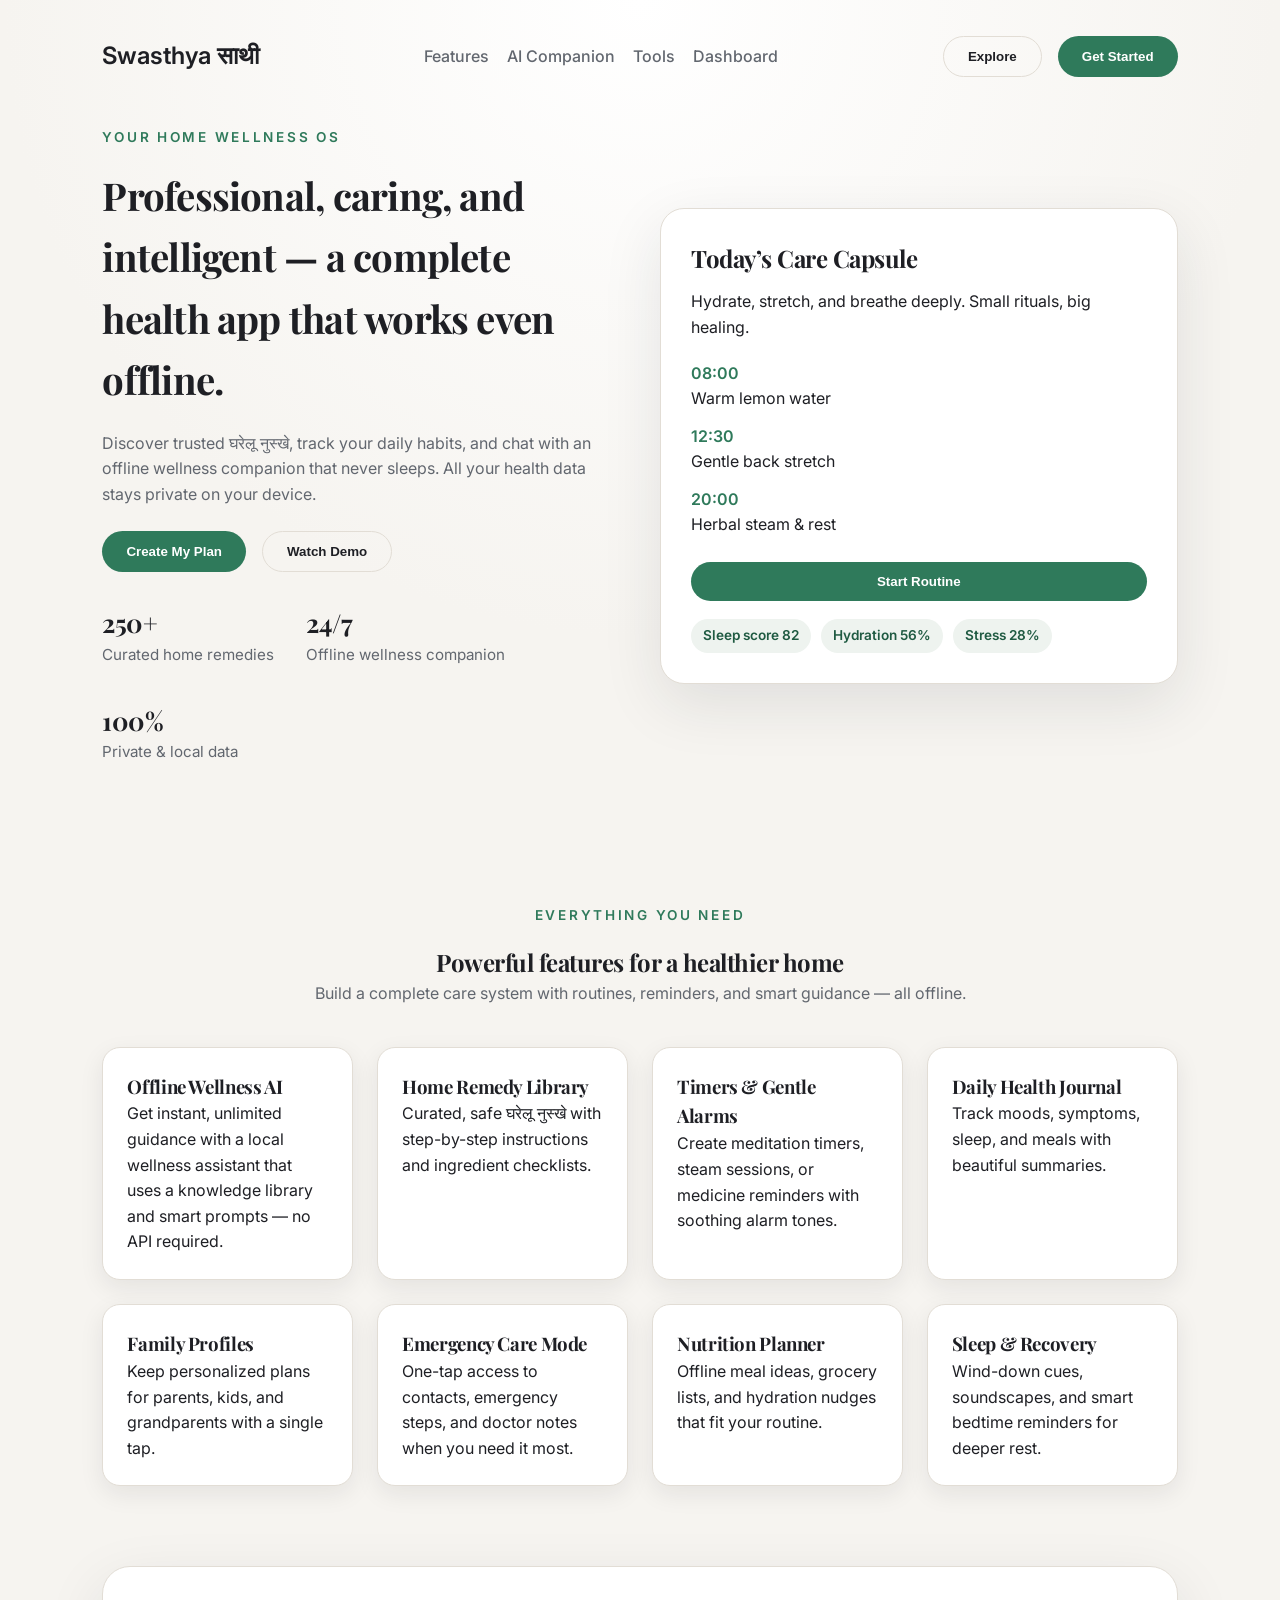
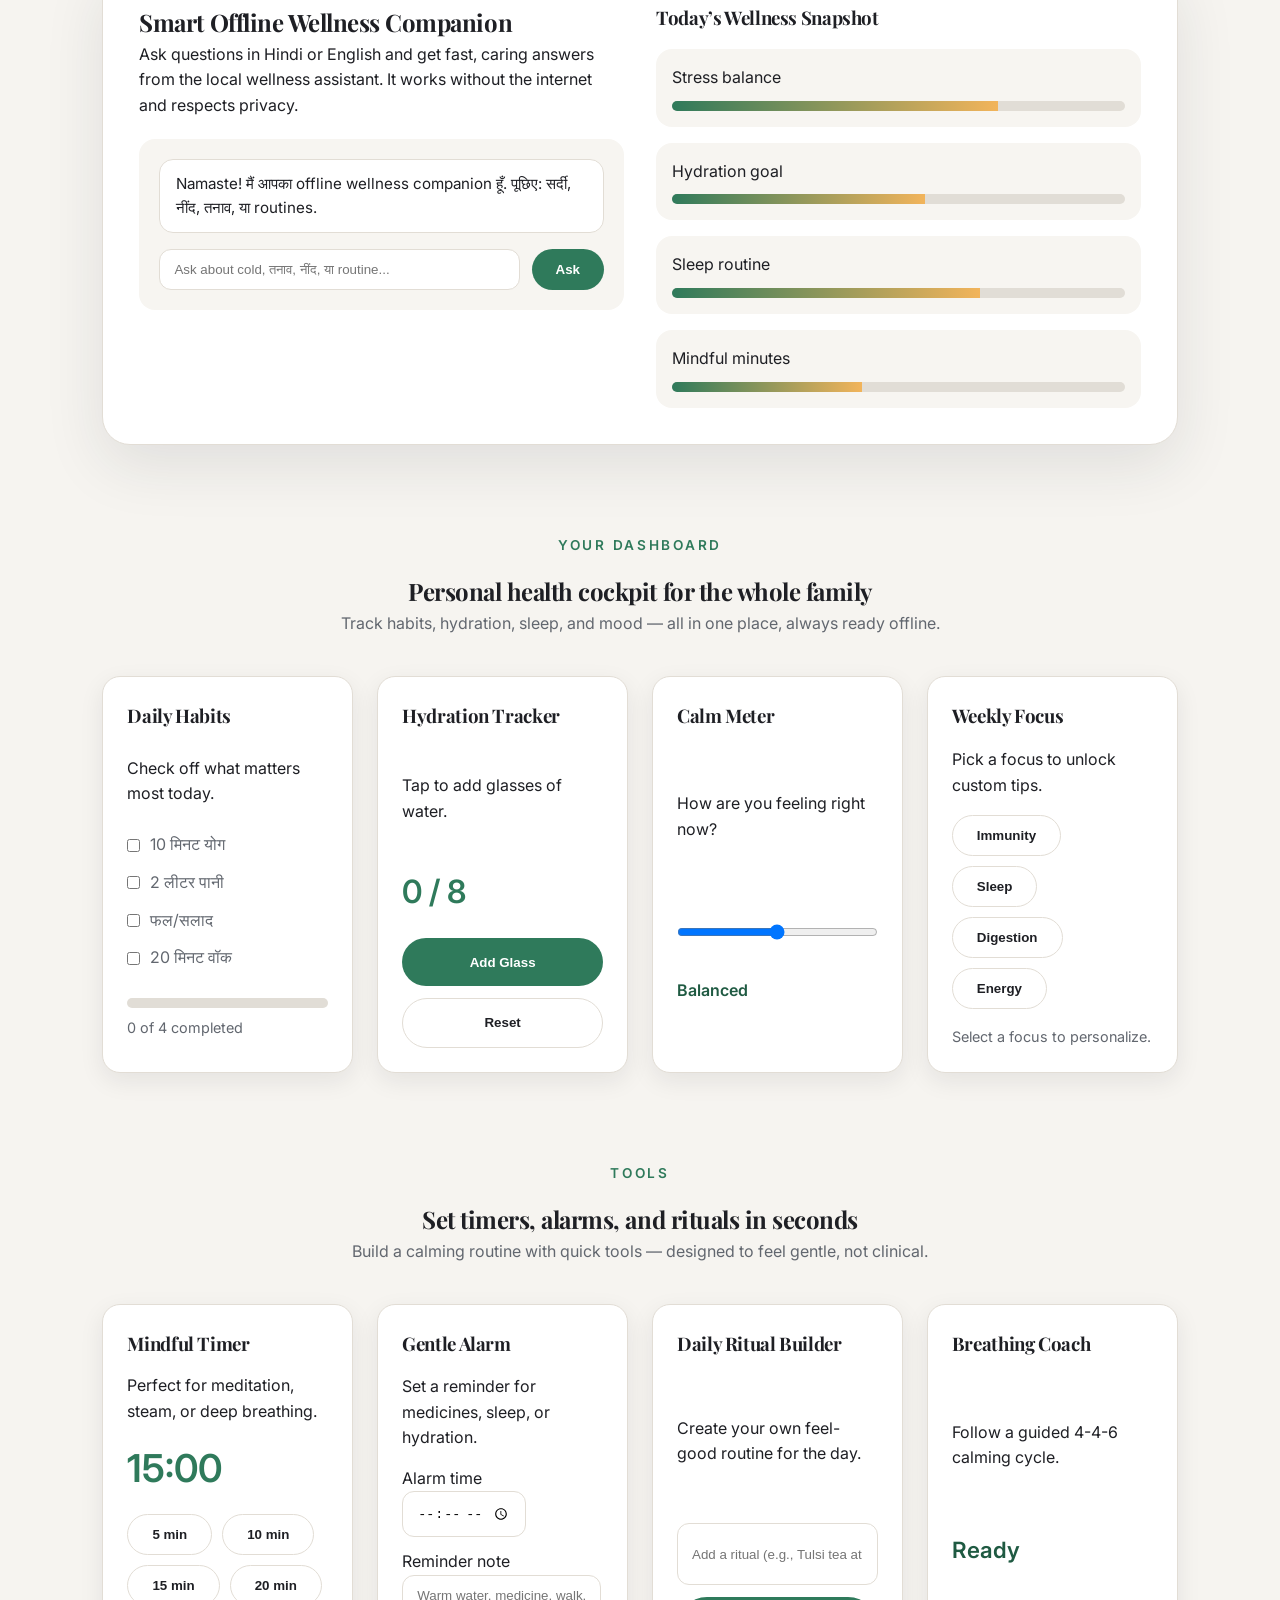
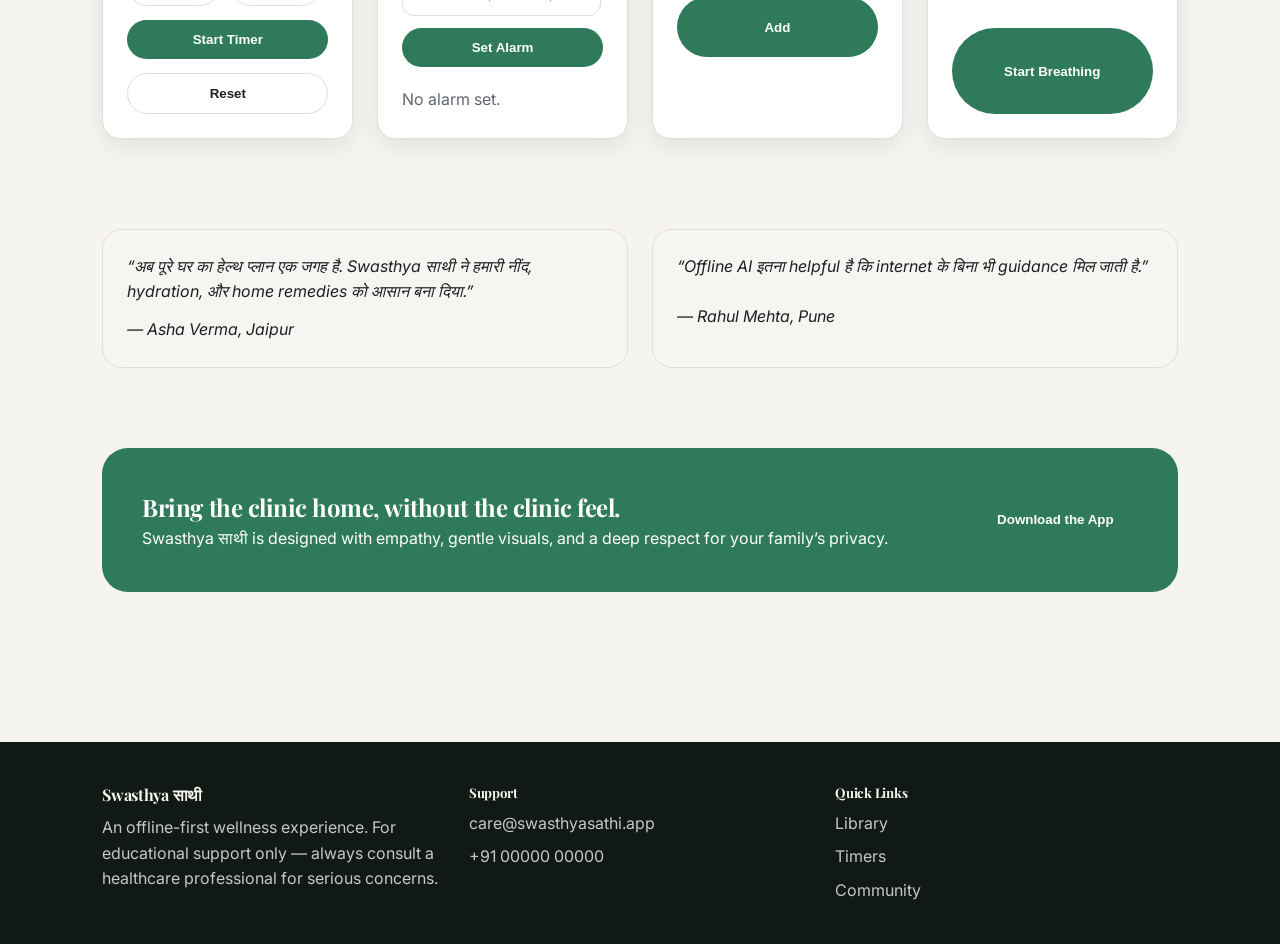
==== public/index.html @ 0e631159 "Add public static bundle for preview" ====
<!DOCTYPE html>
<html lang="en">
  <head>
    <meta charset="UTF-8" />
    <meta name="viewport" content="width=device-width, initial-scale=1.0" />
    <title>Swasthya साथी • Home Wellness OS</title>
    <link rel="stylesheet" href="styles.css" />
    <link rel="preconnect" href="https://fonts.googleapis.com" />
    <link rel="preconnect" href="https://fonts.gstatic.com" crossorigin />
    <link
      href="https://fonts.googleapis.com/css2?family=Inter:wght@300;400;500;600;700&family=Playfair+Display:wght@500;600&display=swap"
      rel="stylesheet"
    />
  </head>
  <body>
    <header class="hero">
      <nav class="nav">
        <div class="logo">Swasthya साथी</div>
        <div class="nav-links">
          <a href="#features">Features</a>
          <a href="#assistant">AI Companion</a>
          <a href="#tools">Tools</a>
          <a href="#dashboard">Dashboard</a>
        </div>
        <div class="nav-actions">
          <button class="ghost" type="button">Explore</button>
          <button class="primary" type="button">Get Started</button>
        </div>
      </nav>
      <div class="hero-grid">
        <div class="hero-copy">
          <p class="eyebrow">Your home wellness OS</p>
          <h1>
            Professional, caring, and intelligent — a complete health app that works
            even offline.
          </h1>
          <p class="subhead">
            Discover trusted घरेलू नुस्खे, track your daily habits, and chat with an
            offline wellness companion that never sleeps. All your health data stays
            private on your device.
          </p>
          <div class="hero-actions">
            <button class="primary" type="button">Create My Plan</button>
            <button class="ghost" type="button">Watch Demo</button>
          </div>
          <div class="hero-stats">
            <div>
              <h3>250+ </h3>
              <p>Curated home remedies</p>
            </div>
            <div>
              <h3>24/7</h3>
              <p>Offline wellness companion</p>
            </div>
            <div>
              <h3>100%</h3>
              <p>Private &amp; local data</p>
            </div>
          </div>
        </div>
        <div class="hero-card">
          <h2>Today’s Care Capsule</h2>
          <p>Hydrate, stretch, and breathe deeply. Small rituals, big healing.</p>
          <div class="capsule-grid">
            <div>
              <span>08:00</span>
              <p>Warm lemon water</p>
            </div>
            <div>
              <span>12:30</span>
              <p>Gentle back stretch</p>
            </div>
            <div>
              <span>20:00</span>
              <p>Herbal steam &amp; rest</p>
            </div>
          </div>
          <button class="primary full" type="button">Start Routine</button>
          <div class="pill-row">
            <span>Sleep score 82</span>
            <span>Hydration 56%</span>
            <span>Stress 28%</span>
          </div>
        </div>
      </div>
    </header>

    <main>
      <section class="features" id="features">
        <div class="section-heading">
          <p class="eyebrow">Everything you need</p>
          <h2>Powerful features for a healthier home</h2>
          <p>
            Build a complete care system with routines, reminders, and smart guidance —
            all offline.
          </p>
        </div>
        <div class="feature-grid">
          <article>
            <h3>Offline Wellness AI</h3>
            <p>
              Get instant, unlimited guidance with a local wellness assistant that uses
              a knowledge library and smart prompts — no API required.
            </p>
          </article>
          <article>
            <h3>Home Remedy Library</h3>
            <p>
              Curated, safe घरेलू नुस्खे with step-by-step instructions and ingredient
              checklists.
            </p>
          </article>
          <article>
            <h3>Timers &amp; Gentle Alarms</h3>
            <p>
              Create meditation timers, steam sessions, or medicine reminders with
              soothing alarm tones.
            </p>
          </article>
          <article>
            <h3>Daily Health Journal</h3>
            <p>
              Track moods, symptoms, sleep, and meals with beautiful summaries.
            </p>
          </article>
          <article>
            <h3>Family Profiles</h3>
            <p>
              Keep personalized plans for parents, kids, and grandparents with a single
              tap.
            </p>
          </article>
          <article>
            <h3>Emergency Care Mode</h3>
            <p>
              One-tap access to contacts, emergency steps, and doctor notes when you
              need it most.
            </p>
          </article>
          <article>
            <h3>Nutrition Planner</h3>
            <p>
              Offline meal ideas, grocery lists, and hydration nudges that fit your
              routine.
            </p>
          </article>
          <article>
            <h3>Sleep &amp; Recovery</h3>
            <p>
              Wind-down cues, soundscapes, and smart bedtime reminders for deeper rest.
            </p>
          </article>
        </div>
      </section>

      <section class="experience" id="assistant">
        <div class="experience-panel">
          <div>
            <h2>Smart Offline Wellness Companion</h2>
            <p>
              Ask questions in Hindi or English and get fast, caring answers from the
              local wellness assistant. It works without the internet and respects
              privacy.
            </p>
            <div class="assistant">
              <div class="assistant-log" id="assistantLog"></div>
              <form class="assistant-form" id="assistantForm">
                <input
                  type="text"
                  id="assistantInput"
                  placeholder="Ask about cold, तनाव, नींद, या routine..."
                  aria-label="Ask the wellness assistant"
                />
                <button class="primary" type="submit">Ask</button>
              </form>
            </div>
          </div>
          <div class="insights">
            <h3>Today’s Wellness Snapshot</h3>
            <div class="insight-card">
              <p>Stress balance</p>
              <div class="progress">
                <span style="width: 72%"></span>
              </div>
            </div>
            <div class="insight-card">
              <p>Hydration goal</p>
              <div class="progress">
                <span style="width: 56%"></span>
              </div>
            </div>
            <div class="insight-card">
              <p>Sleep routine</p>
              <div class="progress">
                <span style="width: 68%"></span>
              </div>
            </div>
            <div class="insight-card">
              <p>Mindful minutes</p>
              <div class="progress">
                <span style="width: 42%"></span>
              </div>
            </div>
          </div>
        </div>
      </section>

      <section class="dashboard" id="dashboard">
        <div class="section-heading">
          <p class="eyebrow">Your Dashboard</p>
          <h2>Personal health cockpit for the whole family</h2>
          <p>
            Track habits, hydration, sleep, and mood — all in one place, always ready
            offline.
          </p>
        </div>
        <div class="dashboard-grid">
          <div class="dashboard-card">
            <h3>Daily Habits</h3>
            <p>Check off what matters most today.</p>
            <div class="habit-list" id="habitList">
              <label><input type="checkbox" /> 10 मिनट योग</label>
              <label><input type="checkbox" /> 2 लीटर पानी</label>
              <label><input type="checkbox" /> फल/सलाद</label>
              <label><input type="checkbox" /> 20 मिनट वॉक</label>
            </div>
            <div class="habit-progress">
              <div class="progress">
                <span id="habitProgress" style="width: 0%"></span>
              </div>
              <p id="habitLabel">0 of 4 completed</p>
            </div>
          </div>
          <div class="dashboard-card">
            <h3>Hydration Tracker</h3>
            <p>Tap to add glasses of water.</p>
            <div class="hydration">
              <div class="hydration-count" id="hydrationCount">0 / 8</div>
              <button class="primary" id="addWater" type="button">Add Glass</button>
              <button class="ghost" id="resetWater" type="button">Reset</button>
            </div>
          </div>
          <div class="dashboard-card">
            <h3>Calm Meter</h3>
            <p>How are you feeling right now?</p>
            <input
              type="range"
              min="1"
              max="5"
              value="3"
              id="moodRange"
            />
            <div class="mood-label" id="moodLabel">Balanced</div>
          </div>
          <div class="dashboard-card">
            <h3>Weekly Focus</h3>
            <p>Pick a focus to unlock custom tips.</p>
            <div class="focus-tags" id="focusTags">
              <button type="button" class="ghost">Immunity</button>
              <button type="button" class="ghost">Sleep</button>
              <button type="button" class="ghost">Digestion</button>
              <button type="button" class="ghost">Energy</button>
            </div>
            <p class="focus-note" id="focusNote">Select a focus to personalize.</p>
          </div>
        </div>
      </section>

      <section class="tools" id="tools">
        <div class="section-heading">
          <p class="eyebrow">Tools</p>
          <h2>Set timers, alarms, and rituals in seconds</h2>
          <p>
            Build a calming routine with quick tools — designed to feel gentle, not
            clinical.
          </p>
        </div>
        <div class="tools-grid">
          <div class="tool-card">
            <h3>Mindful Timer</h3>
            <p>Perfect for meditation, steam, or deep breathing.</p>
            <div class="timer-display" id="timerDisplay">15:00</div>
            <div class="timer-controls">
              <button class="ghost" type="button" data-time="5">5 min</button>
              <button class="ghost" type="button" data-time="10">10 min</button>
              <button class="ghost" type="button" data-time="15">15 min</button>
              <button class="ghost" type="button" data-time="20">20 min</button>
            </div>
            <button class="primary full" id="startTimer" type="button">
              Start Timer
            </button>
            <button class="ghost full" id="resetTimer" type="button">
              Reset
            </button>
          </div>
          <div class="tool-card">
            <h3>Gentle Alarm</h3>
            <p>Set a reminder for medicines, sleep, or hydration.</p>
            <form class="alarm-form" id="alarmForm">
              <label>
                Alarm time
                <input type="time" id="alarmTime" required />
              </label>
              <label>
                Reminder note
                <input
                  type="text"
                  id="alarmLabel"
                  placeholder="Warm water, medicine, walk..."
                />
              </label>
              <button class="primary full" type="submit">Set Alarm</button>
            </form>
            <div class="alarm-status" id="alarmStatus">No alarm set.</div>
          </div>
          <div class="tool-card">
            <h3>Daily Ritual Builder</h3>
            <p>Create your own feel-good routine for the day.</p>
            <form class="ritual-form" id="ritualForm">
              <input
                type="text"
                id="ritualInput"
                placeholder="Add a ritual (e.g., Tulsi tea at 7am)"
              />
              <button class="primary" type="submit">Add</button>
            </form>
            <ul class="ritual-list" id="ritualList"></ul>
          </div>
          <div class="tool-card">
            <h3>Breathing Coach</h3>
            <p>Follow a guided 4-4-6 calming cycle.</p>
            <div class="breath-timer" id="breathTimer">Ready</div>
            <button class="primary full" id="startBreath" type="button">
              Start Breathing
            </button>
          </div>
        </div>
      </section>

      <section class="testimonial">
        <div class="testimonial-card">
          <p>
            “अब पूरे घर का हेल्थ प्लान एक जगह है. Swasthya साथी ने हमारी नींद,
            hydration, और home remedies को आसान बना दिया.”
          </p>
          <span>— Asha Verma, Jaipur</span>
        </div>
        <div class="testimonial-card">
          <p>
            “Offline AI इतना helpful है कि internet के बिना भी guidance मिल जाती है.”
          </p>
          <span>— Rahul Mehta, Pune</span>
        </div>
      </section>

      <section class="footer-cta">
        <div>
          <h2>Bring the clinic home, without the clinic feel.</h2>
          <p>
            Swasthya साथी is designed with empathy, gentle visuals, and a deep respect
            for your family’s privacy.
          </p>
        </div>
        <button class="primary" type="button">Download the App</button>
      </section>
    </main>

    <footer class="footer">
      <div>
        <h4>Swasthya साथी</h4>
        <p>
          An offline-first wellness experience. For educational support only — always
          consult a healthcare professional for serious concerns.
        </p>
      </div>
      <div>
        <h5>Support</h5>
        <p>care@swasthyasathi.app</p>
        <p>+91 00000 00000</p>
      </div>
      <div>
        <h5>Quick Links</h5>
        <p>Library</p>
        <p>Timers</p>
        <p>Community</p>
      </div>
    </footer>

    <script src="app.js"></script>
  </body>
</html>
---- public/styles.css ----
:root {
  color-scheme: light;
  --bg: #f6f4f0;
  --surface: #ffffff;
  --primary: #2f7a5b;
  --primary-dark: #1f5a42;
  --accent: #f2b45b;
  --text: #1e1f24;
  --muted: #62676f;
  --border: #e2ddd5;
  --shadow: 0 20px 60px rgba(31, 35, 45, 0.1);
}

* {
  box-sizing: border-box;
  margin: 0;
  padding: 0;
}

body {
  font-family: "Inter", sans-serif;
  background: var(--bg);
  color: var(--text);
  line-height: 1.6;
}

h1,
h2,
h3,
h4,
h5 {
  font-family: "Playfair Display", serif;
  letter-spacing: -0.02em;
}

a {
  color: inherit;
  text-decoration: none;
  font-weight: 500;
}

a:hover {
  color: var(--primary);
}

.hero {
  background: radial-gradient(circle at top, #ffffff 0%, var(--bg) 60%);
  padding: 36px 8vw 80px;
}

.nav {
  display: grid;
  grid-template-columns: auto 1fr auto;
  align-items: center;
  gap: 20px;
  margin-bottom: 50px;
}

.logo {
  font-size: 1.5rem;
  font-weight: 600;
}

.nav-links {
  display: flex;
  gap: 18px;
  justify-content: center;
  color: var(--muted);
}

.nav-actions {
  display: flex;
  gap: 16px;
}

button {
  border: none;
  border-radius: 999px;
  padding: 12px 24px;
  font-weight: 600;
  cursor: pointer;
  transition: transform 0.2s ease, box-shadow 0.2s ease;
}

button:focus {
  outline: 2px solid rgba(47, 122, 91, 0.4);
  outline-offset: 2px;
}

button:hover {
  transform: translateY(-1px);
  box-shadow: 0 12px 24px rgba(31, 35, 45, 0.12);
}

.primary {
  background: var(--primary);
  color: white;
}

.ghost {
  background: transparent;
  border: 1px solid var(--border);
  color: var(--text);
}

.full {
  width: 100%;
}

.hero-grid {
  display: grid;
  grid-template-columns: repeat(auto-fit, minmax(280px, 1fr));
  gap: 40px;
  align-items: center;
}

.eyebrow {
  text-transform: uppercase;
  font-size: 0.85rem;
  letter-spacing: 0.2em;
  color: var(--primary);
  margin-bottom: 16px;
  font-weight: 600;
}

.hero-copy h1 {
  font-size: clamp(2.4rem, 3vw, 3.6rem);
  margin-bottom: 20px;
}

.subhead {
  color: var(--muted);
  max-width: 540px;
  margin-bottom: 24px;
}

.hero-actions {
  display: flex;
  gap: 16px;
  margin-bottom: 30px;
}

.hero-stats {
  display: flex;
  gap: 32px;
  flex-wrap: wrap;
}

.hero-stats h3 {
  font-size: 1.6rem;
}

.hero-stats p {
  color: var(--muted);
  font-size: 0.95rem;
}

.hero-card {
  background: var(--surface);
  padding: 30px;
  border-radius: 24px;
  box-shadow: var(--shadow);
  border: 1px solid var(--border);
}

.hero-card h2 {
  margin-bottom: 12px;
}

.capsule-grid {
  display: grid;
  gap: 12px;
  margin: 20px 0 24px;
}

.capsule-grid span {
  font-weight: 600;
  color: var(--primary);
}

.pill-row {
  margin-top: 18px;
  display: flex;
  gap: 10px;
  flex-wrap: wrap;
}

.pill-row span {
  background: #eef3ef;
  color: var(--primary-dark);
  padding: 6px 12px;
  border-radius: 999px;
  font-size: 0.85rem;
  font-weight: 600;
}

main {
  padding: 0 8vw 80px;
}

.section-heading {
  text-align: center;
  max-width: 760px;
  margin: 0 auto 40px;
}

.section-heading p:last-child {
  color: var(--muted);
}

.features {
  margin-top: 60px;
}

.feature-grid {
  display: grid;
  grid-template-columns: repeat(auto-fit, minmax(220px, 1fr));
  gap: 24px;
}

.feature-grid article {
  background: var(--surface);
  padding: 24px;
  border-radius: 18px;
  border: 1px solid var(--border);
  box-shadow: 0 8px 24px rgba(30, 31, 36, 0.08);
}

.experience {
  margin-top: 80px;
}

.experience-panel {
  display: grid;
  grid-template-columns: repeat(auto-fit, minmax(280px, 1fr));
  gap: 32px;
  background: var(--surface);
  border-radius: 28px;
  padding: 36px;
  border: 1px solid var(--border);
  box-shadow: var(--shadow);
}

.assistant {
  margin-top: 20px;
  background: #f7f5f1;
  padding: 20px;
  border-radius: 16px;
}

.assistant-log {
  max-height: 220px;
  overflow-y: auto;
  display: flex;
  flex-direction: column;
  gap: 12px;
  margin-bottom: 16px;
}

.assistant-entry {
  padding: 12px 16px;
  border-radius: 14px;
  font-size: 0.95rem;
}

.assistant-entry.user {
  background: #e3f0ea;
  align-self: flex-end;
}

.assistant-entry.bot {
  background: #fff;
  border: 1px solid var(--border);
}

.assistant-form {
  display: flex;
  gap: 12px;
}

.assistant-form input {
  flex: 1;
  padding: 12px 14px;
  border-radius: 12px;
  border: 1px solid var(--border);
  background: #fff;
}

.insights {
  display: grid;
  gap: 16px;
}

.insight-card {
  background: #f7f5f1;
  border-radius: 16px;
  padding: 16px;
}

.progress {
  height: 10px;
  background: #e1ddd6;
  border-radius: 999px;
  overflow: hidden;
  margin-top: 10px;
}

.progress span {
  display: block;
  height: 100%;
  background: linear-gradient(90deg, var(--primary), var(--accent));
}

.dashboard {
  margin-top: 90px;
}

.dashboard-grid {
  display: grid;
  grid-template-columns: repeat(auto-fit, minmax(240px, 1fr));
  gap: 24px;
}

.dashboard-card {
  background: var(--surface);
  padding: 24px;
  border-radius: 18px;
  border: 1px solid var(--border);
  box-shadow: 0 8px 24px rgba(30, 31, 36, 0.08);
  display: grid;
  gap: 16px;
}

.habit-list {
  display: grid;
  gap: 10px;
  color: var(--muted);
}

.habit-list label {
  display: flex;
  gap: 10px;
  align-items: center;
}

.habit-progress p {
  margin-top: 8px;
  color: var(--muted);
  font-size: 0.9rem;
}

.hydration {
  display: grid;
  gap: 12px;
}

.hydration-count {
  font-size: 2rem;
  font-weight: 600;
  color: var(--primary);
}

.mood-label {
  font-weight: 600;
  color: var(--primary-dark);
}

.focus-tags {
  display: flex;
  flex-wrap: wrap;
  gap: 10px;
}

.focus-tags button.active {
  background: var(--primary);
  color: white;
  border-color: transparent;
}

.focus-note {
  color: var(--muted);
  font-size: 0.9rem;
}

.tools {
  margin-top: 90px;
}

.tools-grid {
  display: grid;
  grid-template-columns: repeat(auto-fit, minmax(240px, 1fr));
  gap: 24px;
}

.tool-card {
  background: var(--surface);
  padding: 24px;
  border-radius: 18px;
  border: 1px solid var(--border);
  box-shadow: 0 8px 24px rgba(30, 31, 36, 0.08);
  display: grid;
  gap: 14px;
}

.timer-display {
  font-size: 2.4rem;
  font-weight: 600;
  color: var(--primary);
}

.timer-controls {
  display: flex;
  gap: 10px;
  flex-wrap: wrap;
}

.alarm-form,
.ritual-form {
  display: grid;
  gap: 12px;
}

.alarm-form input,
.ritual-form input {
  padding: 12px 14px;
  border-radius: 12px;
  border: 1px solid var(--border);
}

.alarm-status {
  margin-top: 6px;
  color: var(--muted);
}

.ritual-list {
  list-style: none;
  display: grid;
  gap: 10px;
}

.ritual-list li {
  background: #f7f5f1;
  padding: 10px 14px;
  border-radius: 12px;
  display: flex;
  justify-content: space-between;
  align-items: center;
}

.ritual-list button {
  padding: 6px 12px;
  font-size: 0.85rem;
}

.breath-timer {
  font-size: 1.4rem;
  font-weight: 600;
  color: var(--primary-dark);
}

.testimonial {
  margin-top: 90px;
  display: grid;
  grid-template-columns: repeat(auto-fit, minmax(280px, 1fr));
  gap: 24px;
}

.testimonial-card {
  background: #f7f5f1;
  padding: 24px;
  border-radius: 20px;
  border: 1px solid var(--border);
  font-style: italic;
  display: grid;
  gap: 12px;
}

.footer-cta {
  margin-top: 80px;
  background: var(--primary);
  color: white;
  padding: 40px;
  border-radius: 26px;
  display: flex;
  align-items: center;
  justify-content: space-between;
  gap: 20px;
}

.footer {
  margin-top: 70px;
  padding: 40px 8vw;
  background: #111915;
  color: #f6f4f0;
  display: grid;
  grid-template-columns: repeat(auto-fit, minmax(200px, 1fr));
  gap: 24px;
}

.footer p {
  color: #c7c7c7;
  margin-top: 8px;
}

@media (max-width: 900px) {
  .nav {
    grid-template-columns: 1fr;
    justify-items: start;
  }

  .nav-links {
    flex-wrap: wrap;
    justify-content: flex-start;
  }
}

@media (max-width: 768px) {
  .hero-actions,
  .nav-actions {
    flex-direction: column;
    align-items: flex-start;
  }

  .footer-cta {
    flex-direction: column;
    align-items: flex-start;
  }

  .assistant-form {
    flex-direction: column;
  }
}
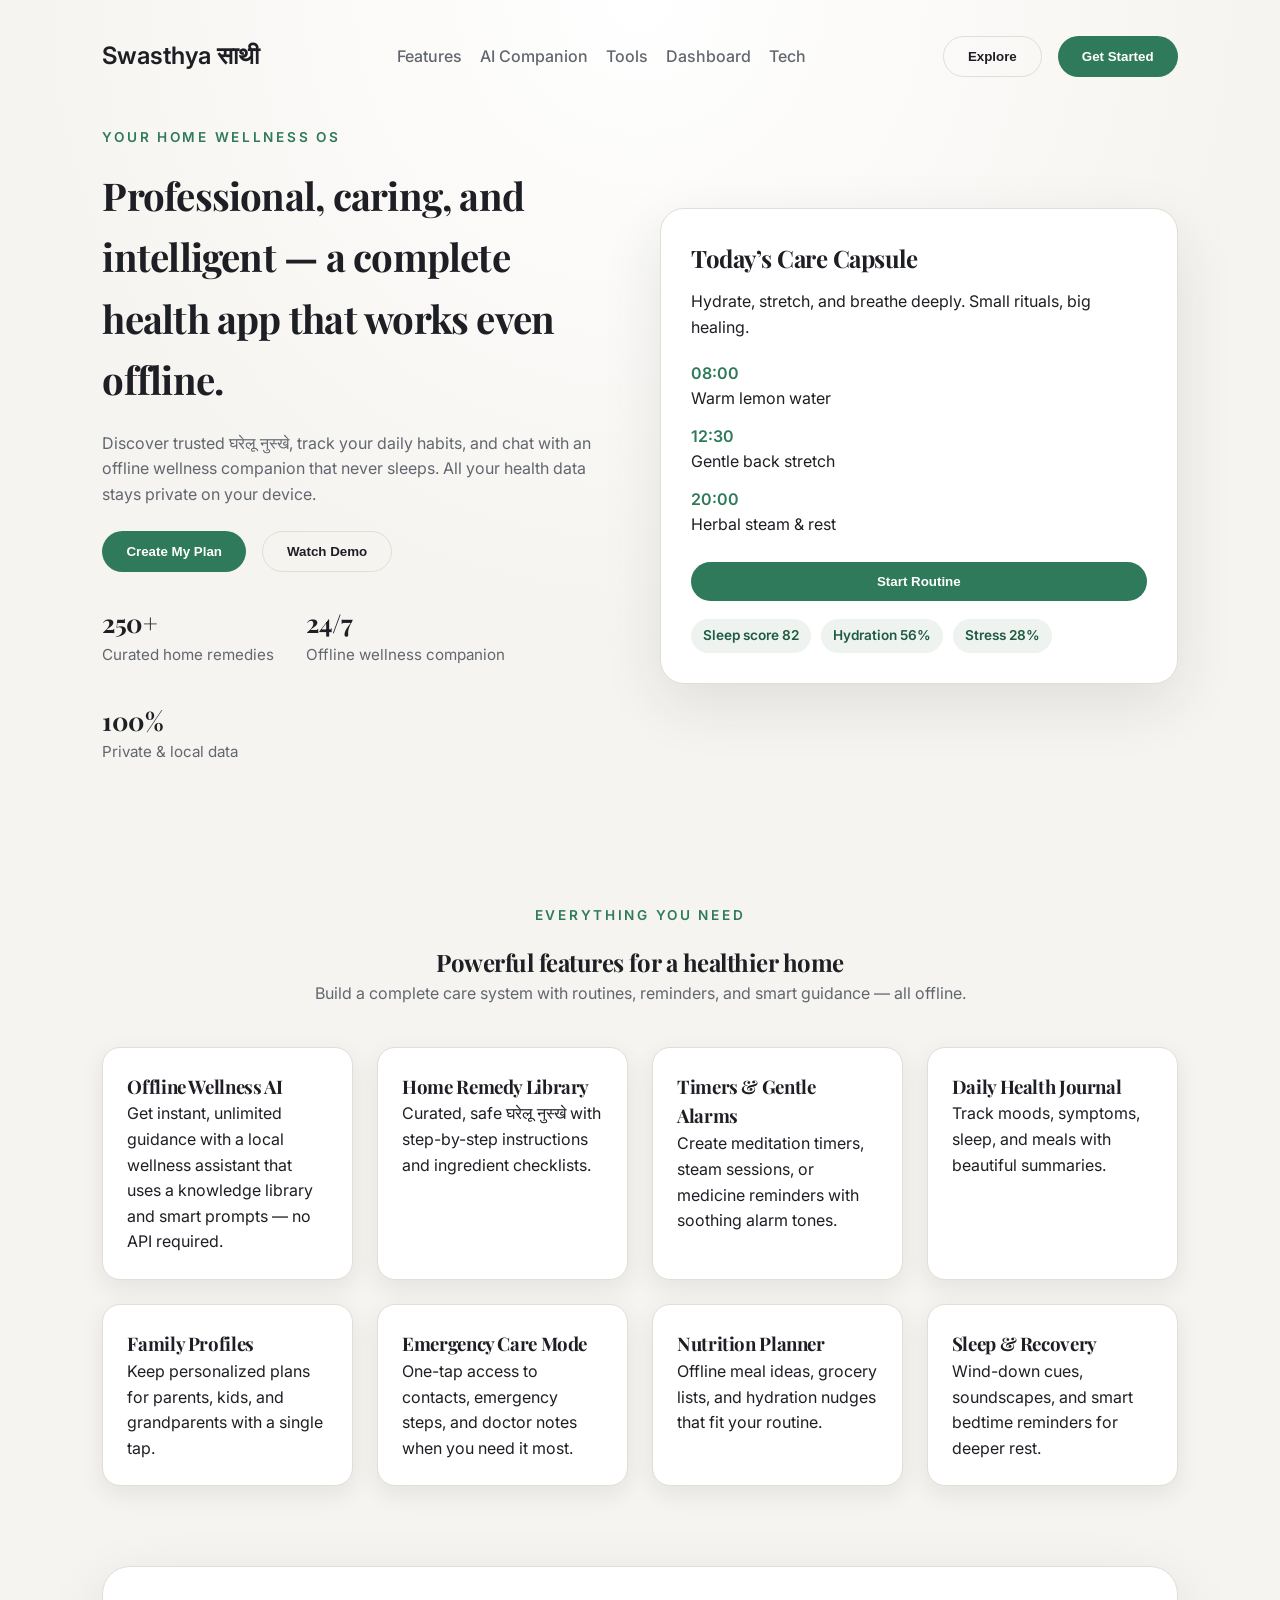
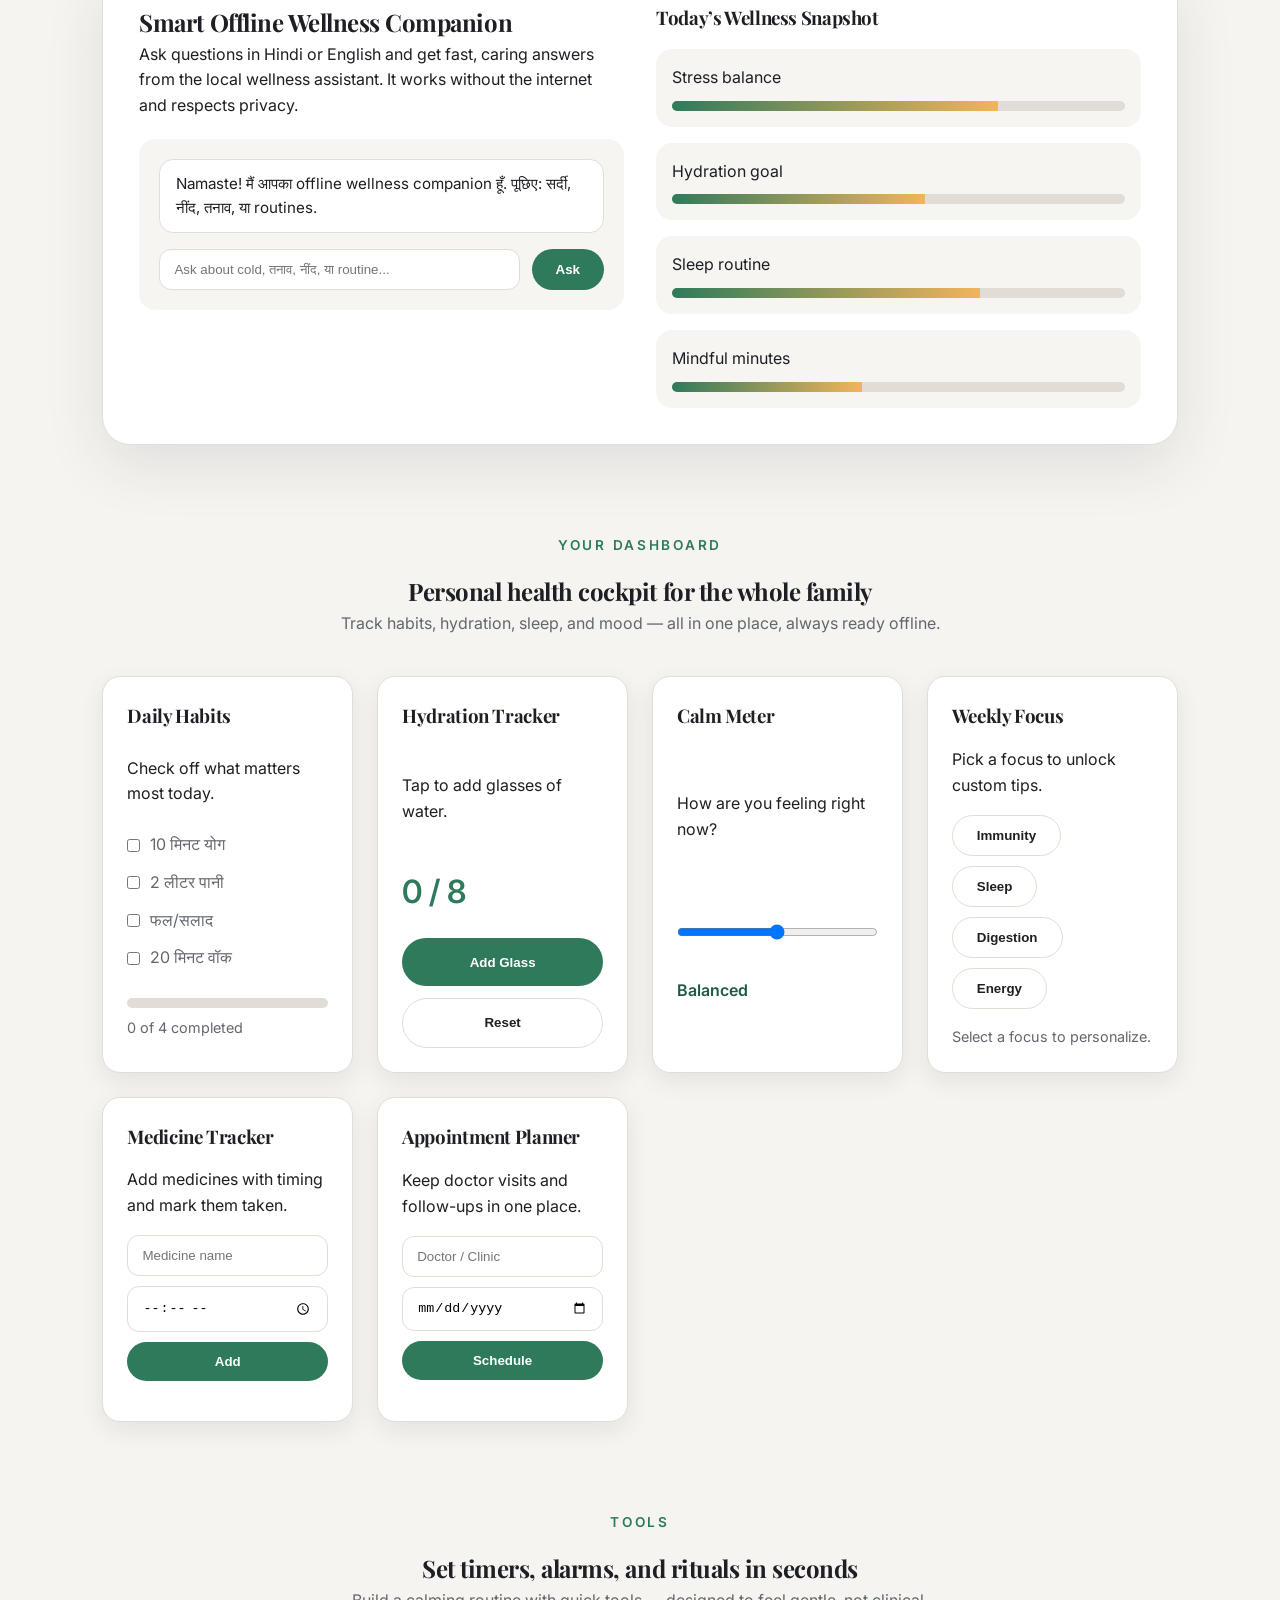
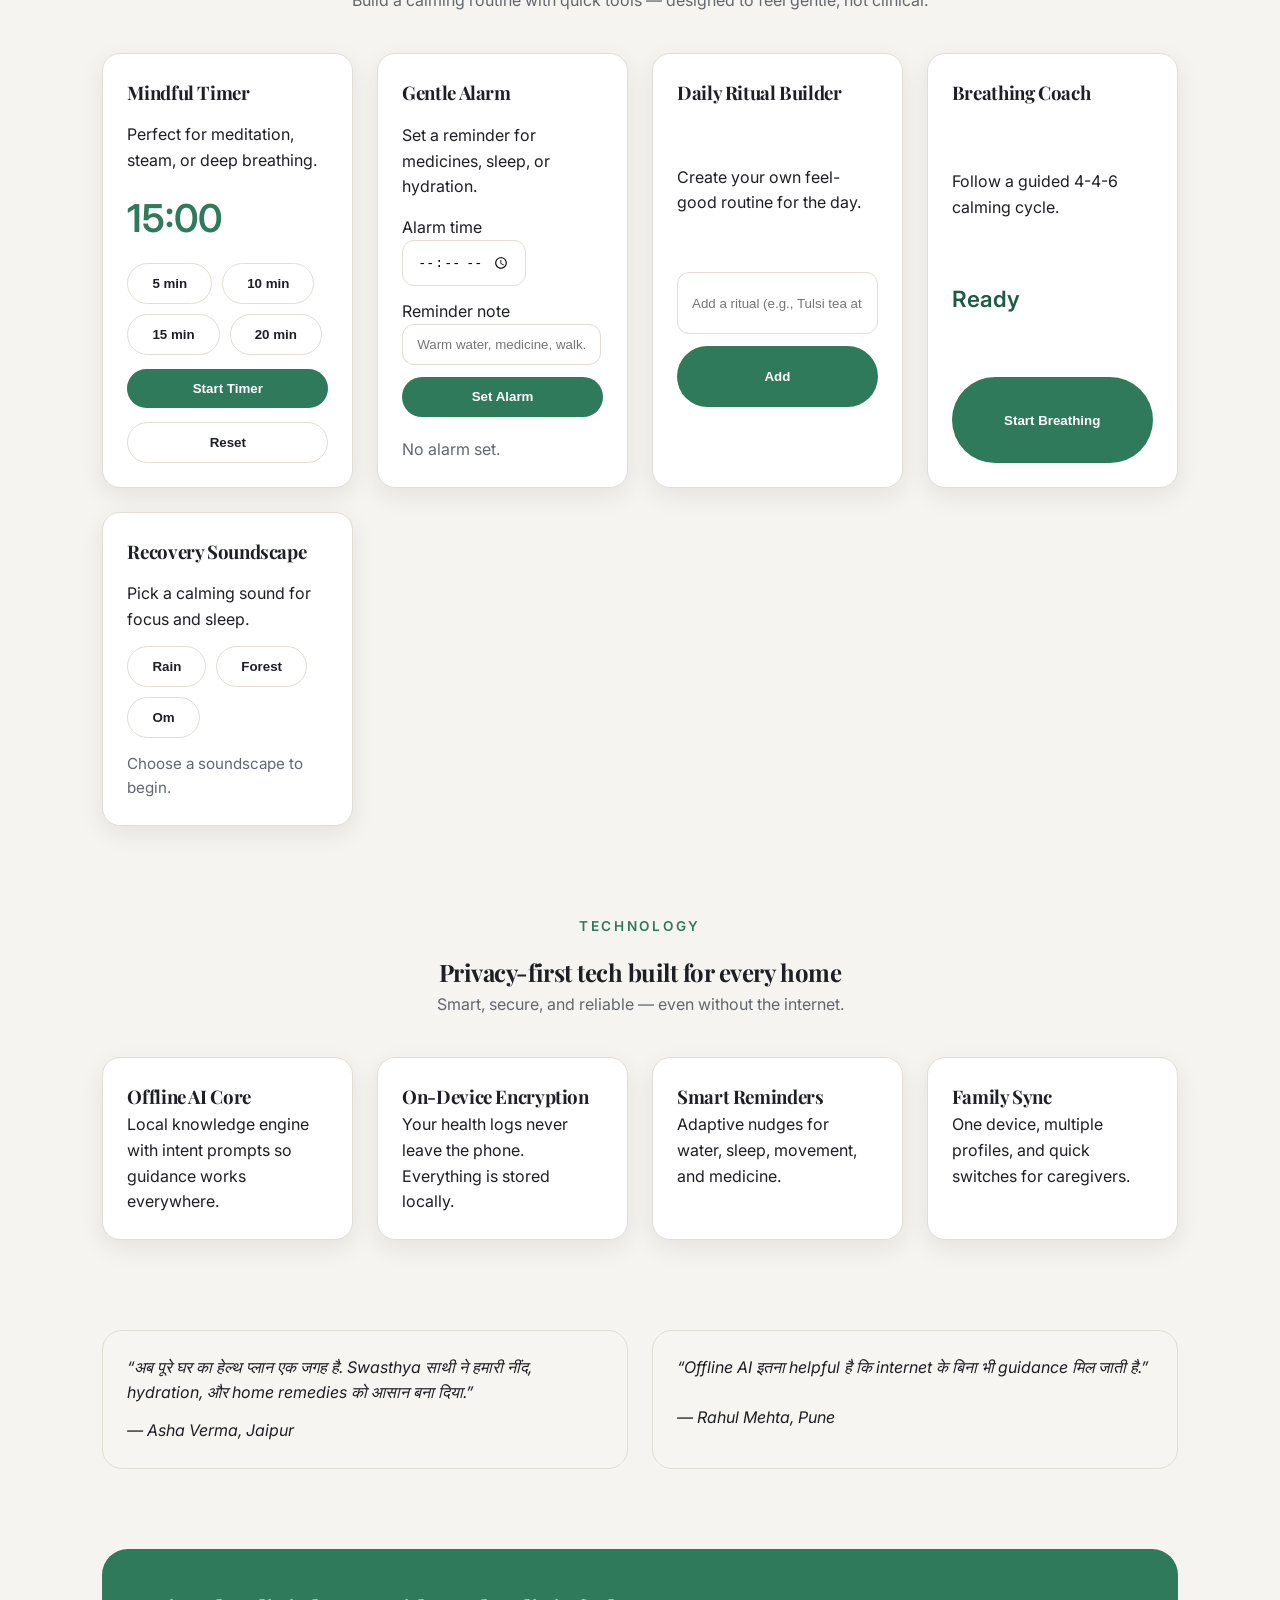
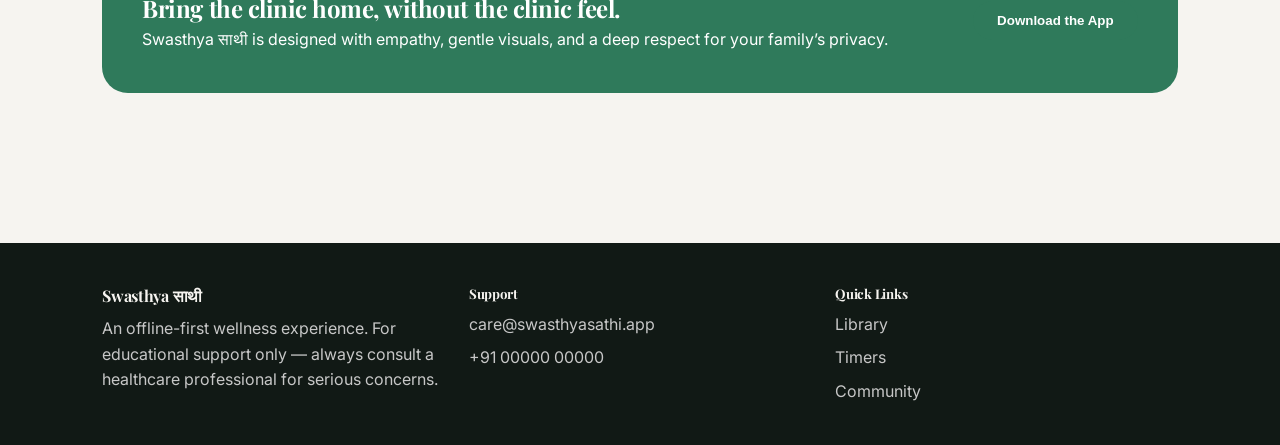
==== commit edff6710: "Add wellness features and mobile refinements" ====
--- a/public/index.html
+++ b/public/index.html
@@ -21,6 +21,7 @@
           <a href="#assistant">AI Companion</a>
           <a href="#tools">Tools</a>
           <a href="#dashboard">Dashboard</a>
+          <a href="#tech">Tech</a>
         </div>
         <div class="nav-actions">
           <button class="ghost" type="button">Explore</button>
@@ -262,6 +263,36 @@
               <button type="button" class="ghost">Energy</button>
             </div>
             <p class="focus-note" id="focusNote">Select a focus to personalize.</p>
+          </div>
+          <div class="dashboard-card">
+            <h3>Medicine Tracker</h3>
+            <p>Add medicines with timing and mark them taken.</p>
+            <form class="medicine-form" id="medicineForm">
+              <input
+                type="text"
+                id="medicineName"
+                placeholder="Medicine name"
+                required
+              />
+              <input type="time" id="medicineTime" required />
+              <button class="primary" type="submit">Add</button>
+            </form>
+            <ul class="medicine-list" id="medicineList"></ul>
+          </div>
+          <div class="dashboard-card">
+            <h3>Appointment Planner</h3>
+            <p>Keep doctor visits and follow-ups in one place.</p>
+            <form class="appointment-form" id="appointmentForm">
+              <input
+                type="text"
+                id="appointmentTitle"
+                placeholder="Doctor / Clinic"
+                required
+              />
+              <input type="date" id="appointmentDate" required />
+              <button class="primary" type="submit">Schedule</button>
+            </form>
+            <ul class="appointment-list" id="appointmentList"></ul>
           </div>
         </div>
       </section>
@@ -333,6 +364,46 @@
             <button class="primary full" id="startBreath" type="button">
               Start Breathing
             </button>
+          </div>
+          <div class="tool-card">
+            <h3>Recovery Soundscape</h3>
+            <p>Pick a calming sound for focus and sleep.</p>
+            <div class="soundscape-list" id="soundscapeList">
+              <button type="button" class="ghost" data-sound="Rain">Rain</button>
+              <button type="button" class="ghost" data-sound="Forest">Forest</button>
+              <button type="button" class="ghost" data-sound="Om">Om</button>
+            </div>
+            <div class="soundscape-status" id="soundscapeStatus">
+              Choose a soundscape to begin.
+            </div>
+          </div>
+        </div>
+      </section>
+
+      <section class="tech" id="tech">
+        <div class="section-heading">
+          <p class="eyebrow">Technology</p>
+          <h2>Privacy-first tech built for every home</h2>
+          <p>Smart, secure, and reliable — even without the internet.</p>
+        </div>
+        <div class="tech-grid">
+          <div class="tech-card">
+            <h3>Offline AI Core</h3>
+            <p>
+              Local knowledge engine with intent prompts so guidance works everywhere.
+            </p>
+          </div>
+          <div class="tech-card">
+            <h3>On-Device Encryption</h3>
+            <p>Your health logs never leave the phone. Everything is stored locally.</p>
+          </div>
+          <div class="tech-card">
+            <h3>Smart Reminders</h3>
+            <p>Adaptive nudges for water, sleep, movement, and medicine.</p>
+          </div>
+          <div class="tech-card">
+            <h3>Family Sync</h3>
+            <p>One device, multiple profiles, and quick switches for caregivers.</p>
           </div>
         </div>
       </section>
--- a/public/styles.css
+++ b/public/styles.css
@@ -382,6 +382,44 @@
   font-size: 0.9rem;
 }
 
+.medicine-form,
+.appointment-form {
+  display: grid;
+  gap: 10px;
+}
+
+.medicine-form input,
+.appointment-form input {
+  padding: 12px 14px;
+  border-radius: 12px;
+  border: 1px solid var(--border);
+}
+
+.medicine-list,
+.appointment-list {
+  list-style: none;
+  display: grid;
+  gap: 10px;
+}
+
+.medicine-list li,
+.appointment-list li {
+  background: #f7f5f1;
+  padding: 10px 14px;
+  border-radius: 12px;
+  display: flex;
+  justify-content: space-between;
+  align-items: center;
+  gap: 10px;
+  font-size: 0.95rem;
+}
+
+.medicine-list button,
+.appointment-list button {
+  padding: 6px 12px;
+  font-size: 0.85rem;
+}
+
 .tools {
   margin-top: 90px;
 }
@@ -456,6 +494,41 @@
   font-size: 1.4rem;
   font-weight: 600;
   color: var(--primary-dark);
+}
+
+.soundscape-list {
+  display: flex;
+  gap: 10px;
+  flex-wrap: wrap;
+}
+
+.soundscape-list button.active {
+  background: var(--primary);
+  color: white;
+  border-color: transparent;
+}
+
+.soundscape-status {
+  color: var(--muted);
+  font-size: 0.95rem;
+}
+
+.tech {
+  margin-top: 90px;
+}
+
+.tech-grid {
+  display: grid;
+  grid-template-columns: repeat(auto-fit, minmax(220px, 1fr));
+  gap: 24px;
+}
+
+.tech-card {
+  background: var(--surface);
+  padding: 24px;
+  border-radius: 18px;
+  border: 1px solid var(--border);
+  box-shadow: 0 8px 24px rgba(30, 31, 36, 0.08);
 }
 
 .testimonial {
@@ -515,12 +588,27 @@
 }
 
 @media (max-width: 768px) {
+  body {
+    font-size: 0.98rem;
+  }
+
+  main,
+  .hero,
+  .footer {
+    padding-left: 6vw;
+    padding-right: 6vw;
+  }
+
   .hero-actions,
   .nav-actions {
     flex-direction: column;
     align-items: flex-start;
   }
 
+  .hero-stats {
+    gap: 16px;
+  }
+
   .footer-cta {
     flex-direction: column;
     align-items: flex-start;
@@ -529,4 +617,22 @@
   .assistant-form {
     flex-direction: column;
   }
-}
+
+  .tools-grid,
+  .dashboard-grid,
+  .feature-grid,
+  .tech-grid {
+    grid-template-columns: 1fr;
+  }
+
+  .nav-links {
+    flex-wrap: wrap;
+    justify-content: flex-start;
+  }
+
+  button,
+  .ghost,
+  .primary {
+    width: 100%;
+  }
+}
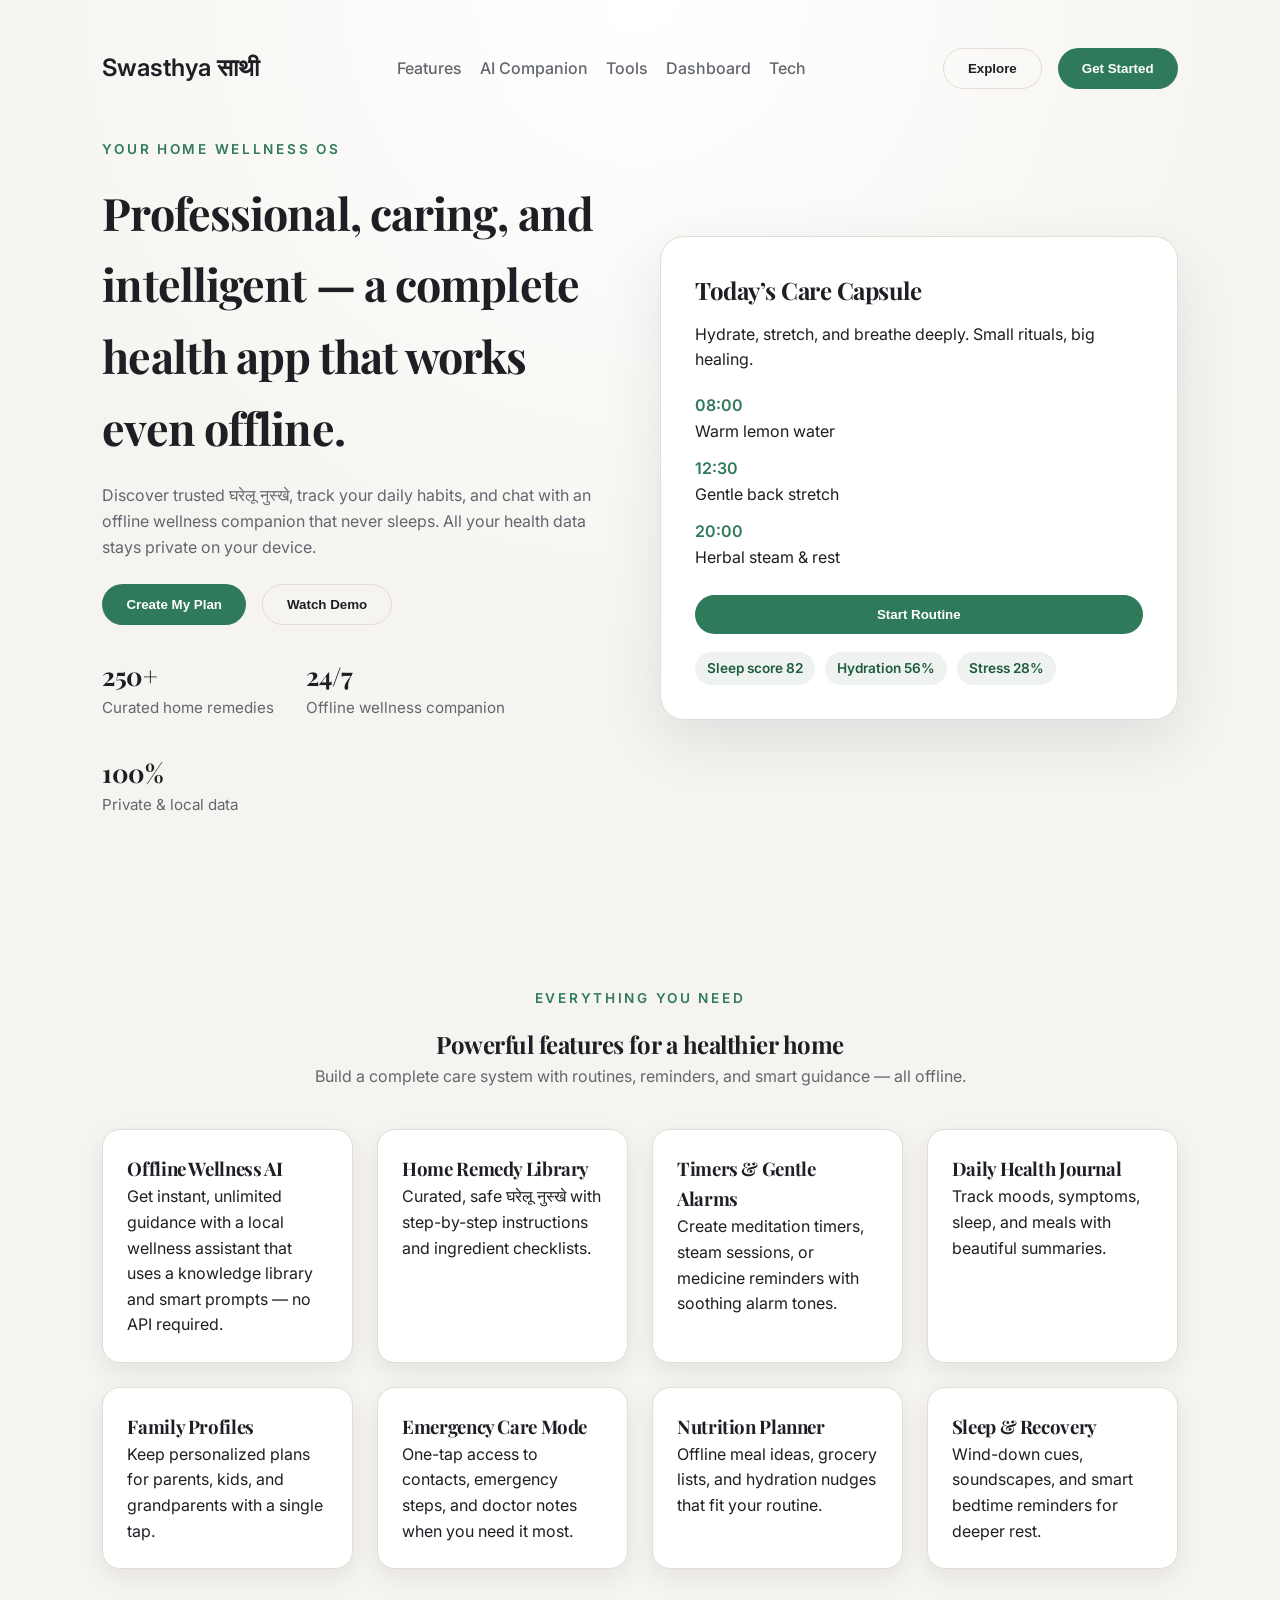
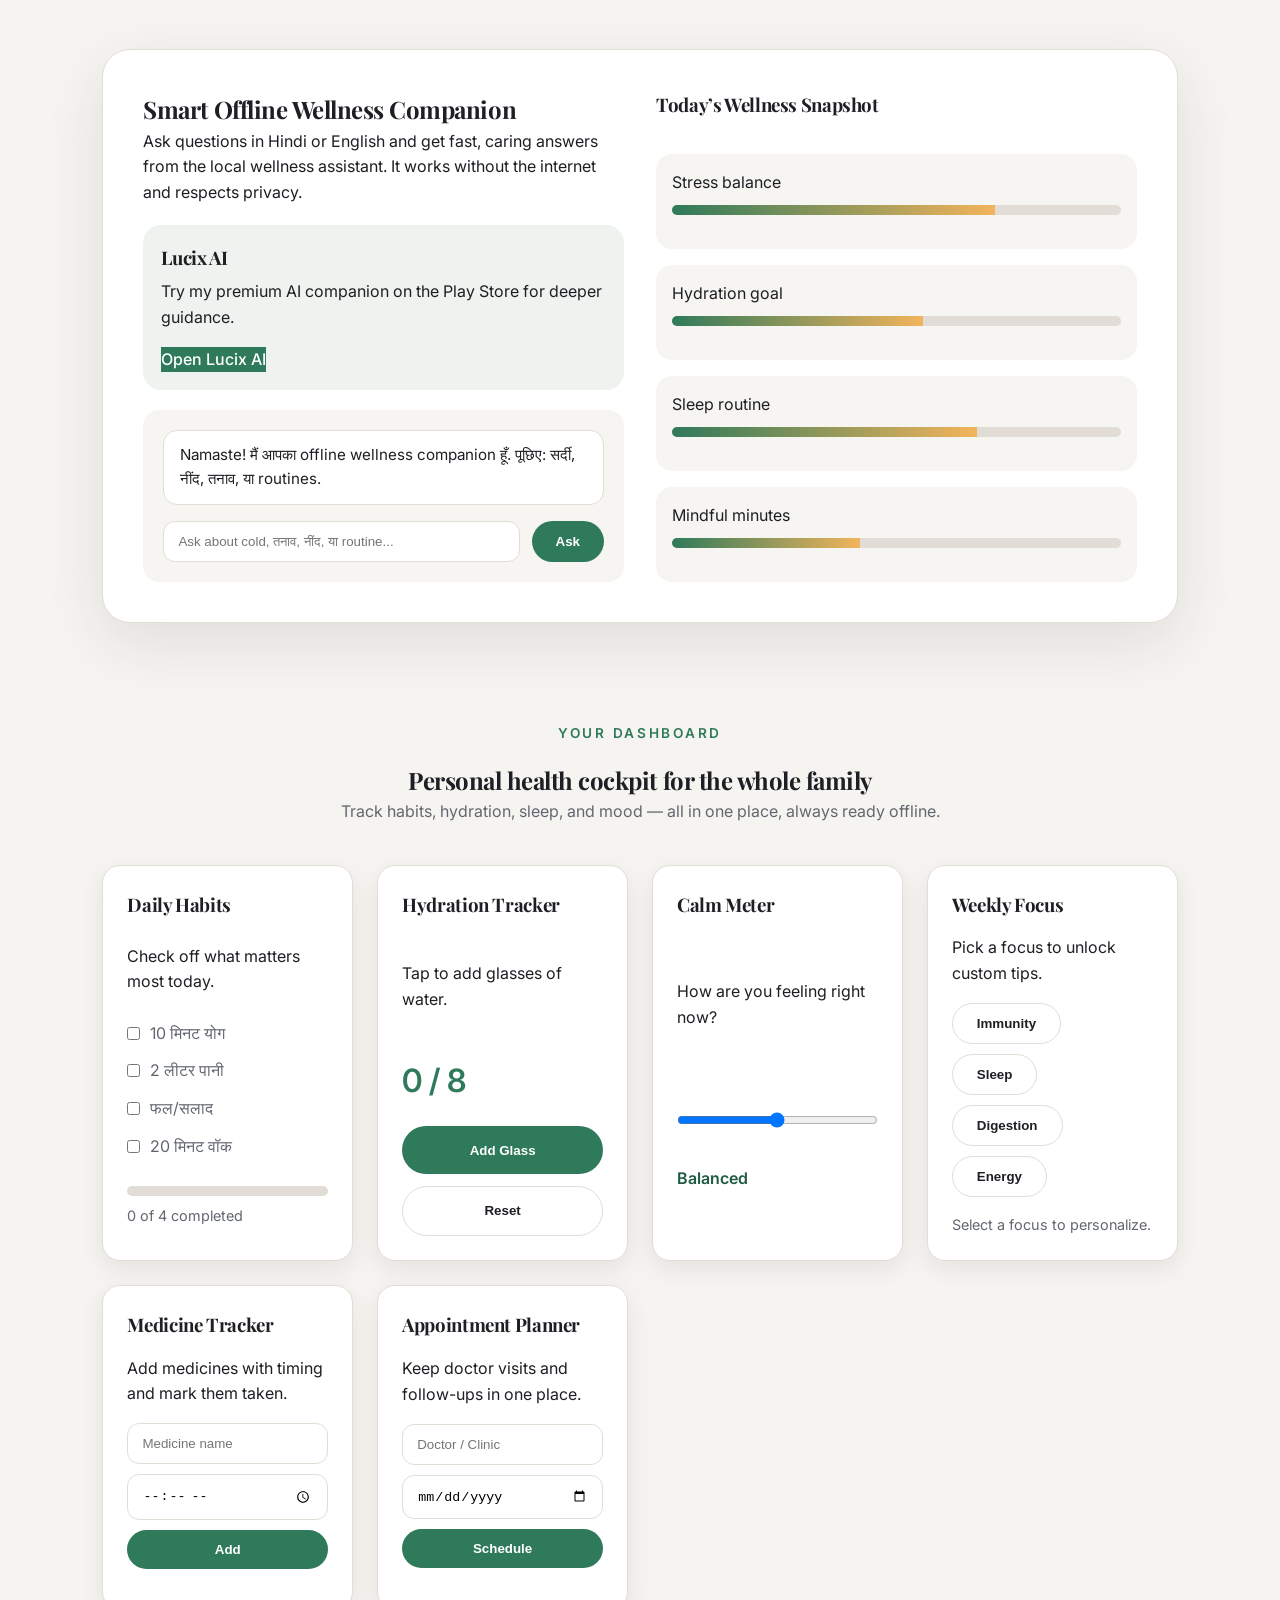
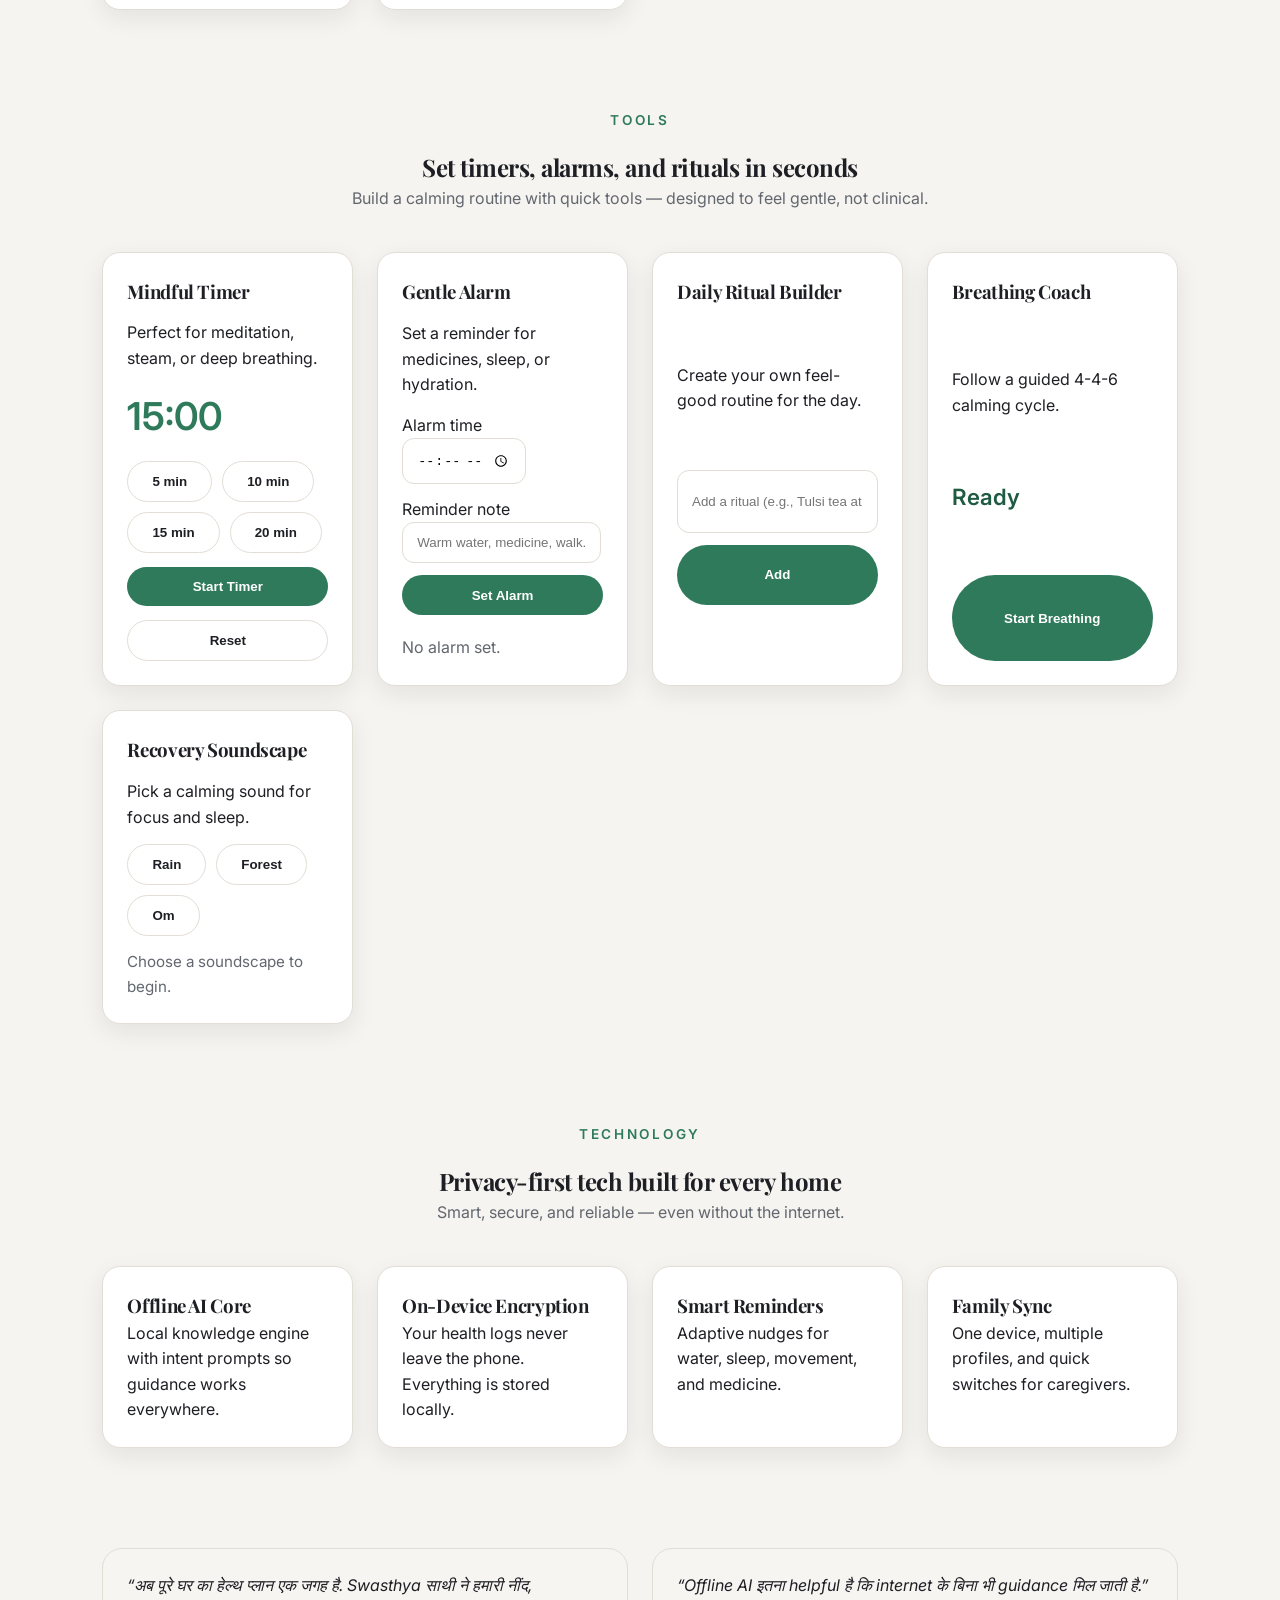
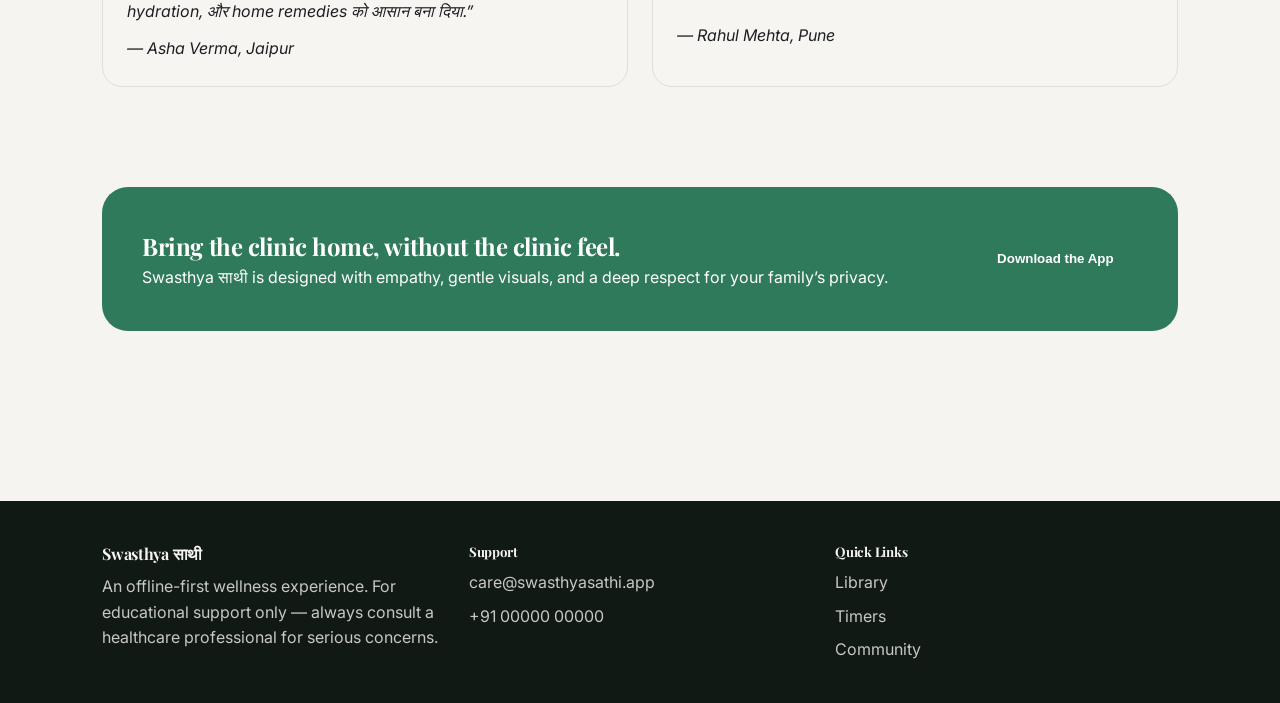
==== commit 02a35cb6: "Add Lucix AI link and enhance layout" ====
--- a/public/index.html
+++ b/public/index.html
@@ -163,6 +163,22 @@
               local wellness assistant. It works without the internet and respects
               privacy.
             </p>
+            <div class="lucix-card">
+              <div>
+                <h3>Lucix AI</h3>
+                <p>
+                  Try my premium AI companion on the Play Store for deeper guidance.
+                </p>
+              </div>
+              <a
+                class="primary"
+                href="https://play.google.com/store/search?q=Lucix%20AI&c=apps"
+                target="_blank"
+                rel="noreferrer"
+              >
+                Open Lucix AI
+              </a>
+            </div>
             <div class="assistant">
               <div class="assistant-log" id="assistantLog"></div>
               <form class="assistant-form" id="assistantForm">
--- a/public/styles.css
+++ b/public/styles.css
@@ -45,7 +45,7 @@
 
 .hero {
   background: radial-gradient(circle at top, #ffffff 0%, var(--bg) 60%);
-  padding: 36px 8vw 80px;
+  padding: 48px 8vw 100px;
 }
 
 .nav {
@@ -124,7 +124,7 @@
 }
 
 .hero-copy h1 {
-  font-size: clamp(2.4rem, 3vw, 3.6rem);
+  font-size: clamp(2.8rem, 3.4vw, 4rem);
   margin-bottom: 20px;
 }
 
@@ -157,7 +157,7 @@
 
 .hero-card {
   background: var(--surface);
-  padding: 30px;
+  padding: 34px;
   border-radius: 24px;
   box-shadow: var(--shadow);
   border: 1px solid var(--border);
@@ -195,7 +195,7 @@
 }
 
 main {
-  padding: 0 8vw 80px;
+  padding: 0 8vw 100px;
 }
 
 .section-heading {
@@ -209,7 +209,7 @@
 }
 
 .features {
-  margin-top: 60px;
+  margin-top: 70px;
 }
 
 .feature-grid {
@@ -236,9 +236,25 @@
   gap: 32px;
   background: var(--surface);
   border-radius: 28px;
-  padding: 36px;
+  padding: 40px;
   border: 1px solid var(--border);
   box-shadow: var(--shadow);
+}
+
+.lucix-card {
+  margin-top: 20px;
+  background: #eef3ef;
+  border-radius: 18px;
+  padding: 18px;
+  display: flex;
+  flex-wrap: wrap;
+  gap: 16px;
+  align-items: center;
+  justify-content: space-between;
+}
+
+.lucix-card h3 {
+  margin-bottom: 6px;
 }
 
 .assistant {
@@ -312,7 +328,7 @@
 }
 
 .dashboard {
-  margin-top: 90px;
+  margin-top: 100px;
 }
 
 .dashboard-grid {
@@ -421,7 +437,7 @@
 }
 
 .tools {
-  margin-top: 90px;
+  margin-top: 100px;
 }
 
 .tools-grid {
@@ -514,7 +530,7 @@
 }
 
 .tech {
-  margin-top: 90px;
+  margin-top: 100px;
 }
 
 .tech-grid {
@@ -532,7 +548,7 @@
 }
 
 .testimonial {
-  margin-top: 90px;
+  margin-top: 100px;
   display: grid;
   grid-template-columns: repeat(auto-fit, minmax(280px, 1fr));
   gap: 24px;
@@ -549,7 +565,7 @@
 }
 
 .footer-cta {
-  margin-top: 80px;
+  margin-top: 100px;
   background: var(--primary);
   color: white;
   padding: 40px;
@@ -618,6 +634,11 @@
     flex-direction: column;
   }
 
+  .lucix-card {
+    flex-direction: column;
+    align-items: flex-start;
+  }
+
   .tools-grid,
   .dashboard-grid,
   .feature-grid,
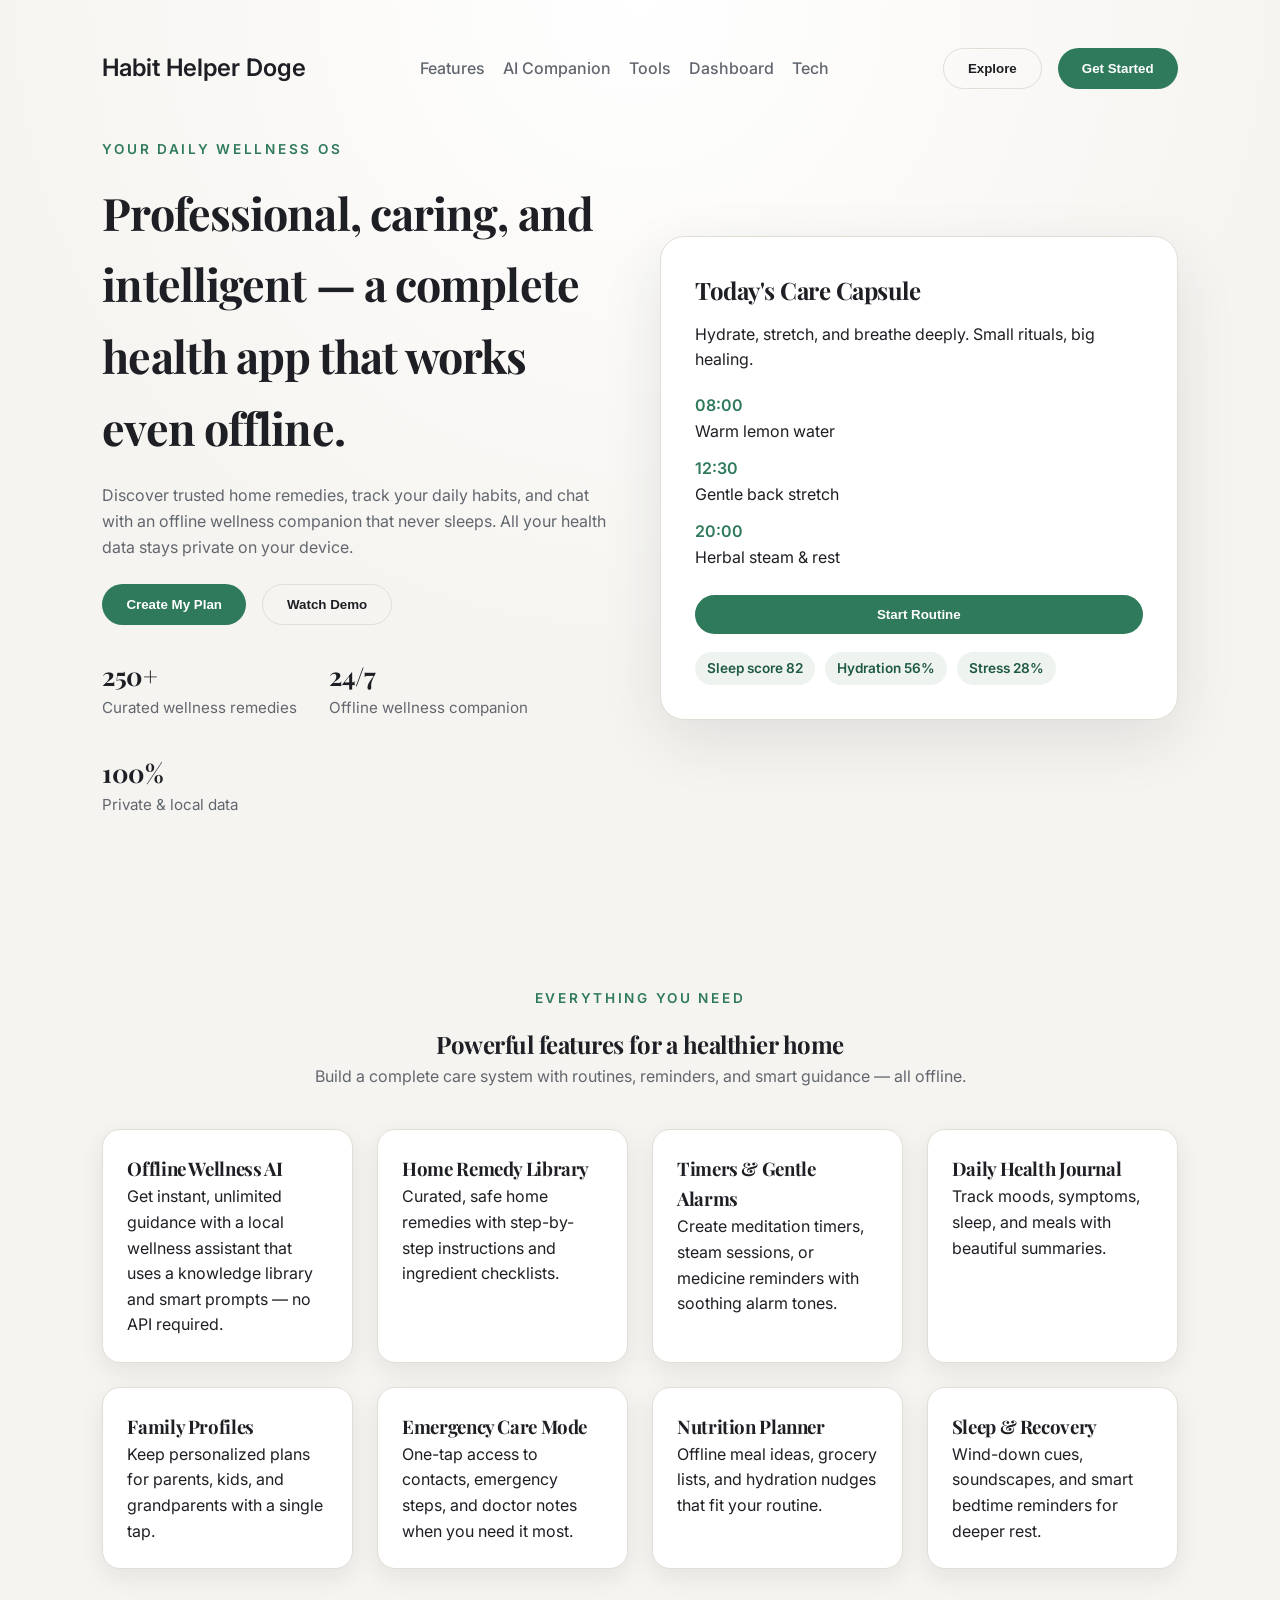
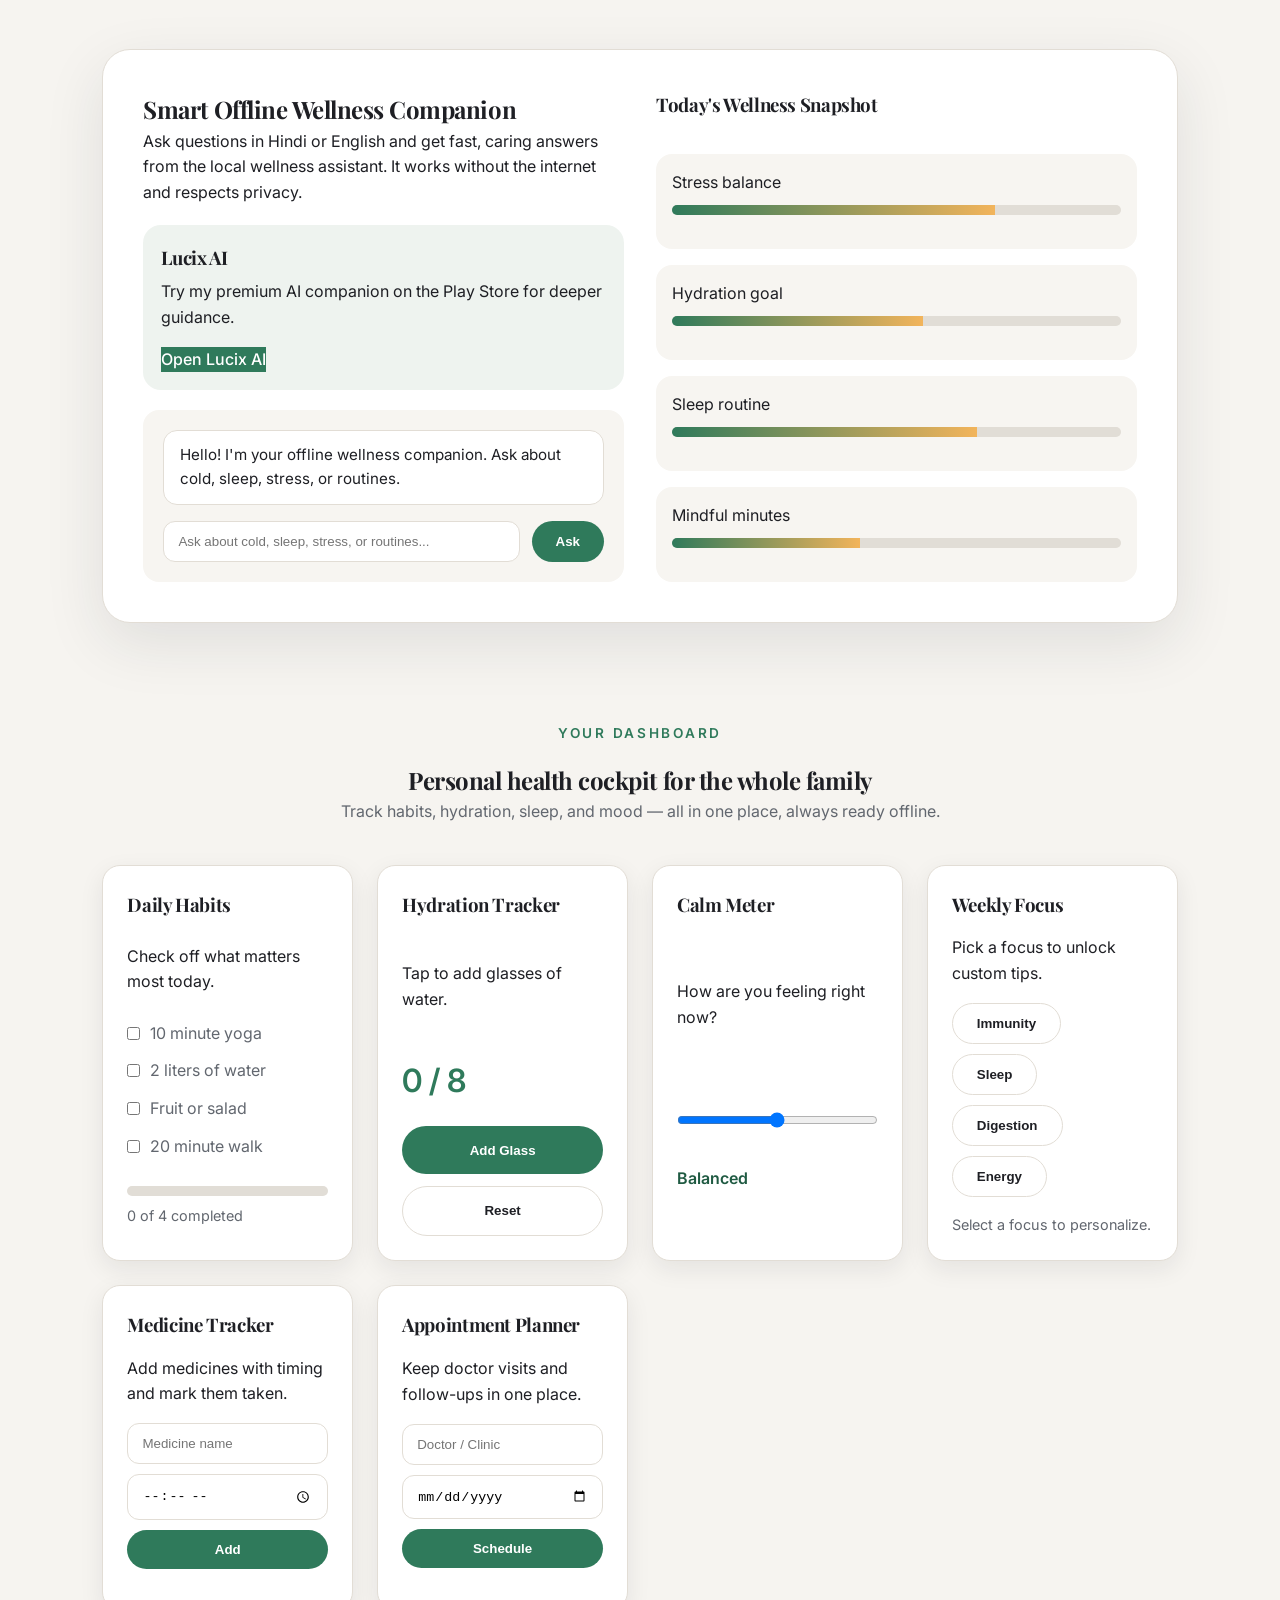
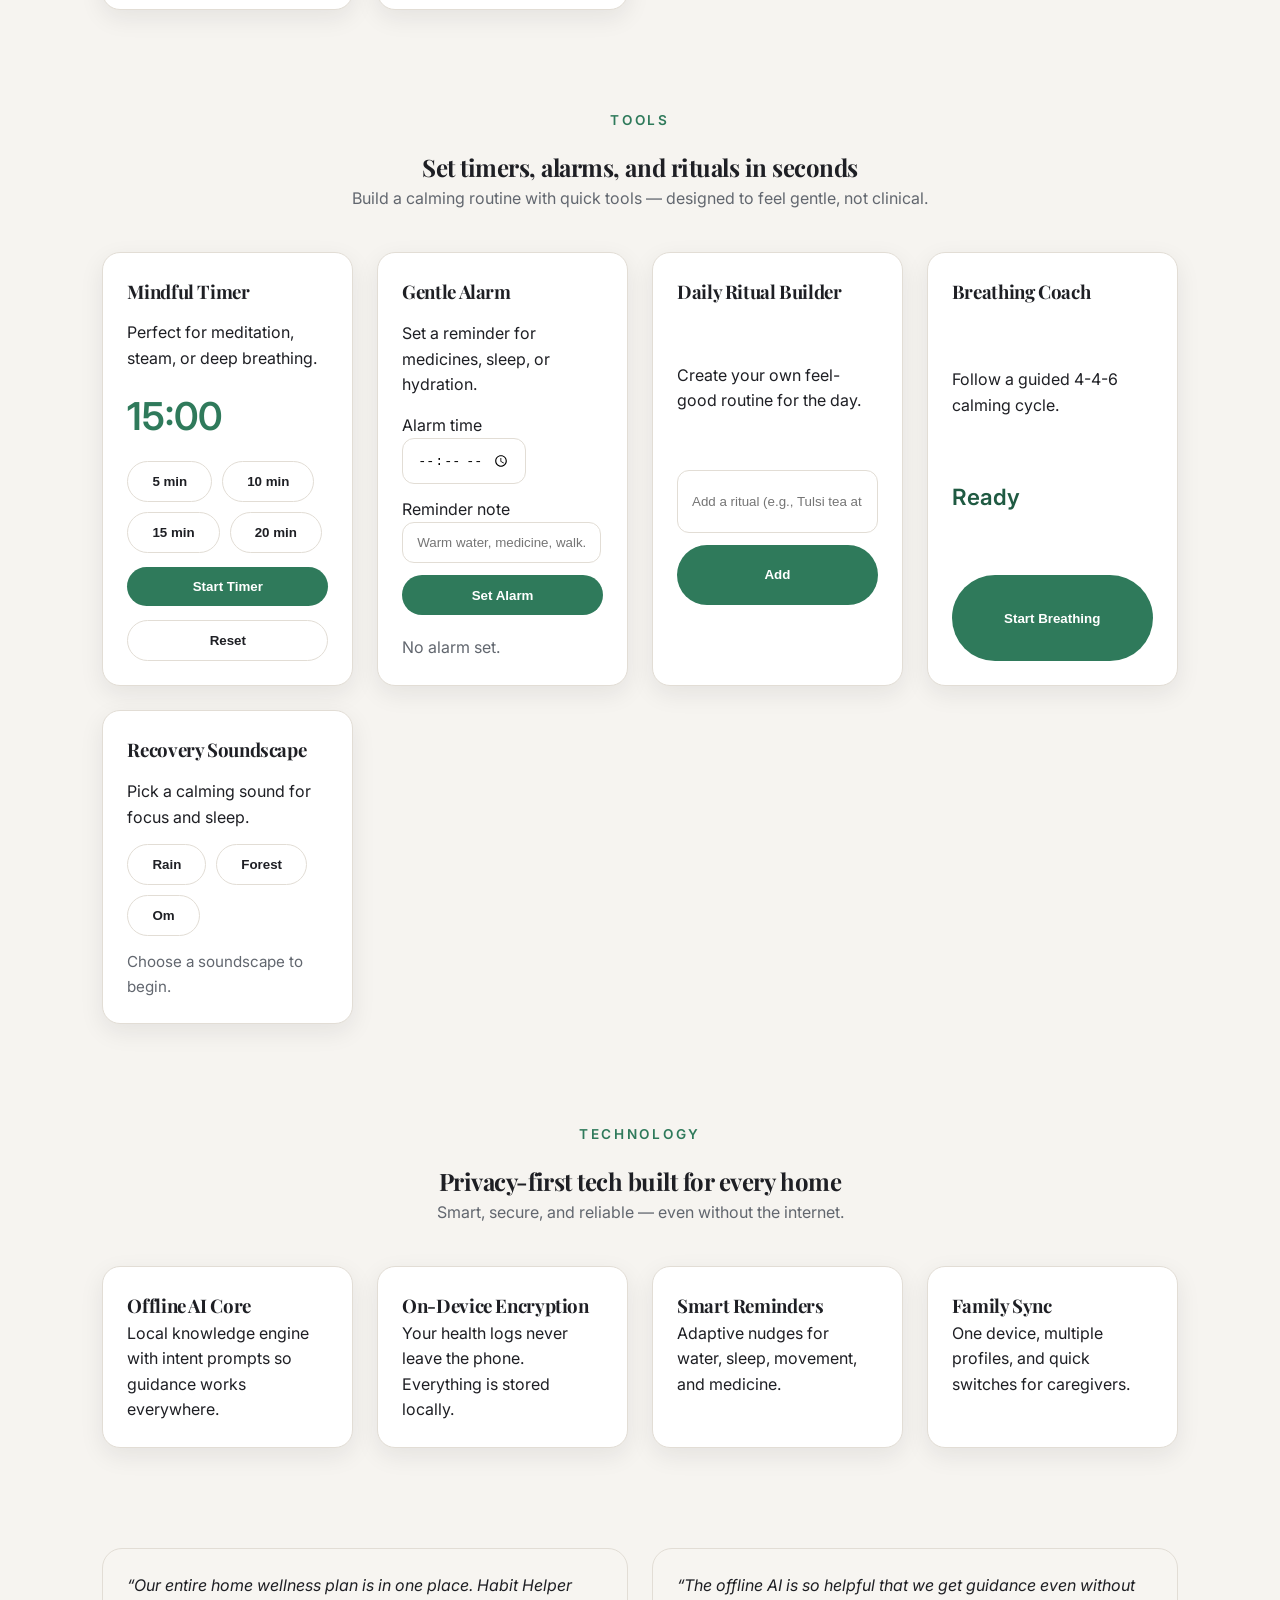
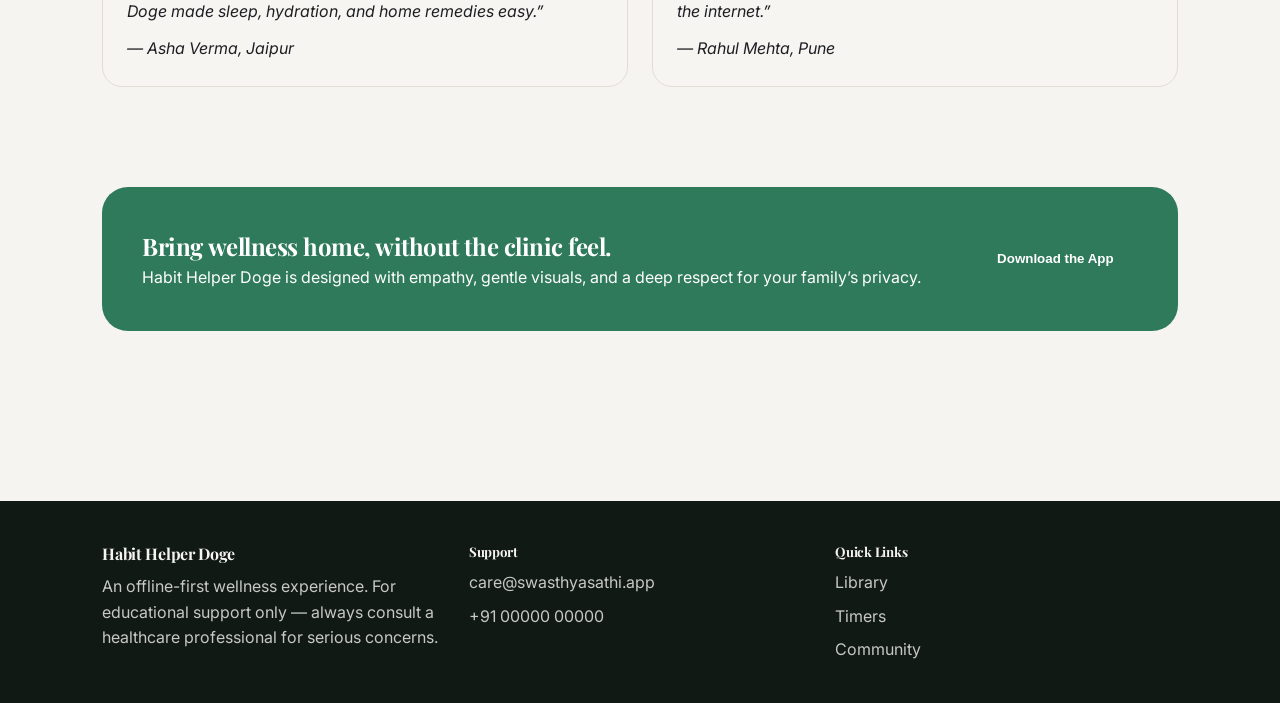
==== commit 03c8139d: "Localize app content to English" ====
--- a/public/index.html
+++ b/public/index.html
@@ -3,7 +3,7 @@
   <head>
     <meta charset="UTF-8" />
     <meta name="viewport" content="width=device-width, initial-scale=1.0" />
-    <title>Swasthya साथी • Home Wellness OS</title>
+    <title>Habit Helper Doge • Home Wellness OS</title>
     <link rel="stylesheet" href="styles.css" />
     <link rel="preconnect" href="https://fonts.googleapis.com" />
     <link rel="preconnect" href="https://fonts.gstatic.com" crossorigin />
@@ -15,7 +15,7 @@
   <body>
     <header class="hero">
       <nav class="nav">
-        <div class="logo">Swasthya साथी</div>
+        <div class="logo">Habit Helper Doge</div>
         <div class="nav-links">
           <a href="#features">Features</a>
           <a href="#assistant">AI Companion</a>
@@ -30,13 +30,13 @@
       </nav>
       <div class="hero-grid">
         <div class="hero-copy">
-          <p class="eyebrow">Your home wellness OS</p>
+          <p class="eyebrow">Your daily wellness OS</p>
           <h1>
             Professional, caring, and intelligent — a complete health app that works
             even offline.
           </h1>
           <p class="subhead">
-            Discover trusted घरेलू नुस्खे, track your daily habits, and chat with an
+            Discover trusted home remedies, track your daily habits, and chat with an
             offline wellness companion that never sleeps. All your health data stays
             private on your device.
           </p>
@@ -47,7 +47,7 @@
           <div class="hero-stats">
             <div>
               <h3>250+ </h3>
-              <p>Curated home remedies</p>
+              <p>Curated wellness remedies</p>
             </div>
             <div>
               <h3>24/7</h3>
@@ -60,7 +60,7 @@
           </div>
         </div>
         <div class="hero-card">
-          <h2>Today’s Care Capsule</h2>
+          <h2>Today's Care Capsule</h2>
           <p>Hydrate, stretch, and breathe deeply. Small rituals, big healing.</p>
           <div class="capsule-grid">
             <div>
@@ -107,7 +107,7 @@
           <article>
             <h3>Home Remedy Library</h3>
             <p>
-              Curated, safe घरेलू नुस्खे with step-by-step instructions and ingredient
+              Curated, safe home remedies with step-by-step instructions and ingredient
               checklists.
             </p>
           </article>
@@ -185,7 +185,7 @@
                 <input
                   type="text"
                   id="assistantInput"
-                  placeholder="Ask about cold, तनाव, नींद, या routine..."
+                  placeholder="Ask about cold, sleep, stress, or routines..."
                   aria-label="Ask the wellness assistant"
                 />
                 <button class="primary" type="submit">Ask</button>
@@ -193,7 +193,7 @@
             </div>
           </div>
           <div class="insights">
-            <h3>Today’s Wellness Snapshot</h3>
+            <h3>Today's Wellness Snapshot</h3>
             <div class="insight-card">
               <p>Stress balance</p>
               <div class="progress">
@@ -236,10 +236,10 @@
             <h3>Daily Habits</h3>
             <p>Check off what matters most today.</p>
             <div class="habit-list" id="habitList">
-              <label><input type="checkbox" /> 10 मिनट योग</label>
-              <label><input type="checkbox" /> 2 लीटर पानी</label>
-              <label><input type="checkbox" /> फल/सलाद</label>
-              <label><input type="checkbox" /> 20 मिनट वॉक</label>
+              <label><input type="checkbox" /> 10 minute yoga</label>
+              <label><input type="checkbox" /> 2 liters of water</label>
+              <label><input type="checkbox" /> Fruit or salad</label>
+              <label><input type="checkbox" /> 20 minute walk</label>
             </div>
             <div class="habit-progress">
               <div class="progress">
@@ -427,14 +427,14 @@
       <section class="testimonial">
         <div class="testimonial-card">
           <p>
-            “अब पूरे घर का हेल्थ प्लान एक जगह है. Swasthya साथी ने हमारी नींद,
-            hydration, और home remedies को आसान बना दिया.”
+            “Our entire home wellness plan is in one place. Habit Helper Doge made sleep,
+            hydration, and home remedies easy.”
           </p>
           <span>— Asha Verma, Jaipur</span>
         </div>
         <div class="testimonial-card">
           <p>
-            “Offline AI इतना helpful है कि internet के बिना भी guidance मिल जाती है.”
+            “The offline AI is so helpful that we get guidance even without the internet.”
           </p>
           <span>— Rahul Mehta, Pune</span>
         </div>
@@ -442,9 +442,9 @@
 
       <section class="footer-cta">
         <div>
-          <h2>Bring the clinic home, without the clinic feel.</h2>
-          <p>
-            Swasthya साथी is designed with empathy, gentle visuals, and a deep respect
+          <h2>Bring wellness home, without the clinic feel.</h2>
+          <p>
+            Habit Helper Doge is designed with empathy, gentle visuals, and a deep respect
             for your family’s privacy.
           </p>
         </div>
@@ -454,7 +454,7 @@
 
     <footer class="footer">
       <div>
-        <h4>Swasthya साथी</h4>
+        <h4>Habit Helper Doge</h4>
         <p>
           An offline-first wellness experience. For educational support only — always
           consult a healthcare professional for serious concerns.
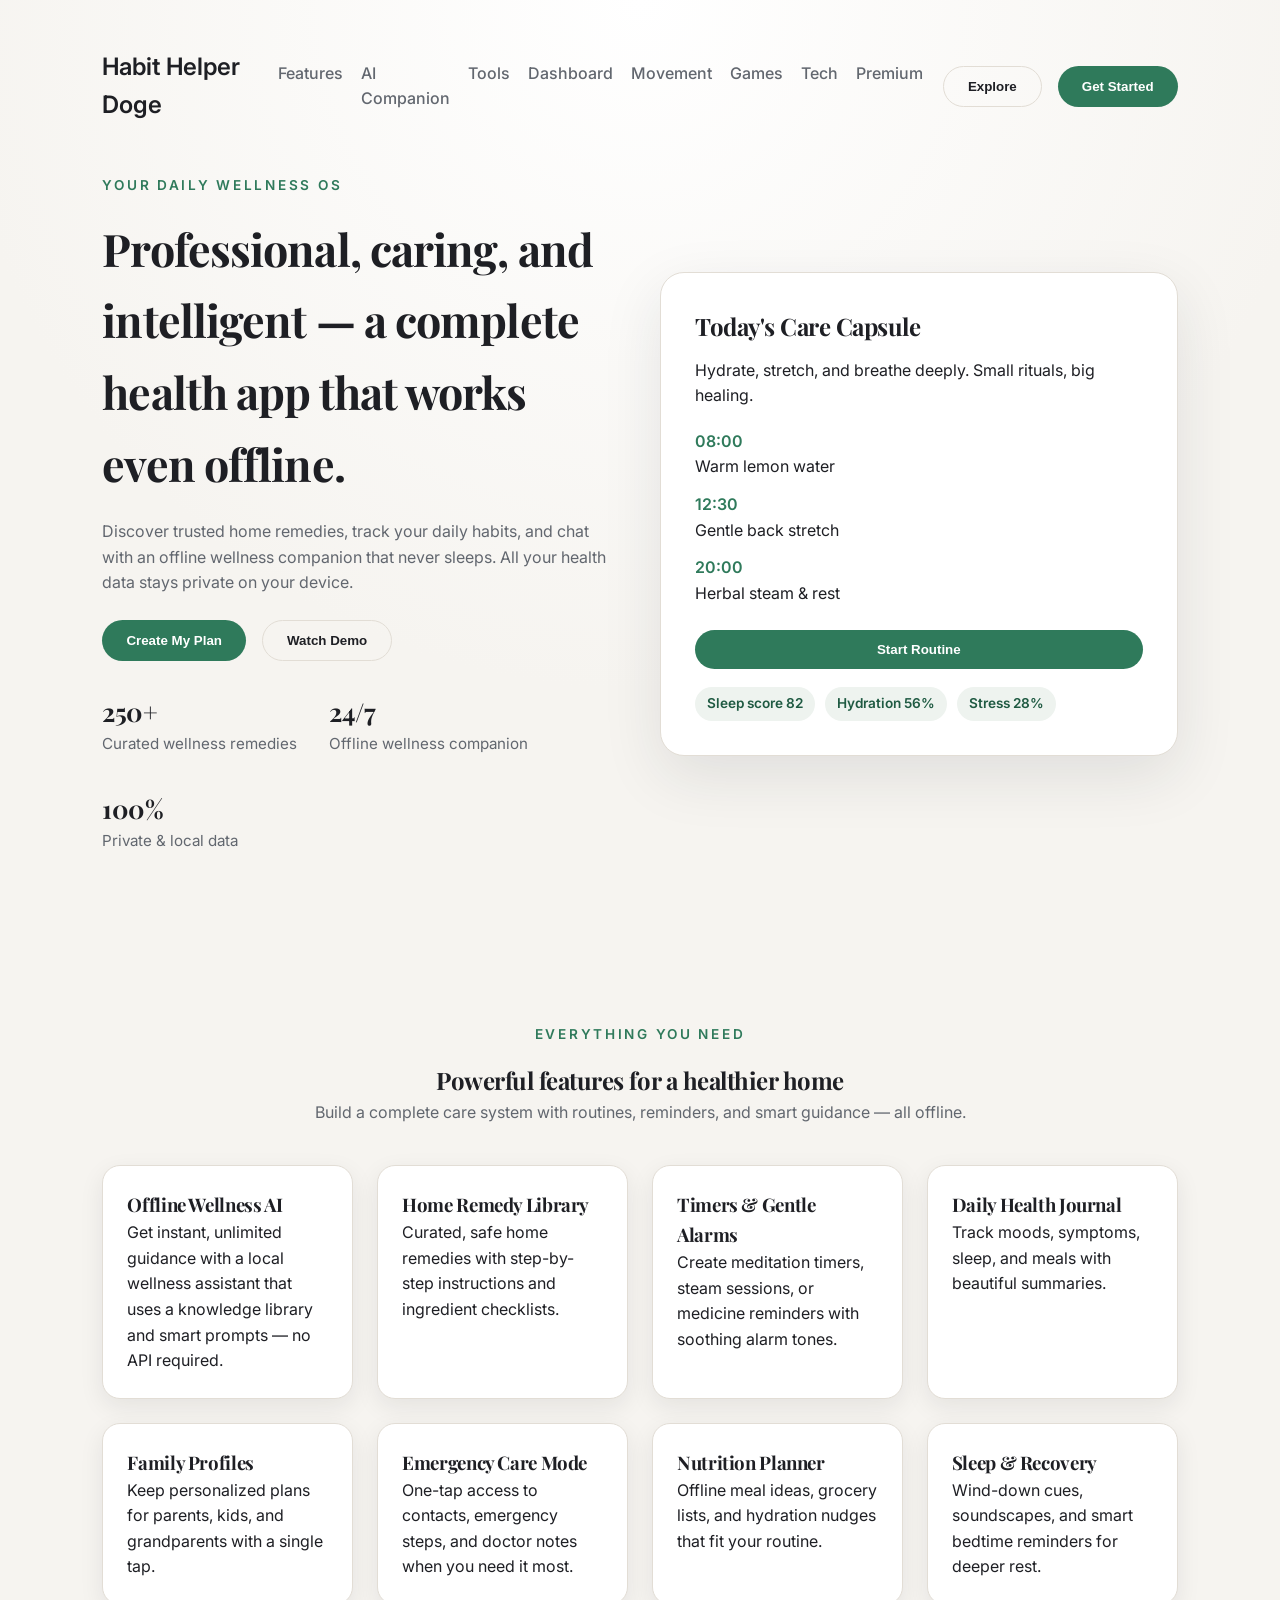
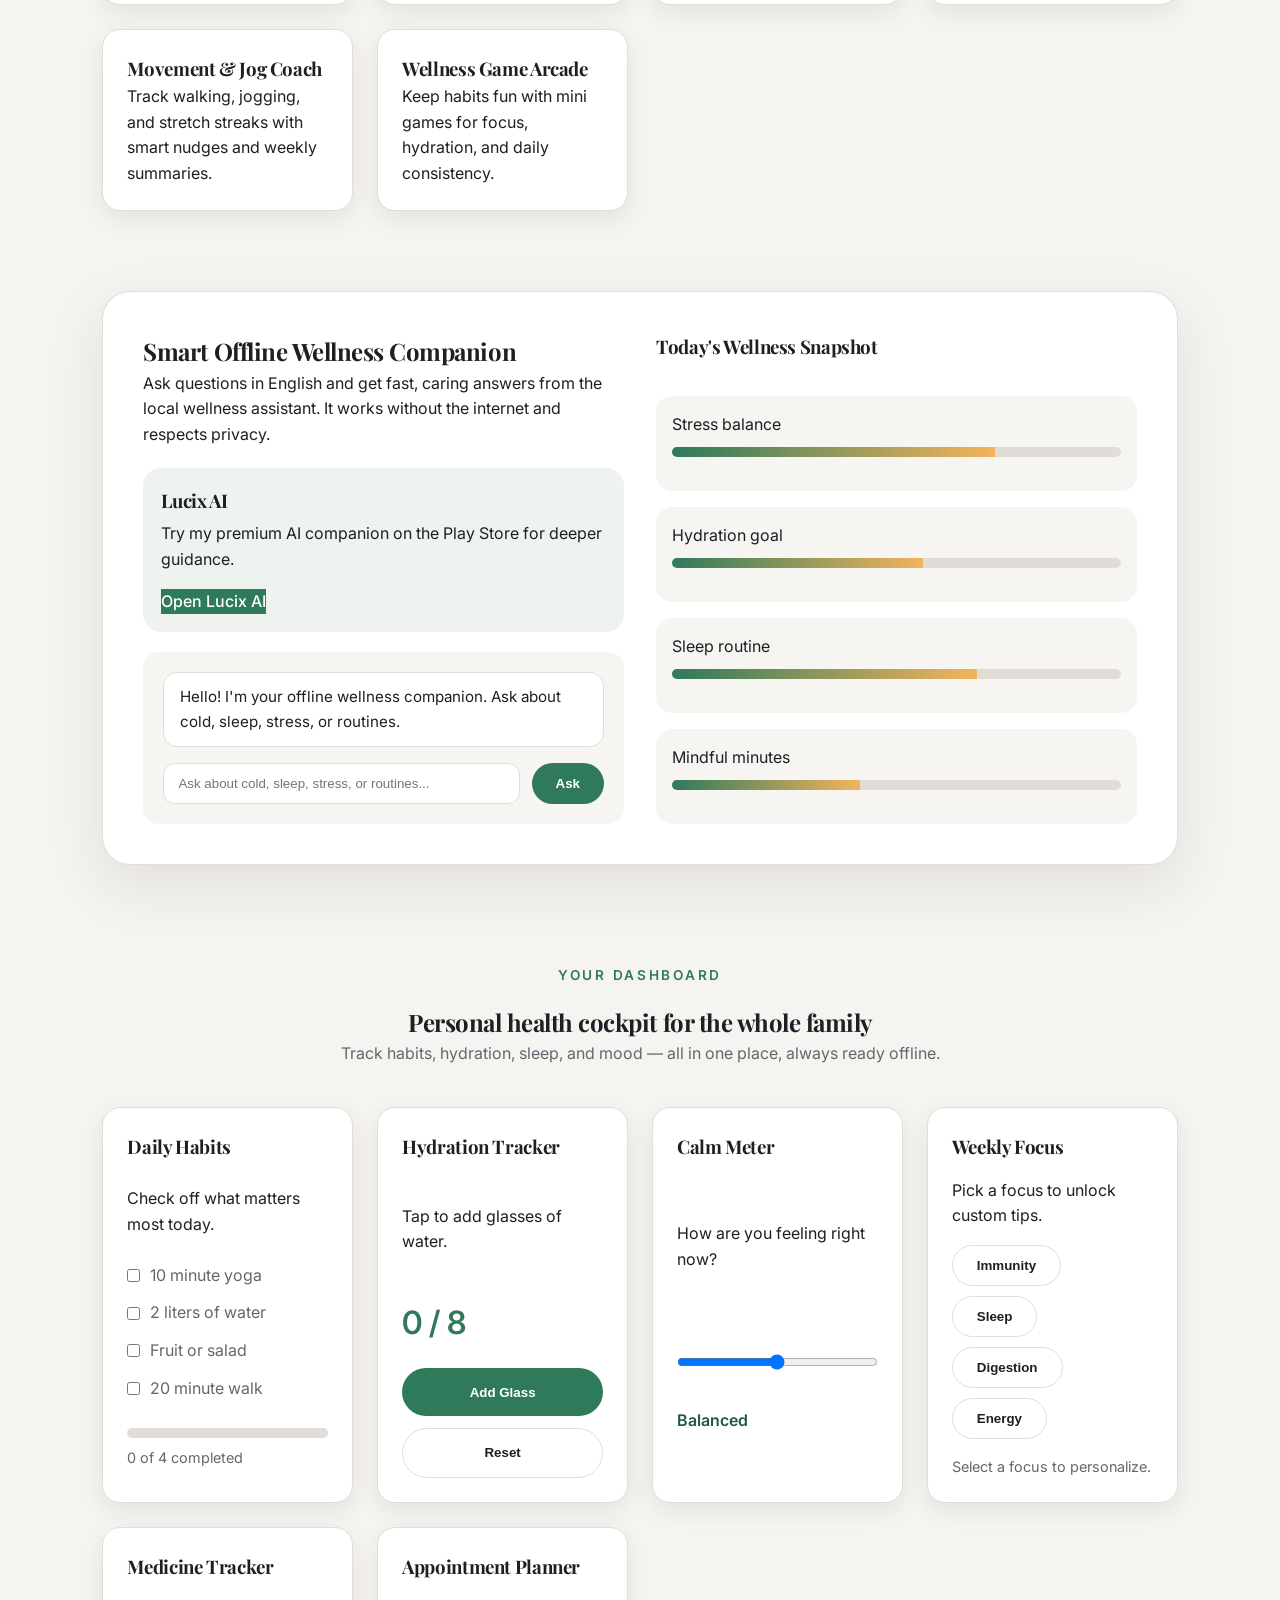
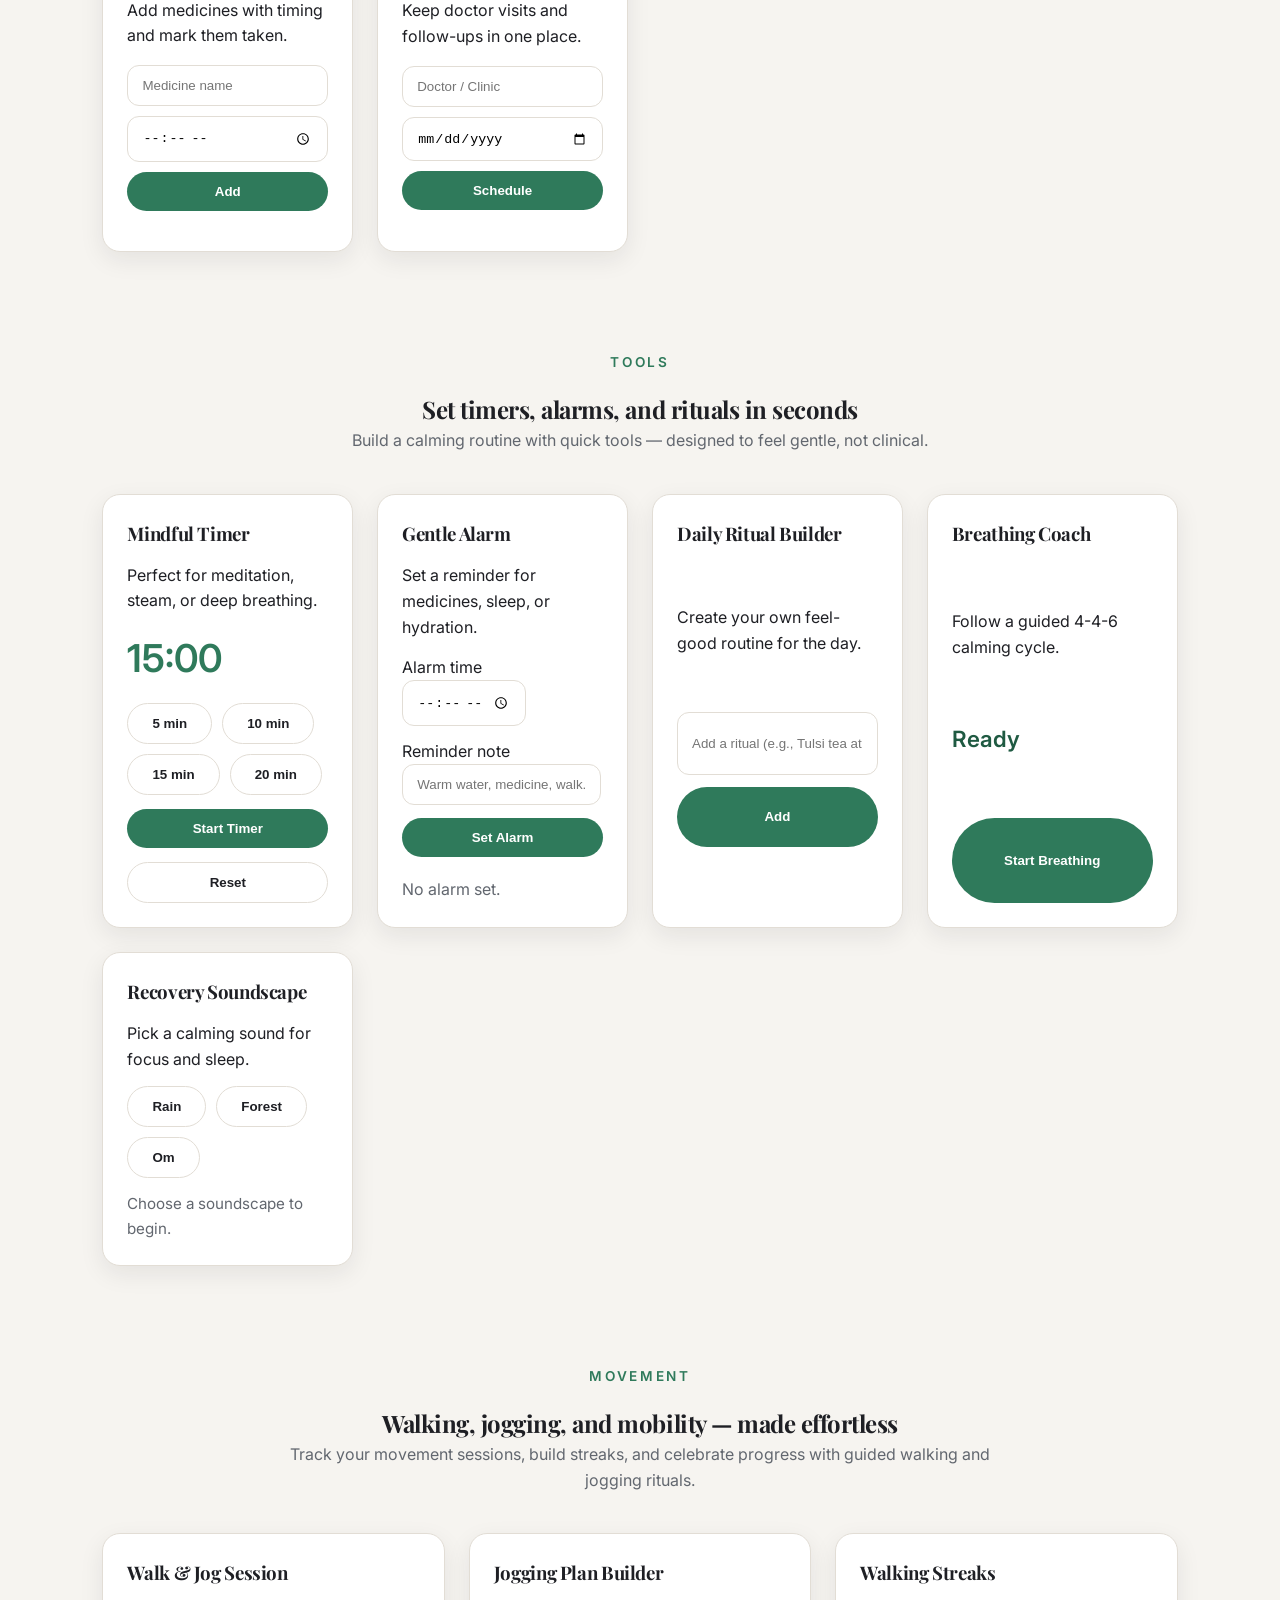
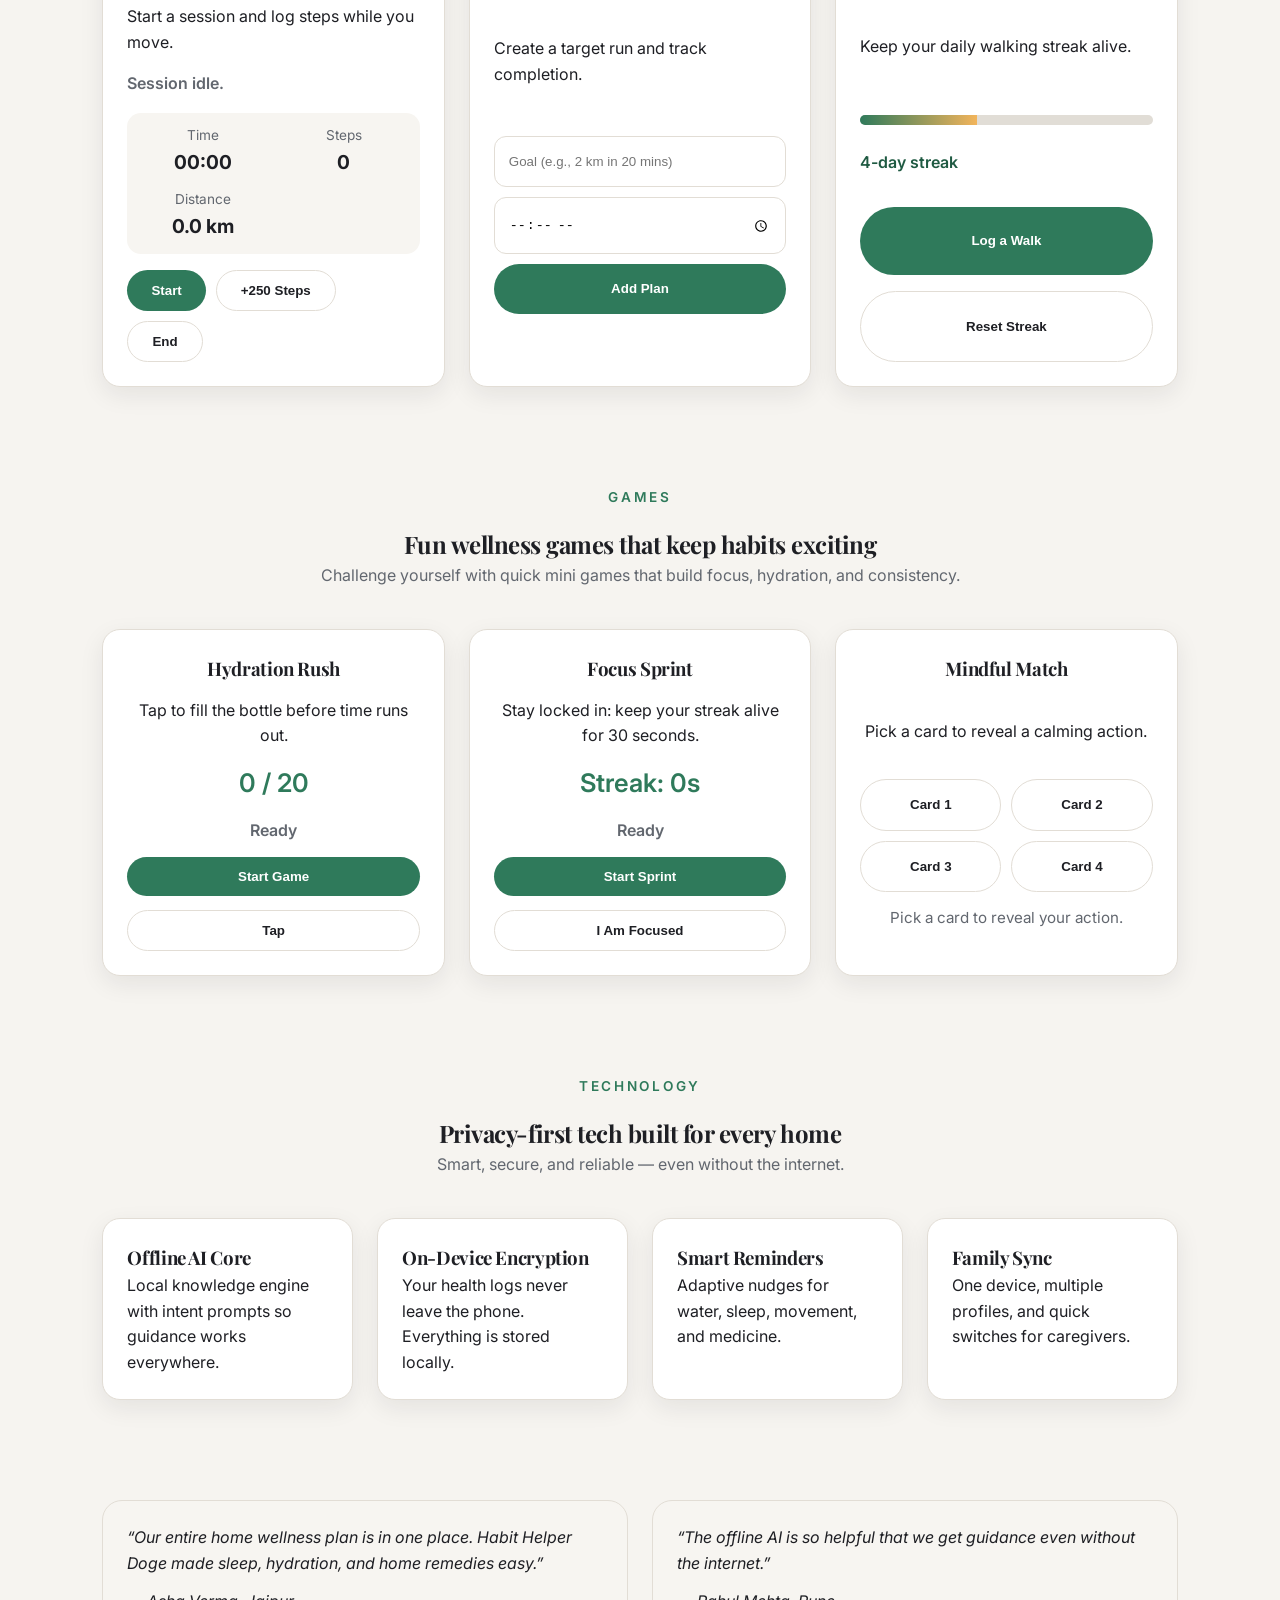
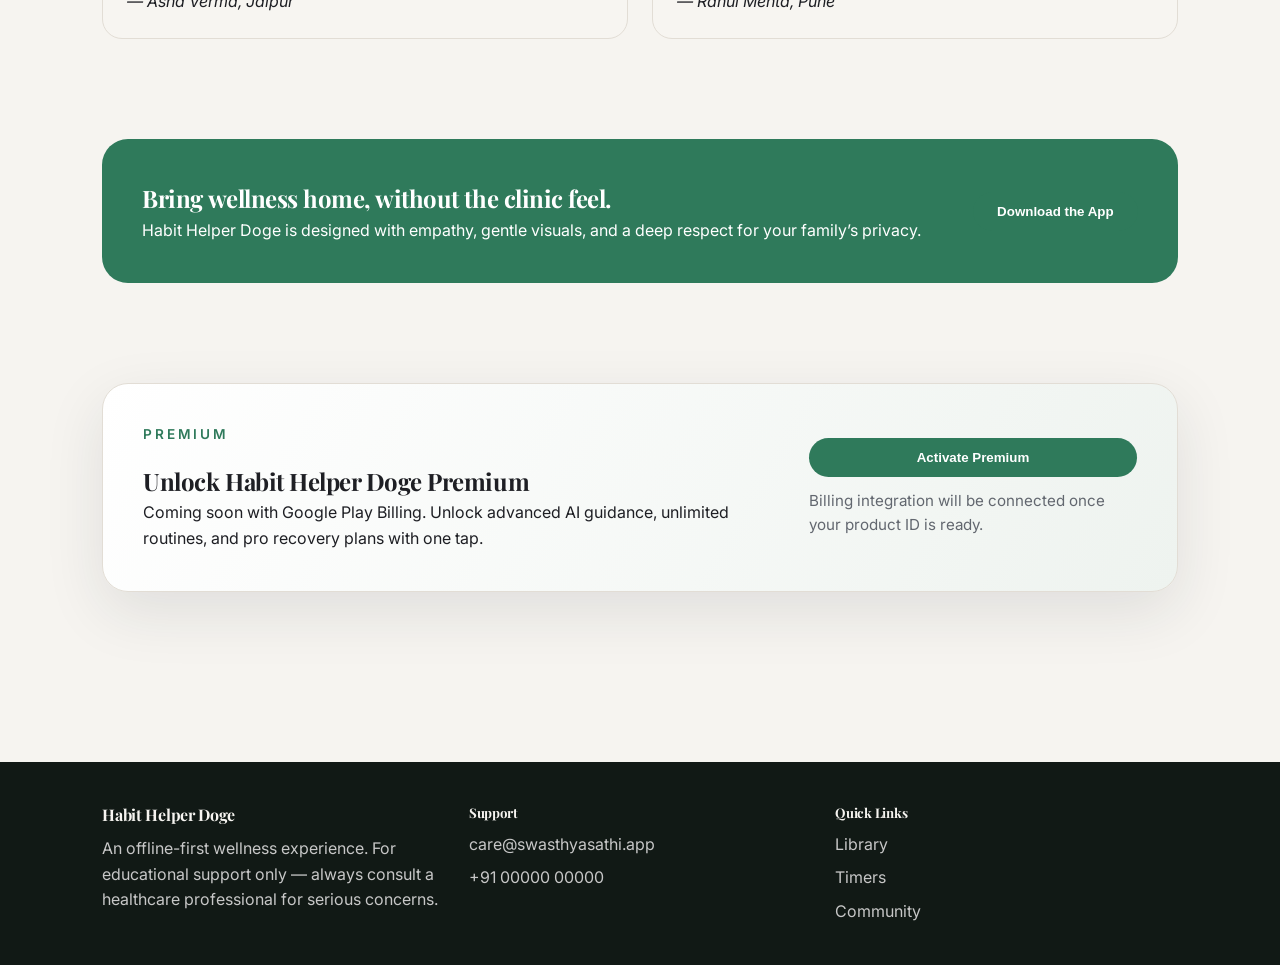
==== commit ef80690e: "Add movement, games, and premium UI" ====
--- a/public/index.html
+++ b/public/index.html
@@ -21,7 +21,10 @@
           <a href="#assistant">AI Companion</a>
           <a href="#tools">Tools</a>
           <a href="#dashboard">Dashboard</a>
+          <a href="#movement">Movement</a>
+          <a href="#games">Games</a>
           <a href="#tech">Tech</a>
+          <a href="#premium">Premium</a>
         </div>
         <div class="nav-actions">
           <button class="ghost" type="button">Explore</button>
@@ -151,6 +154,20 @@
               Wind-down cues, soundscapes, and smart bedtime reminders for deeper rest.
             </p>
           </article>
+          <article>
+            <h3>Movement &amp; Jog Coach</h3>
+            <p>
+              Track walking, jogging, and stretch streaks with smart nudges and weekly
+              summaries.
+            </p>
+          </article>
+          <article>
+            <h3>Wellness Game Arcade</h3>
+            <p>
+              Keep habits fun with mini games for focus, hydration, and daily
+              consistency.
+            </p>
+          </article>
         </div>
       </section>
 
@@ -159,9 +176,8 @@
           <div>
             <h2>Smart Offline Wellness Companion</h2>
             <p>
-              Ask questions in Hindi or English and get fast, caring answers from the
-              local wellness assistant. It works without the internet and respects
-              privacy.
+              Ask questions in English and get fast, caring answers from the local
+              wellness assistant. It works without the internet and respects privacy.
             </p>
             <div class="lucix-card">
               <div>
@@ -396,6 +412,122 @@
         </div>
       </section>
 
+      <section class="movement" id="movement">
+        <div class="section-heading">
+          <p class="eyebrow">Movement</p>
+          <h2>Walking, jogging, and mobility — made effortless</h2>
+          <p>
+            Track your movement sessions, build streaks, and celebrate progress with
+            guided walking and jogging rituals.
+          </p>
+        </div>
+        <div class="movement-grid">
+          <div class="movement-card">
+            <h3>Walk &amp; Jog Session</h3>
+            <p>Start a session and log steps while you move.</p>
+            <div class="session-status" id="sessionStatus">Session idle.</div>
+            <div class="session-metrics">
+              <div>
+                <span>Time</span>
+                <strong id="sessionTime">00:00</strong>
+              </div>
+              <div>
+                <span>Steps</span>
+                <strong id="sessionSteps">0</strong>
+              </div>
+              <div>
+                <span>Distance</span>
+                <strong id="sessionDistance">0.0 km</strong>
+              </div>
+            </div>
+            <div class="session-controls">
+              <button class="primary" id="startSession" type="button">Start</button>
+              <button class="ghost" id="addSteps" type="button">+250 Steps</button>
+              <button class="ghost" id="endSession" type="button">End</button>
+            </div>
+          </div>
+          <div class="movement-card">
+            <h3>Jogging Plan Builder</h3>
+            <p>Create a target run and track completion.</p>
+            <form class="jog-form" id="jogForm">
+              <input
+                type="text"
+                id="jogGoal"
+                placeholder="Goal (e.g., 2 km in 20 mins)"
+                required
+              />
+              <input type="time" id="jogTime" required />
+              <button class="primary" type="submit">Add Plan</button>
+            </form>
+            <ul class="jog-list" id="jogList"></ul>
+          </div>
+          <div class="movement-card">
+            <h3>Walking Streaks</h3>
+            <p>Keep your daily walking streak alive.</p>
+            <div class="streak-meter">
+              <div class="progress">
+                <span id="streakProgress" style="width: 40%"></span>
+              </div>
+              <div class="streak-label" id="streakLabel">4-day streak</div>
+            </div>
+            <button class="primary" id="boostStreak" type="button">
+              Log a Walk
+            </button>
+            <button class="ghost" id="resetStreak" type="button">
+              Reset Streak
+            </button>
+          </div>
+        </div>
+      </section>
+
+      <section class="games" id="games">
+        <div class="section-heading">
+          <p class="eyebrow">Games</p>
+          <h2>Fun wellness games that keep habits exciting</h2>
+          <p>
+            Challenge yourself with quick mini games that build focus, hydration, and
+            consistency.
+          </p>
+        </div>
+        <div class="games-grid">
+          <div class="game-card">
+            <h3>Hydration Rush</h3>
+            <p>Tap to fill the bottle before time runs out.</p>
+            <div class="game-score" id="hydrationScore">0 / 20</div>
+            <div class="game-timer" id="hydrationTimer">Ready</div>
+            <button class="primary" id="startHydrationGame" type="button">
+              Start Game
+            </button>
+            <button class="ghost" id="tapHydration" type="button">Tap</button>
+          </div>
+          <div class="game-card">
+            <h3>Focus Sprint</h3>
+            <p>Stay locked in: keep your streak alive for 30 seconds.</p>
+            <div class="game-score" id="focusScore">Streak: 0s</div>
+            <div class="game-timer" id="focusTimer">Ready</div>
+            <button class="primary" id="startFocusGame" type="button">
+              Start Sprint
+            </button>
+            <button class="ghost" id="focusHold" type="button">
+              I Am Focused
+            </button>
+          </div>
+          <div class="game-card">
+            <h3>Mindful Match</h3>
+            <p>Pick a card to reveal a calming action.</p>
+            <div class="mindful-grid" id="mindfulGrid">
+              <button type="button" class="ghost">Card 1</button>
+              <button type="button" class="ghost">Card 2</button>
+              <button type="button" class="ghost">Card 3</button>
+              <button type="button" class="ghost">Card 4</button>
+            </div>
+            <div class="mindful-result" id="mindfulResult">
+              Pick a card to reveal your action.
+            </div>
+          </div>
+        </div>
+      </section>
+
       <section class="tech" id="tech">
         <div class="section-heading">
           <p class="eyebrow">Technology</p>
@@ -449,6 +581,27 @@
           </p>
         </div>
         <button class="primary" type="button">Download the App</button>
+      </section>
+
+      <section class="premium" id="premium">
+        <div class="premium-card">
+          <div>
+            <p class="eyebrow">Premium</p>
+            <h2>Unlock Habit Helper Doge Premium</h2>
+            <p>
+              Coming soon with Google Play Billing. Unlock advanced AI guidance,
+              unlimited routines, and pro recovery plans with one tap.
+            </p>
+          </div>
+          <div class="premium-actions">
+            <button class="primary" id="premiumButton" type="button">
+              Activate Premium
+            </button>
+            <div class="premium-status" id="premiumStatus">
+              Billing integration will be connected once your product ID is ready.
+            </div>
+          </div>
+        </div>
       </section>
     </main>
 
--- a/public/styles.css
+++ b/public/styles.css
@@ -529,6 +529,138 @@
   font-size: 0.95rem;
 }
 
+.movement {
+  margin-top: 100px;
+}
+
+.movement-grid {
+  display: grid;
+  grid-template-columns: repeat(auto-fit, minmax(240px, 1fr));
+  gap: 24px;
+}
+
+.movement-card {
+  background: var(--surface);
+  padding: 24px;
+  border-radius: 18px;
+  border: 1px solid var(--border);
+  box-shadow: 0 8px 24px rgba(30, 31, 36, 0.08);
+  display: grid;
+  gap: 16px;
+}
+
+.session-status {
+  color: var(--muted);
+  font-weight: 600;
+}
+
+.session-metrics {
+  display: grid;
+  grid-template-columns: repeat(auto-fit, minmax(100px, 1fr));
+  gap: 12px;
+  background: #f7f5f1;
+  padding: 12px;
+  border-radius: 14px;
+  text-align: center;
+}
+
+.session-metrics span {
+  display: block;
+  font-size: 0.85rem;
+  color: var(--muted);
+}
+
+.session-metrics strong {
+  font-size: 1.2rem;
+}
+
+.session-controls {
+  display: flex;
+  flex-wrap: wrap;
+  gap: 10px;
+}
+
+.jog-form {
+  display: grid;
+  gap: 10px;
+}
+
+.jog-form input {
+  padding: 12px 14px;
+  border-radius: 12px;
+  border: 1px solid var(--border);
+}
+
+.jog-list {
+  list-style: none;
+  display: grid;
+  gap: 10px;
+}
+
+.jog-list li {
+  background: #f7f5f1;
+  padding: 10px 14px;
+  border-radius: 12px;
+  display: flex;
+  justify-content: space-between;
+  align-items: center;
+  gap: 10px;
+  font-size: 0.95rem;
+}
+
+.streak-meter {
+  display: grid;
+  gap: 10px;
+}
+
+.streak-label {
+  color: var(--primary-dark);
+  font-weight: 600;
+}
+
+.games {
+  margin-top: 100px;
+}
+
+.games-grid {
+  display: grid;
+  grid-template-columns: repeat(auto-fit, minmax(240px, 1fr));
+  gap: 24px;
+}
+
+.game-card {
+  background: var(--surface);
+  padding: 24px;
+  border-radius: 18px;
+  border: 1px solid var(--border);
+  box-shadow: 0 8px 24px rgba(30, 31, 36, 0.08);
+  display: grid;
+  gap: 14px;
+  text-align: center;
+}
+
+.game-score {
+  font-size: 1.6rem;
+  font-weight: 600;
+  color: var(--primary);
+}
+
+.game-timer {
+  color: var(--muted);
+  font-weight: 600;
+}
+
+.mindful-grid {
+  display: grid;
+  grid-template-columns: repeat(2, 1fr);
+  gap: 10px;
+}
+
+.mindful-result {
+  color: var(--muted);
+  font-size: 0.95rem;
+}
+
 .tech {
   margin-top: 100px;
 }
@@ -576,6 +708,33 @@
   gap: 20px;
 }
 
+.premium {
+  margin-top: 100px;
+}
+
+.premium-card {
+  background: linear-gradient(120deg, #ffffff 0%, #eef3ef 100%);
+  border-radius: 26px;
+  padding: 40px;
+  border: 1px solid var(--border);
+  display: flex;
+  align-items: center;
+  justify-content: space-between;
+  gap: 24px;
+  box-shadow: var(--shadow);
+}
+
+.premium-actions {
+  display: grid;
+  gap: 12px;
+  min-width: 220px;
+}
+
+.premium-status {
+  color: var(--muted);
+  font-size: 0.95rem;
+}
+
 .footer {
   margin-top: 70px;
   padding: 40px 8vw;
@@ -642,7 +801,9 @@
   .tools-grid,
   .dashboard-grid,
   .feature-grid,
-  .tech-grid {
+  .tech-grid,
+  .movement-grid,
+  .games-grid {
     grid-template-columns: 1fr;
   }
 
@@ -656,4 +817,9 @@
   .primary {
     width: 100%;
   }
-}
+
+  .premium-card {
+    flex-direction: column;
+    align-items: flex-start;
+  }
+}
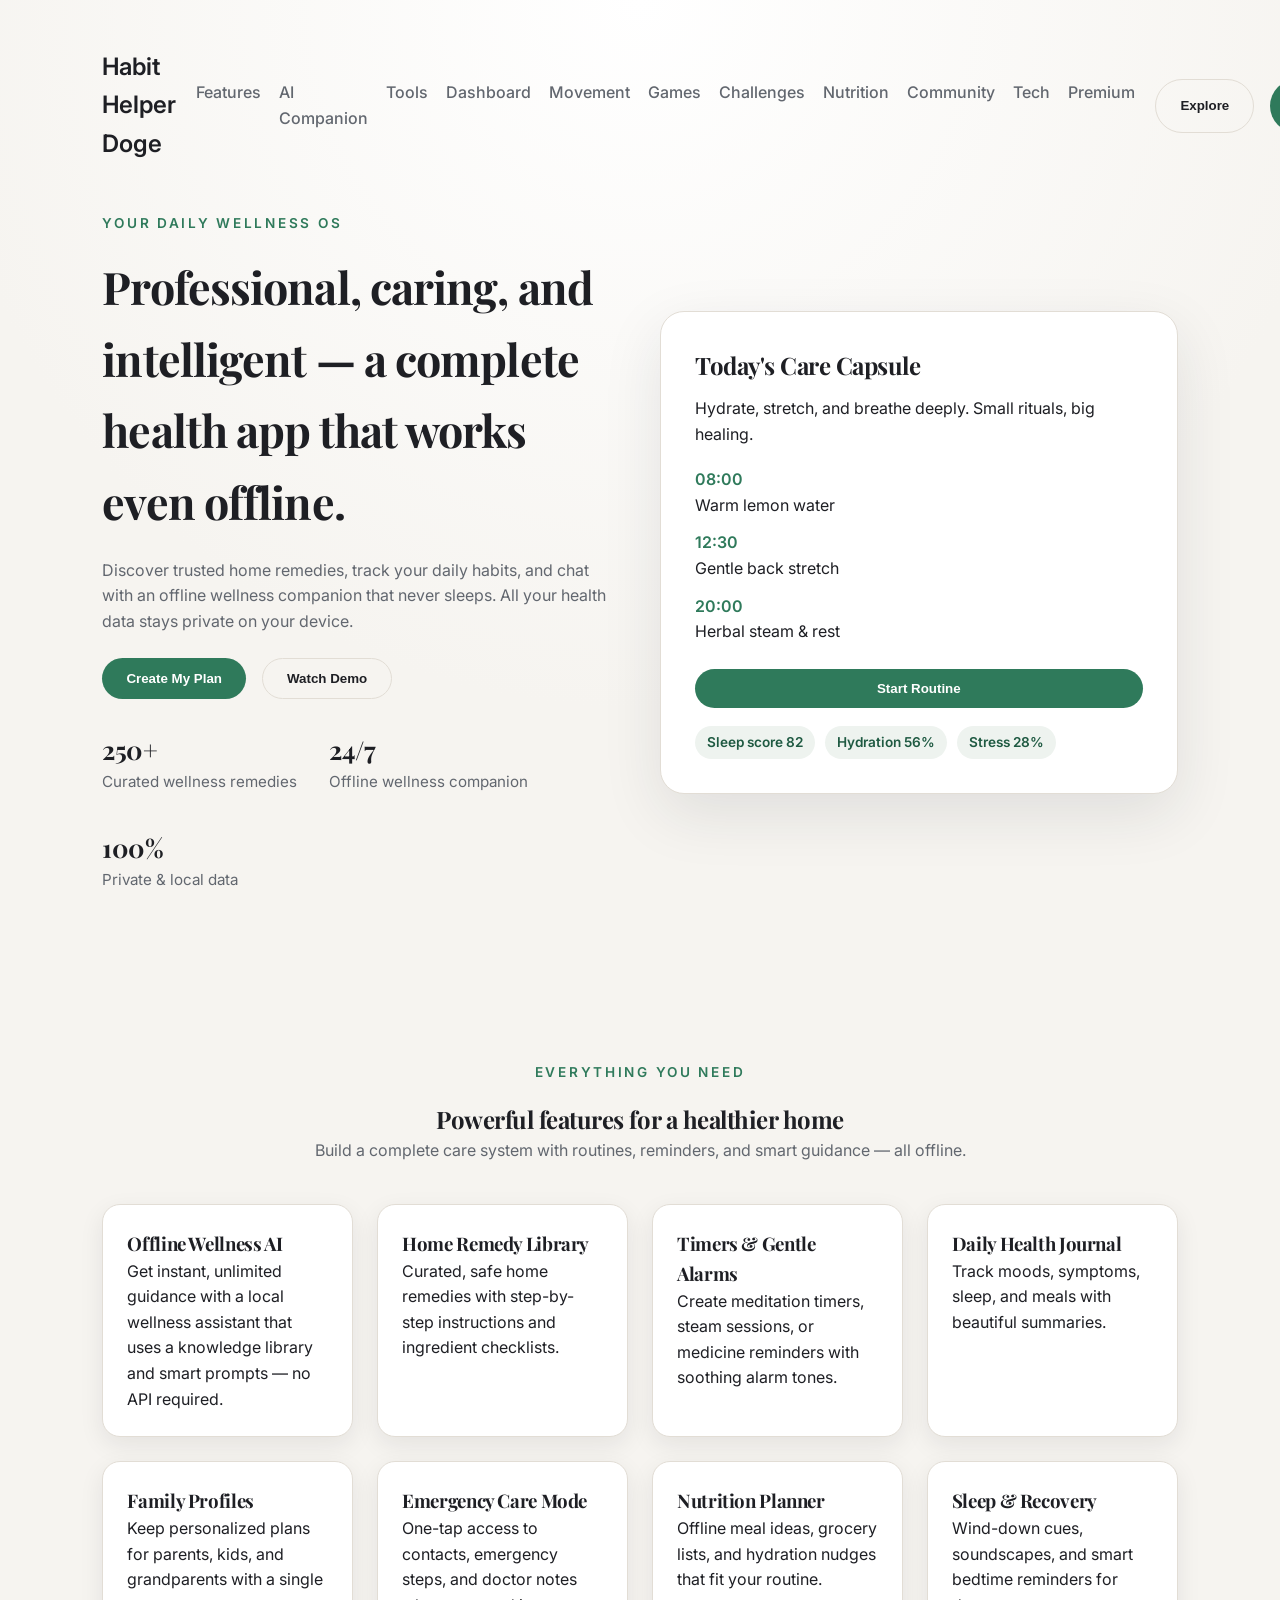
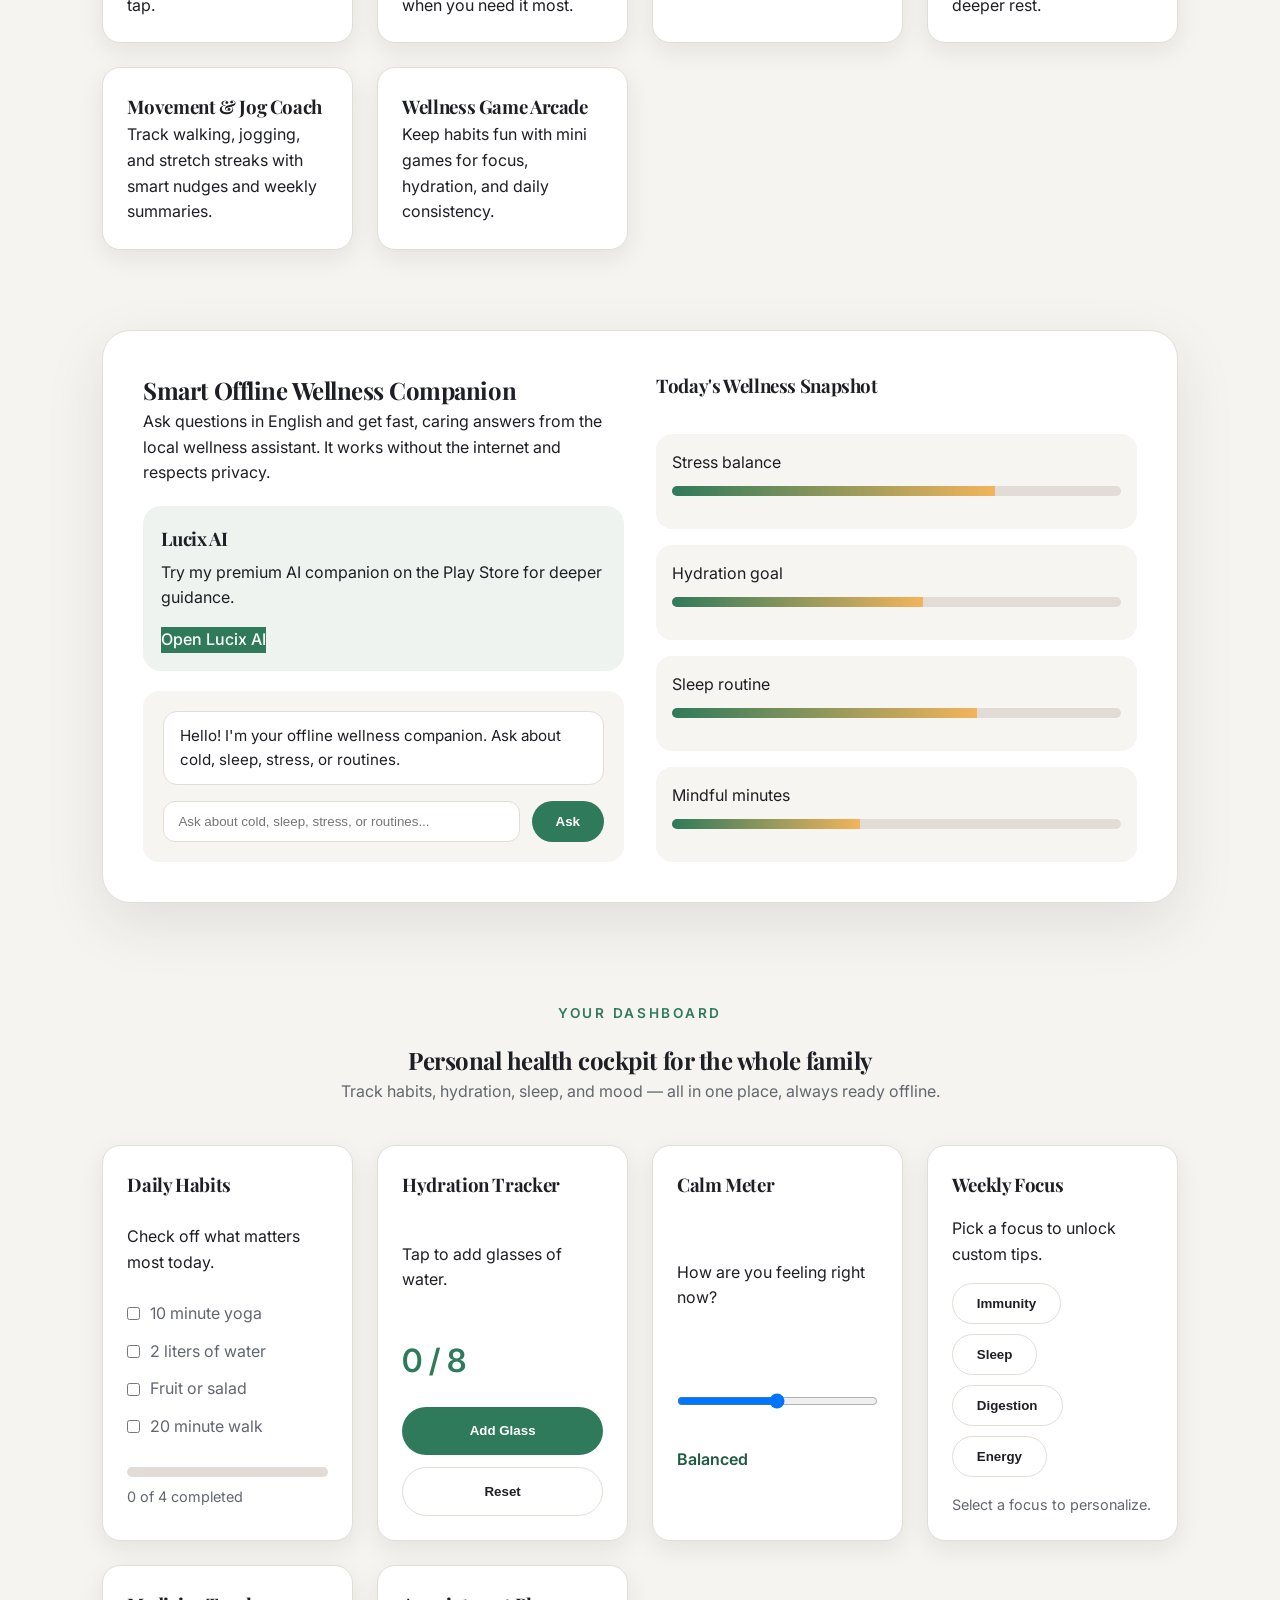
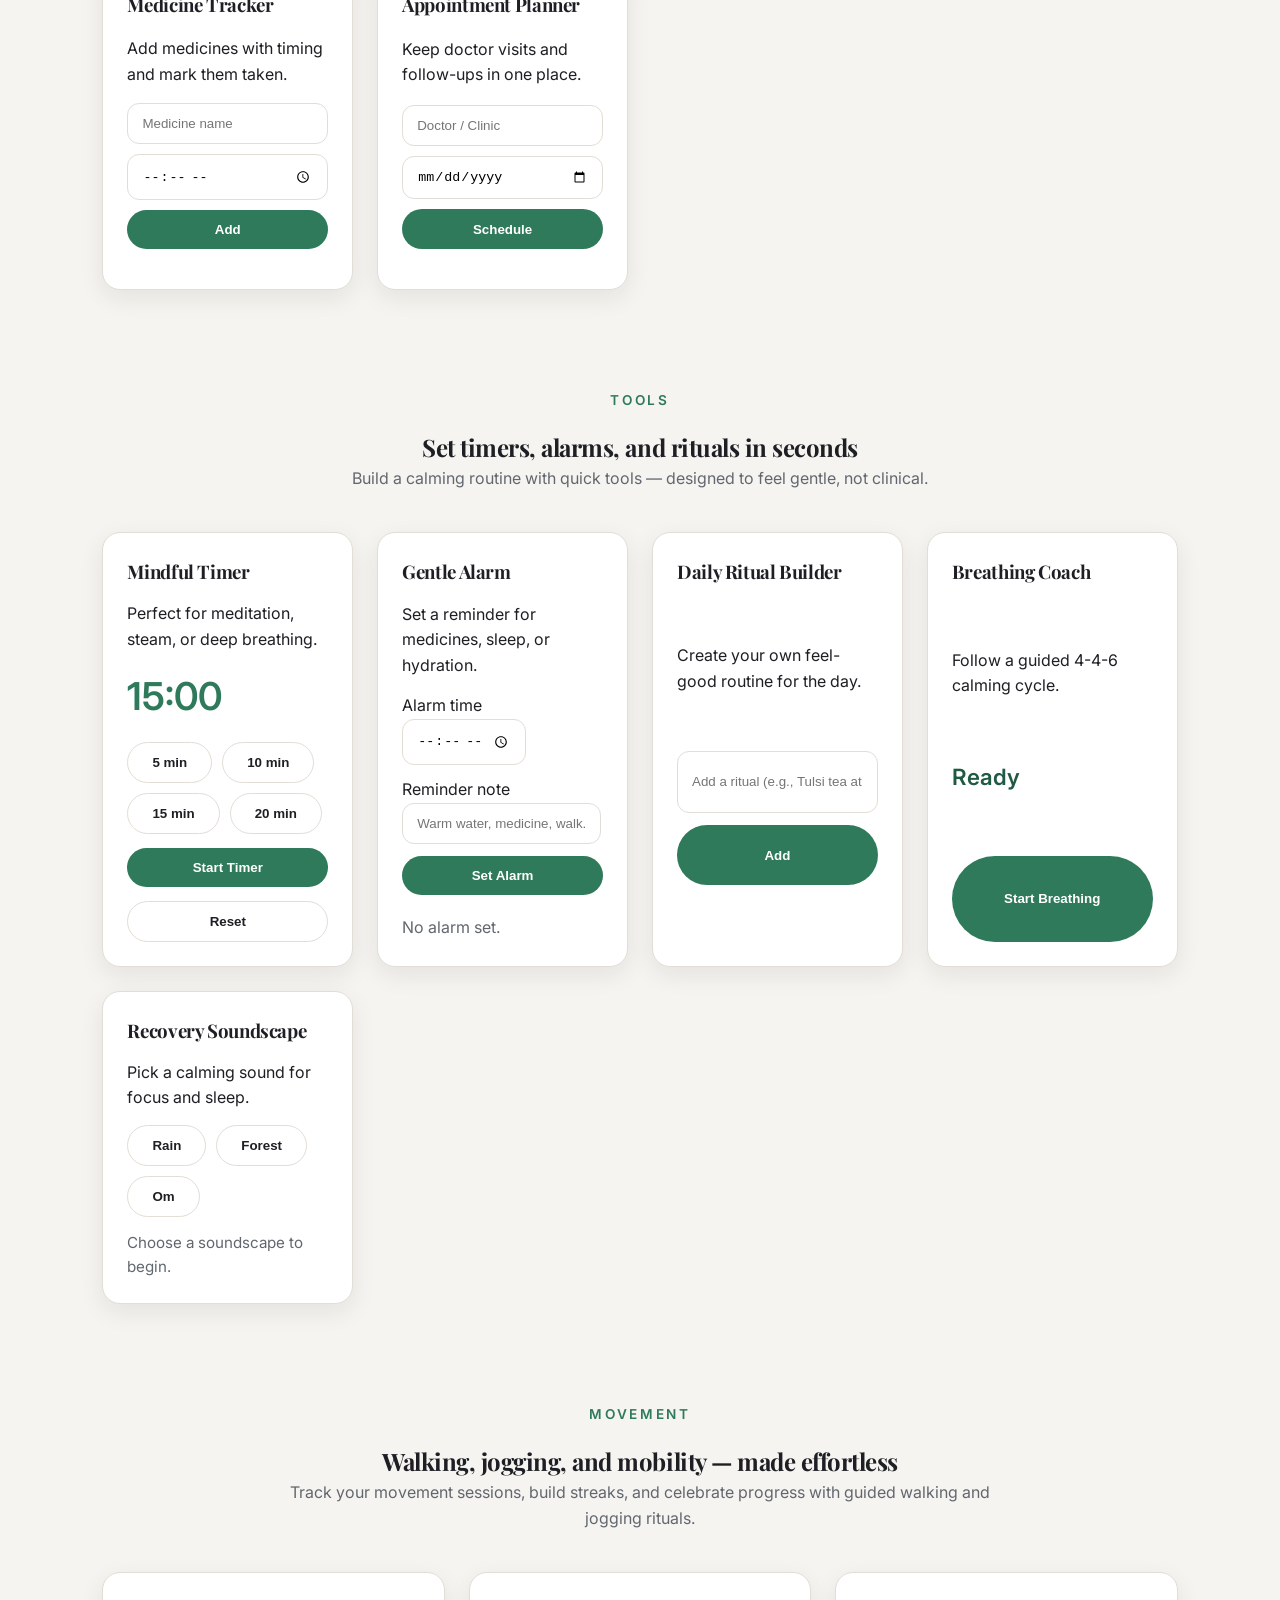
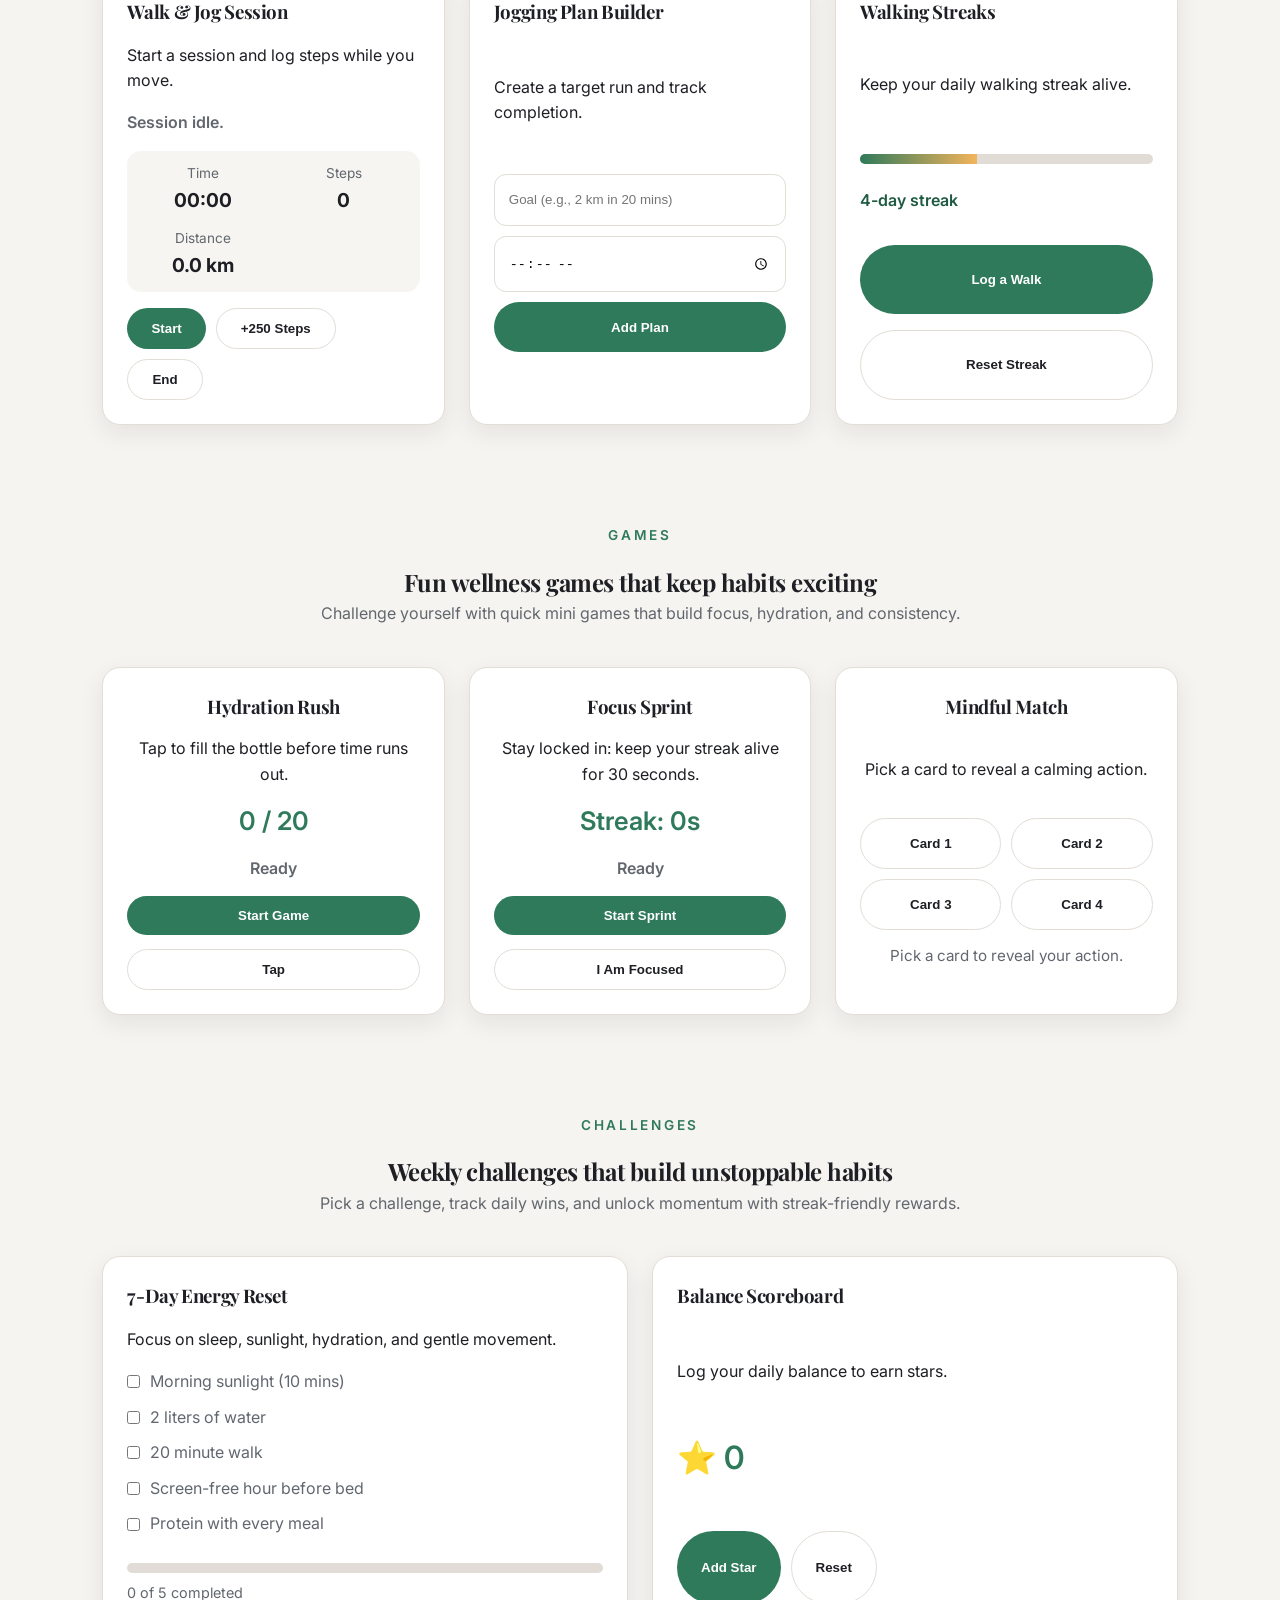
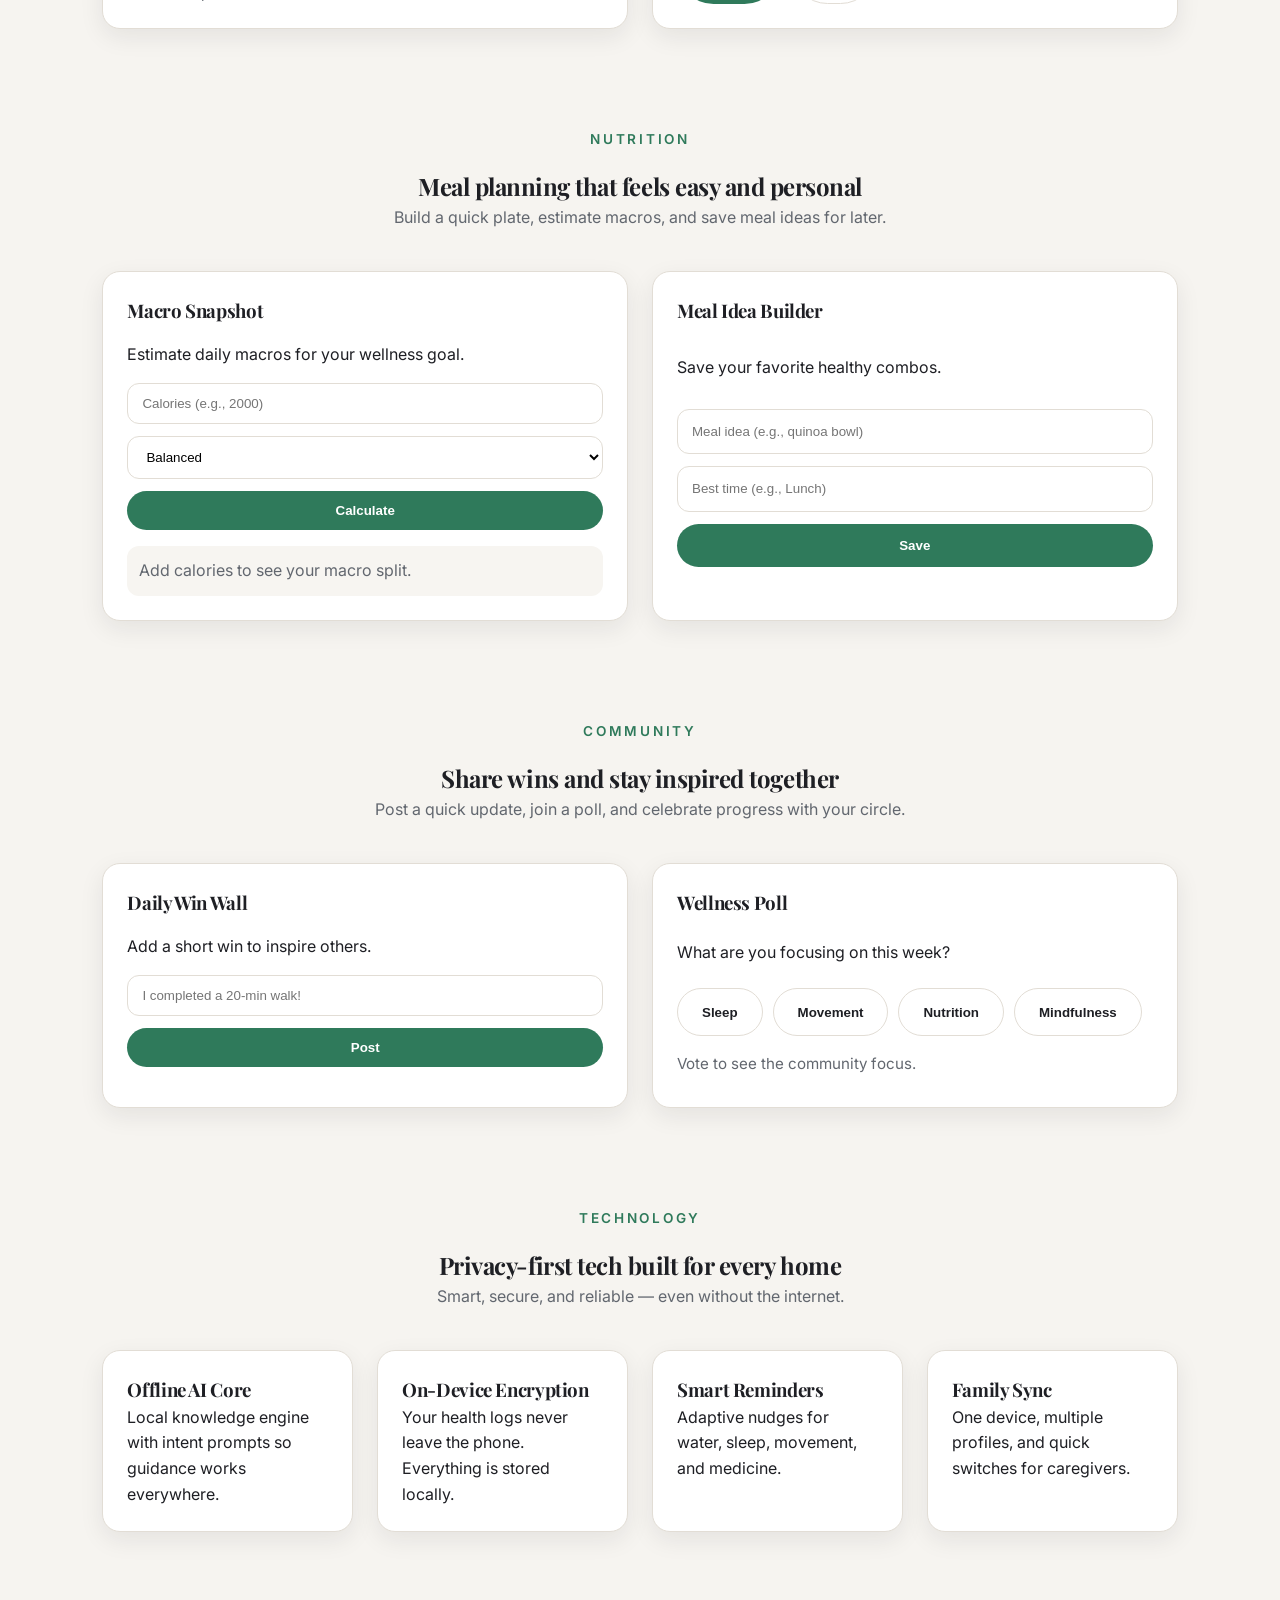
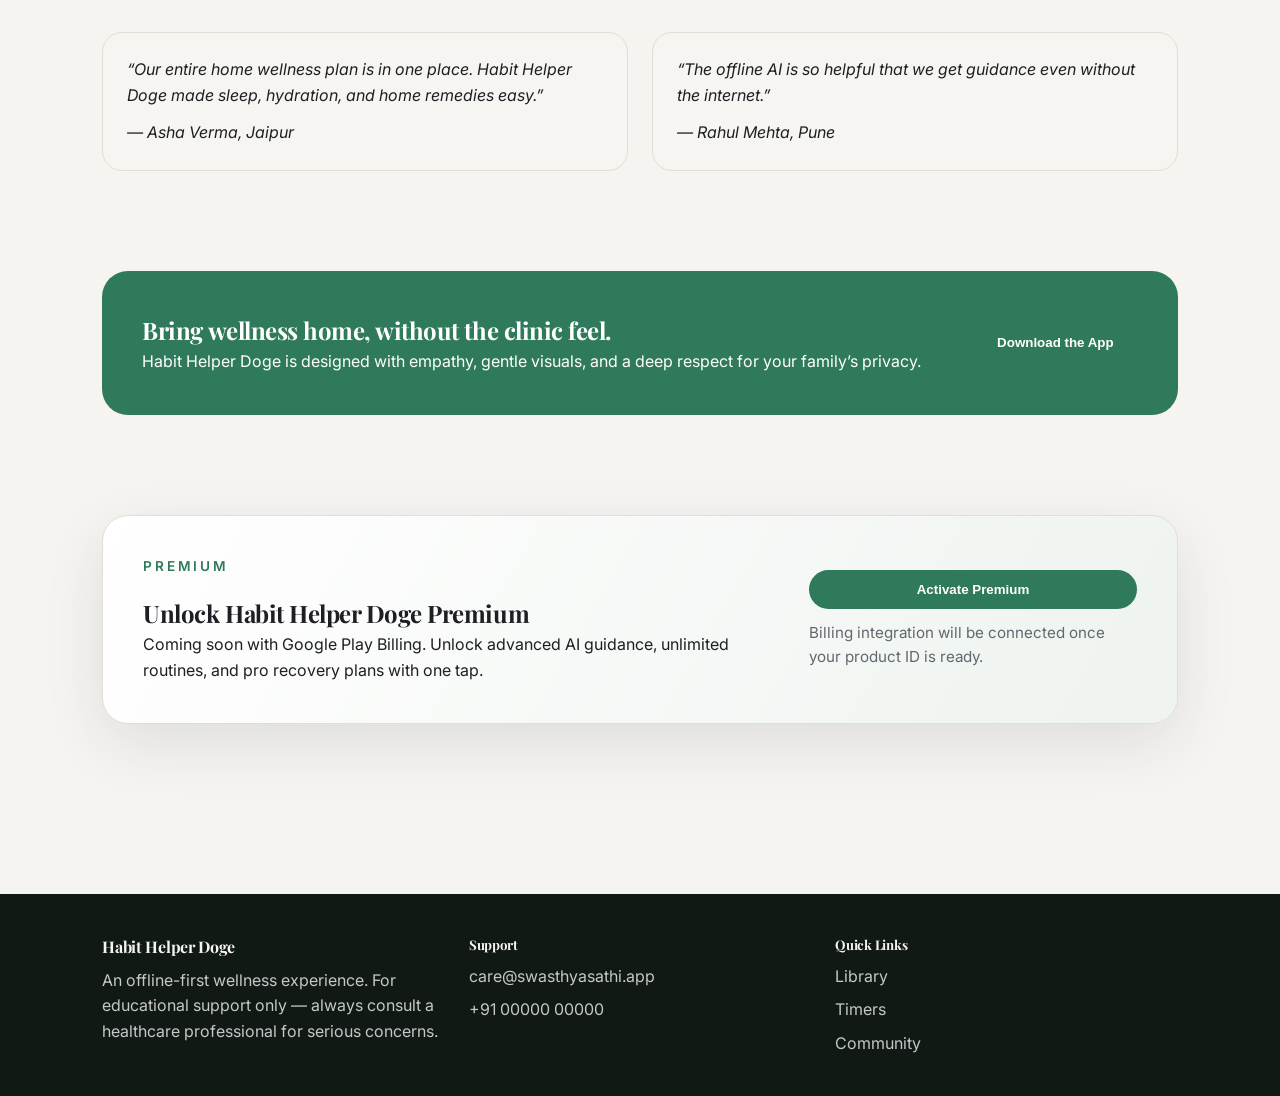
==== commit 886bbe7e: "Expand app with challenges, nutrition, and community" ====
--- a/public/index.html
+++ b/public/index.html
@@ -23,6 +23,9 @@
           <a href="#dashboard">Dashboard</a>
           <a href="#movement">Movement</a>
           <a href="#games">Games</a>
+          <a href="#challenges">Challenges</a>
+          <a href="#nutrition">Nutrition</a>
+          <a href="#community">Community</a>
           <a href="#tech">Tech</a>
           <a href="#premium">Premium</a>
         </div>
@@ -523,6 +526,139 @@
             </div>
             <div class="mindful-result" id="mindfulResult">
               Pick a card to reveal your action.
+            </div>
+          </div>
+        </div>
+      </section>
+
+      <section class="challenges" id="challenges">
+        <div class="section-heading">
+          <p class="eyebrow">Challenges</p>
+          <h2>Weekly challenges that build unstoppable habits</h2>
+          <p>
+            Pick a challenge, track daily wins, and unlock momentum with streak-friendly
+            rewards.
+          </p>
+        </div>
+        <div class="challenge-grid">
+          <div class="challenge-card">
+            <h3>7-Day Energy Reset</h3>
+            <p>Focus on sleep, sunlight, hydration, and gentle movement.</p>
+            <div class="challenge-list" id="challengeList">
+              <label><input type="checkbox" /> Morning sunlight (10 mins)</label>
+              <label><input type="checkbox" /> 2 liters of water</label>
+              <label><input type="checkbox" /> 20 minute walk</label>
+              <label><input type="checkbox" /> Screen-free hour before bed</label>
+              <label><input type="checkbox" /> Protein with every meal</label>
+            </div>
+            <div class="challenge-progress">
+              <div class="progress">
+                <span id="challengeProgress" style="width: 0%"></span>
+              </div>
+              <p id="challengeLabel">0 of 5 completed</p>
+            </div>
+          </div>
+          <div class="challenge-card">
+            <h3>Balance Scoreboard</h3>
+            <p>Log your daily balance to earn stars.</p>
+            <div class="balance-score" id="balanceScore">⭐ 0</div>
+            <div class="balance-actions">
+              <button class="primary" id="addBalance" type="button">Add Star</button>
+              <button class="ghost" id="resetBalance" type="button">Reset</button>
+            </div>
+          </div>
+        </div>
+      </section>
+
+      <section class="nutrition" id="nutrition">
+        <div class="section-heading">
+          <p class="eyebrow">Nutrition</p>
+          <h2>Meal planning that feels easy and personal</h2>
+          <p>
+            Build a quick plate, estimate macros, and save meal ideas for later.
+          </p>
+        </div>
+        <div class="nutrition-grid">
+          <div class="nutrition-card">
+            <h3>Macro Snapshot</h3>
+            <p>Estimate daily macros for your wellness goal.</p>
+            <form class="macro-form" id="macroForm">
+              <input
+                type="number"
+                id="macroCalories"
+                min="1200"
+                max="4000"
+                placeholder="Calories (e.g., 2000)"
+                required
+              />
+              <select id="macroGoal" required>
+                <option value="balanced">Balanced</option>
+                <option value="lean">Lean &amp; Light</option>
+                <option value="strength">Strength &amp; Recovery</option>
+              </select>
+              <button class="primary" type="submit">Calculate</button>
+            </form>
+            <div class="macro-result" id="macroResult">
+              Add calories to see your macro split.
+            </div>
+          </div>
+          <div class="nutrition-card">
+            <h3>Meal Idea Builder</h3>
+            <p>Save your favorite healthy combos.</p>
+            <form class="meal-form" id="mealForm">
+              <input
+                type="text"
+                id="mealIdea"
+                placeholder="Meal idea (e.g., quinoa bowl)"
+                required
+              />
+              <input
+                type="text"
+                id="mealTime"
+                placeholder="Best time (e.g., Lunch)"
+                required
+              />
+              <button class="primary" type="submit">Save</button>
+            </form>
+            <ul class="meal-list" id="mealList"></ul>
+          </div>
+        </div>
+      </section>
+
+      <section class="community" id="community">
+        <div class="section-heading">
+          <p class="eyebrow">Community</p>
+          <h2>Share wins and stay inspired together</h2>
+          <p>
+            Post a quick update, join a poll, and celebrate progress with your circle.
+          </p>
+        </div>
+        <div class="community-grid">
+          <div class="community-card">
+            <h3>Daily Win Wall</h3>
+            <p>Add a short win to inspire others.</p>
+            <form class="win-form" id="winForm">
+              <input
+                type="text"
+                id="winInput"
+                placeholder="I completed a 20-min walk!"
+                required
+              />
+              <button class="primary" type="submit">Post</button>
+            </form>
+            <ul class="win-list" id="winList"></ul>
+          </div>
+          <div class="community-card">
+            <h3>Wellness Poll</h3>
+            <p>What are you focusing on this week?</p>
+            <div class="poll-options" id="pollOptions">
+              <button type="button" class="ghost">Sleep</button>
+              <button type="button" class="ghost">Movement</button>
+              <button type="button" class="ghost">Nutrition</button>
+              <button type="button" class="ghost">Mindfulness</button>
+            </div>
+            <div class="poll-result" id="pollResult">
+              Vote to see the community focus.
             </div>
           </div>
         </div>
--- a/public/styles.css
+++ b/public/styles.css
@@ -661,6 +661,180 @@
   font-size: 0.95rem;
 }
 
+.challenges {
+  margin-top: 100px;
+}
+
+.challenge-grid {
+  display: grid;
+  grid-template-columns: repeat(auto-fit, minmax(260px, 1fr));
+  gap: 24px;
+}
+
+.challenge-card {
+  background: var(--surface);
+  padding: 24px;
+  border-radius: 18px;
+  border: 1px solid var(--border);
+  box-shadow: 0 8px 24px rgba(30, 31, 36, 0.08);
+  display: grid;
+  gap: 16px;
+}
+
+.challenge-list {
+  display: grid;
+  gap: 10px;
+  color: var(--muted);
+}
+
+.challenge-list label {
+  display: flex;
+  gap: 10px;
+  align-items: center;
+}
+
+.challenge-progress p {
+  margin-top: 8px;
+  color: var(--muted);
+  font-size: 0.9rem;
+}
+
+.balance-score {
+  font-size: 2rem;
+  font-weight: 600;
+  color: var(--primary);
+}
+
+.balance-actions {
+  display: flex;
+  flex-wrap: wrap;
+  gap: 10px;
+}
+
+.nutrition {
+  margin-top: 100px;
+}
+
+.nutrition-grid {
+  display: grid;
+  grid-template-columns: repeat(auto-fit, minmax(260px, 1fr));
+  gap: 24px;
+}
+
+.nutrition-card {
+  background: var(--surface);
+  padding: 24px;
+  border-radius: 18px;
+  border: 1px solid var(--border);
+  box-shadow: 0 8px 24px rgba(30, 31, 36, 0.08);
+  display: grid;
+  gap: 16px;
+}
+
+.macro-form,
+.meal-form {
+  display: grid;
+  gap: 12px;
+}
+
+.macro-form input,
+.meal-form input,
+.macro-form select {
+  padding: 12px 14px;
+  border-radius: 12px;
+  border: 1px solid var(--border);
+  background: #fff;
+}
+
+.macro-result {
+  background: #f7f5f1;
+  padding: 12px;
+  border-radius: 12px;
+  color: var(--muted);
+}
+
+.meal-list {
+  list-style: none;
+  display: grid;
+  gap: 10px;
+}
+
+.meal-list li {
+  background: #f7f5f1;
+  padding: 10px 14px;
+  border-radius: 12px;
+  display: flex;
+  justify-content: space-between;
+  align-items: center;
+  gap: 10px;
+  font-size: 0.95rem;
+}
+
+.community {
+  margin-top: 100px;
+}
+
+.community-grid {
+  display: grid;
+  grid-template-columns: repeat(auto-fit, minmax(260px, 1fr));
+  gap: 24px;
+}
+
+.community-card {
+  background: var(--surface);
+  padding: 24px;
+  border-radius: 18px;
+  border: 1px solid var(--border);
+  box-shadow: 0 8px 24px rgba(30, 31, 36, 0.08);
+  display: grid;
+  gap: 16px;
+}
+
+.win-form {
+  display: grid;
+  gap: 12px;
+}
+
+.win-form input {
+  padding: 12px 14px;
+  border-radius: 12px;
+  border: 1px solid var(--border);
+}
+
+.win-list {
+  list-style: none;
+  display: grid;
+  gap: 10px;
+}
+
+.win-list li {
+  background: #f7f5f1;
+  padding: 10px 14px;
+  border-radius: 12px;
+  display: flex;
+  justify-content: space-between;
+  align-items: center;
+  gap: 10px;
+  font-size: 0.95rem;
+}
+
+.poll-options {
+  display: flex;
+  flex-wrap: wrap;
+  gap: 10px;
+}
+
+.poll-options button.active {
+  background: var(--primary);
+  color: white;
+  border-color: transparent;
+}
+
+.poll-result {
+  color: var(--muted);
+  font-size: 0.95rem;
+}
+
 .tech {
   margin-top: 100px;
 }
@@ -803,7 +977,10 @@
   .feature-grid,
   .tech-grid,
   .movement-grid,
-  .games-grid {
+  .games-grid,
+  .challenge-grid,
+  .nutrition-grid,
+  .community-grid {
     grid-template-columns: 1fr;
   }
 
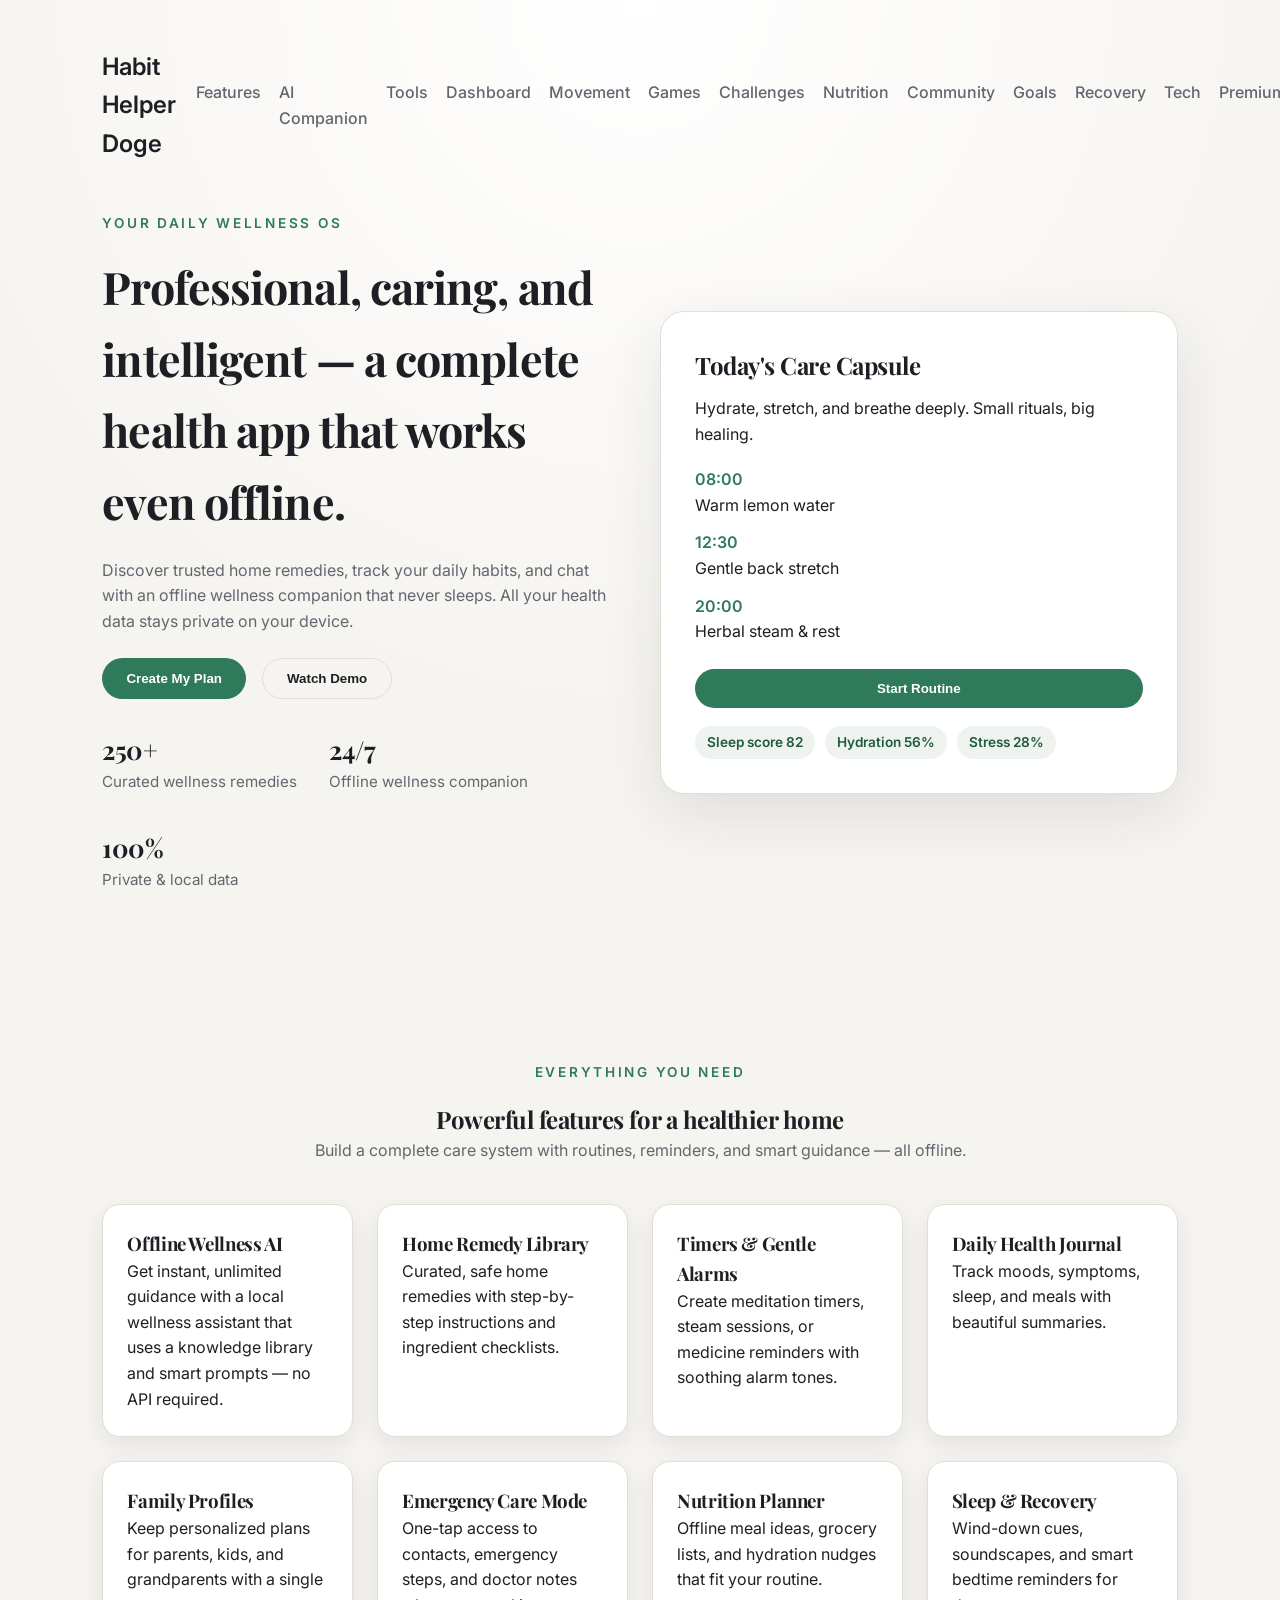
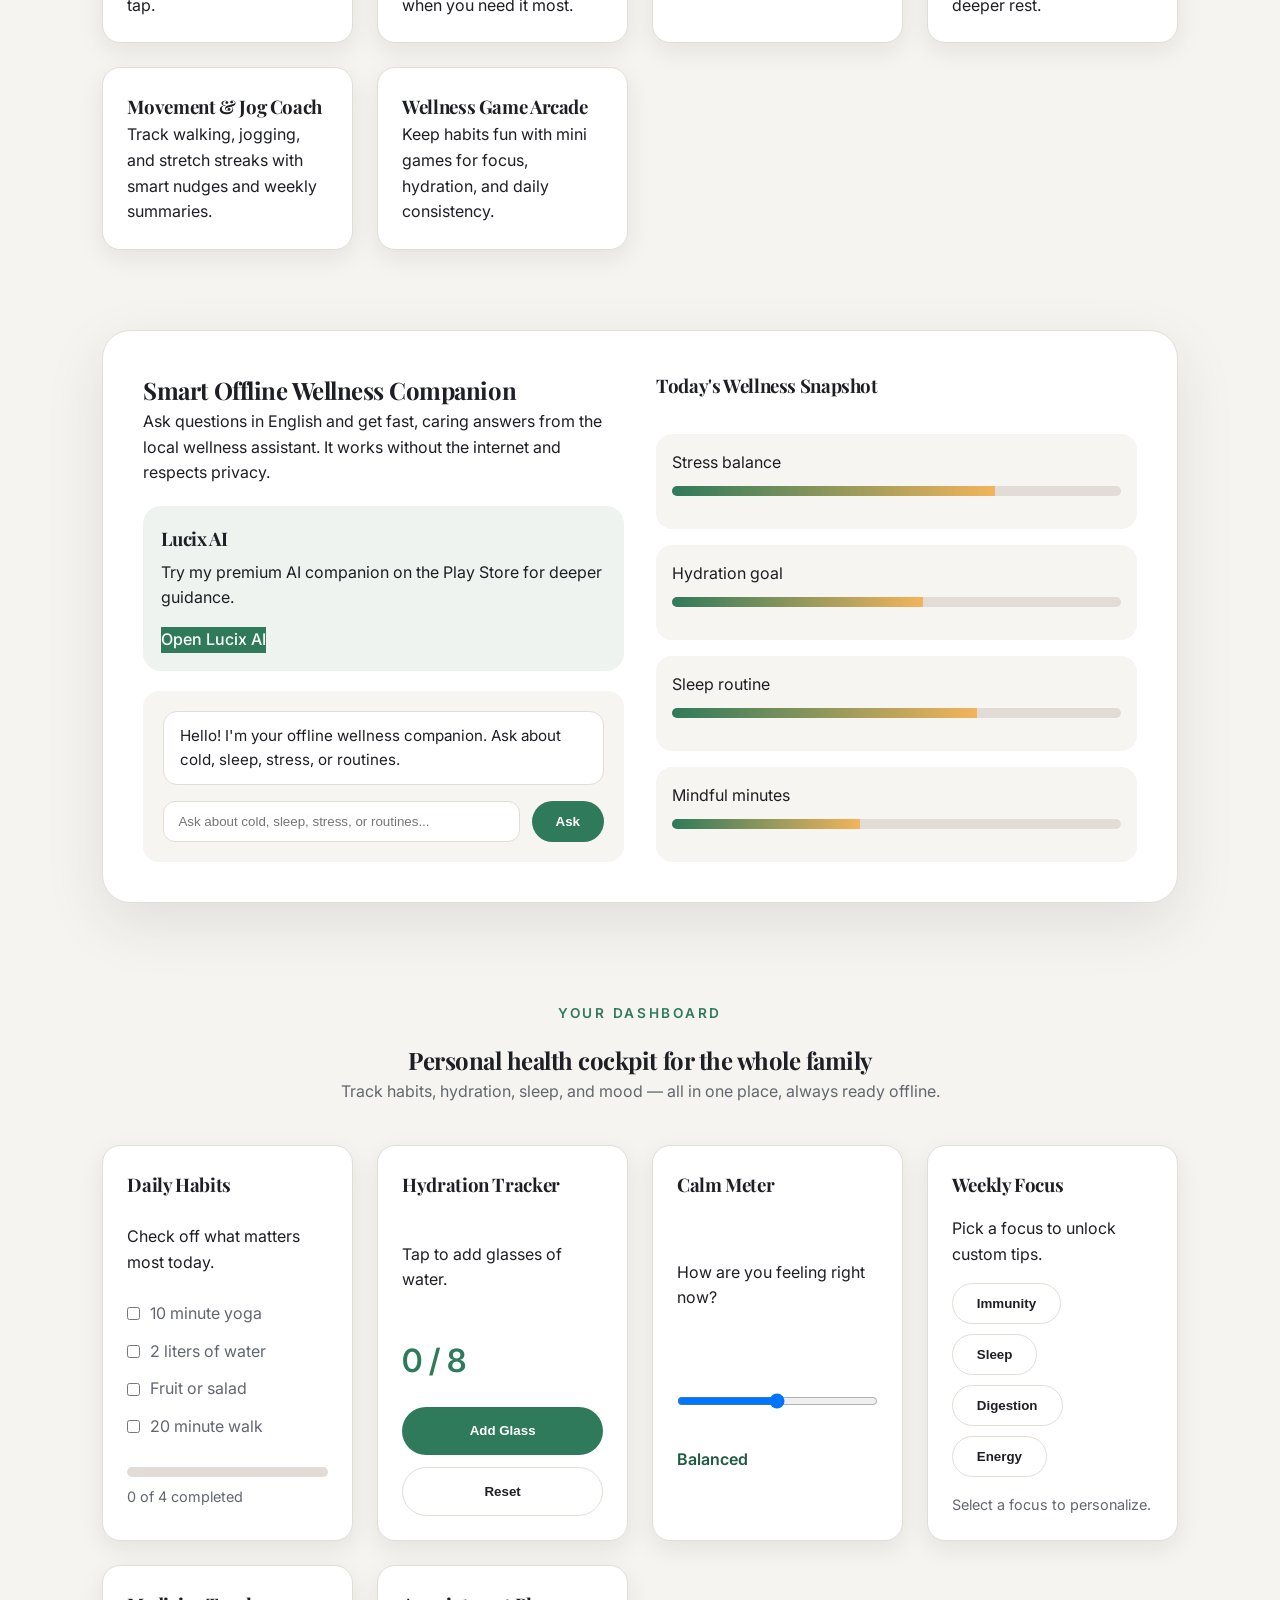
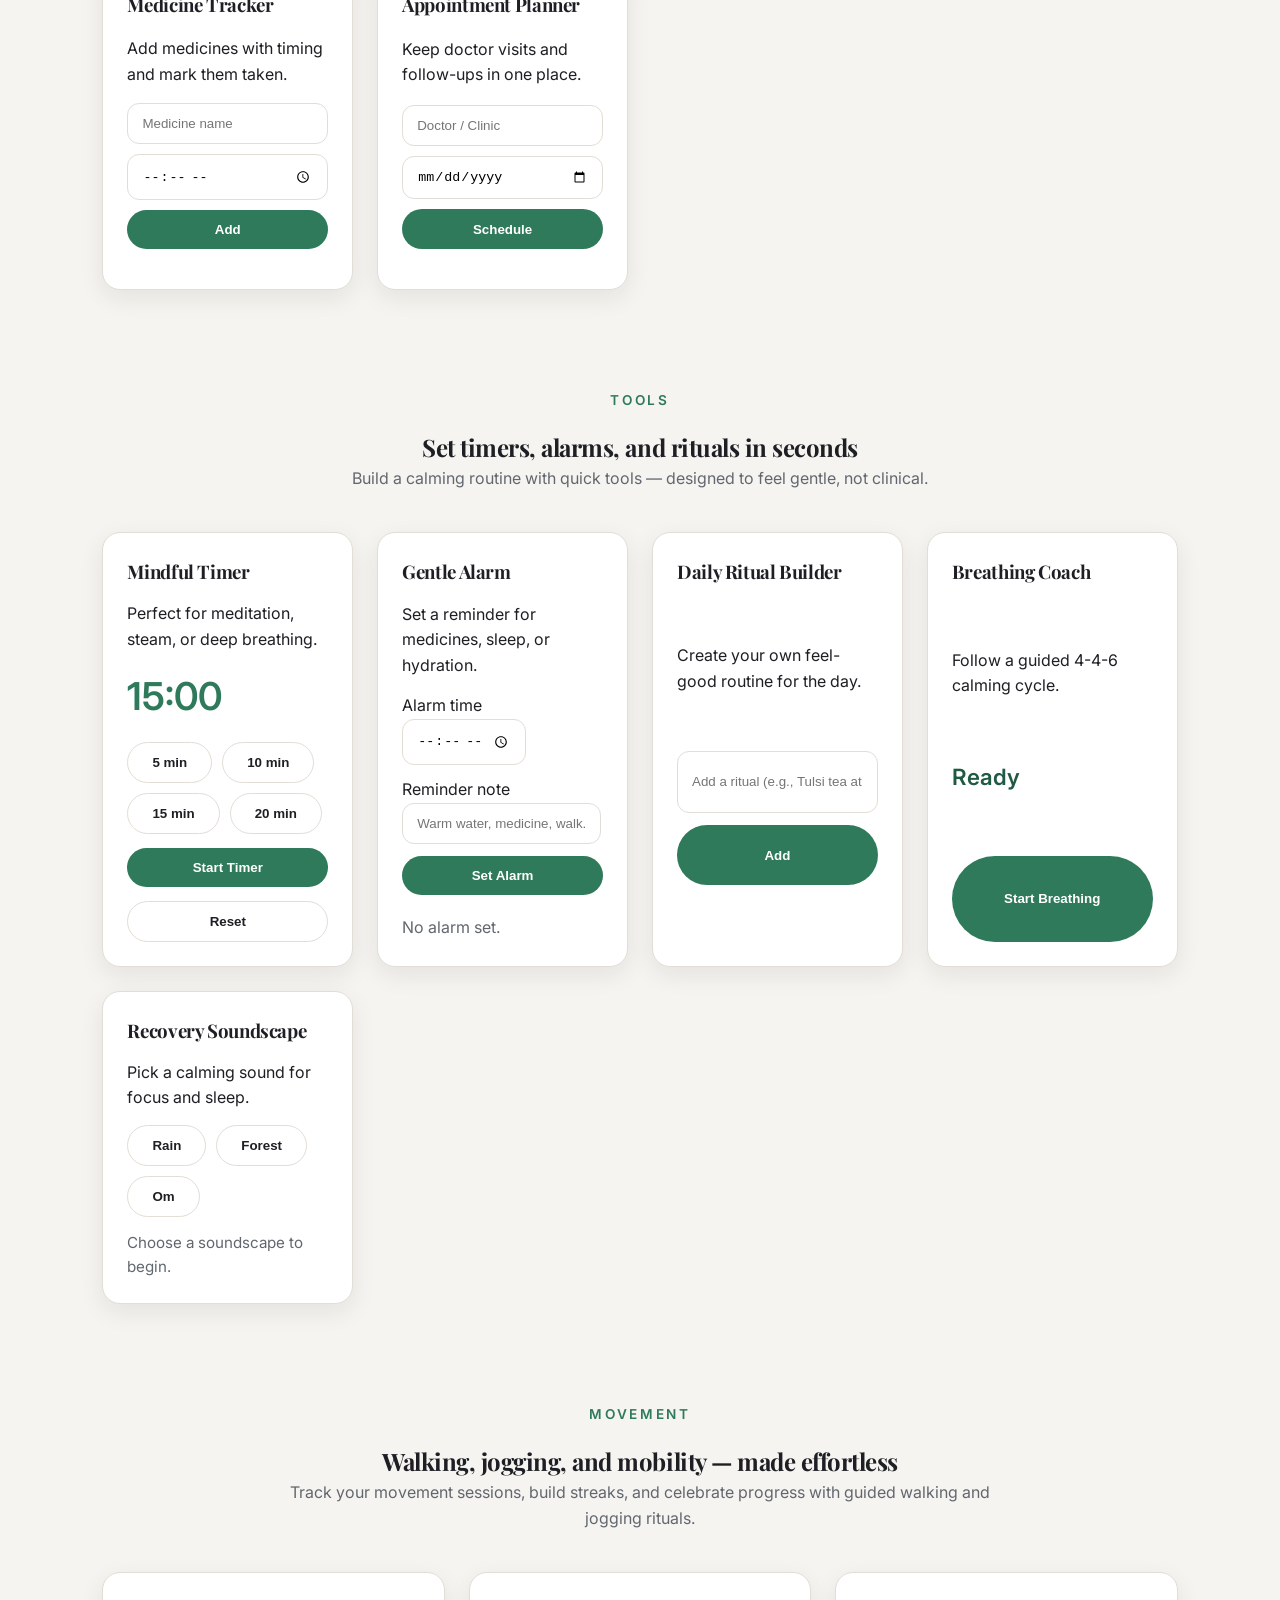
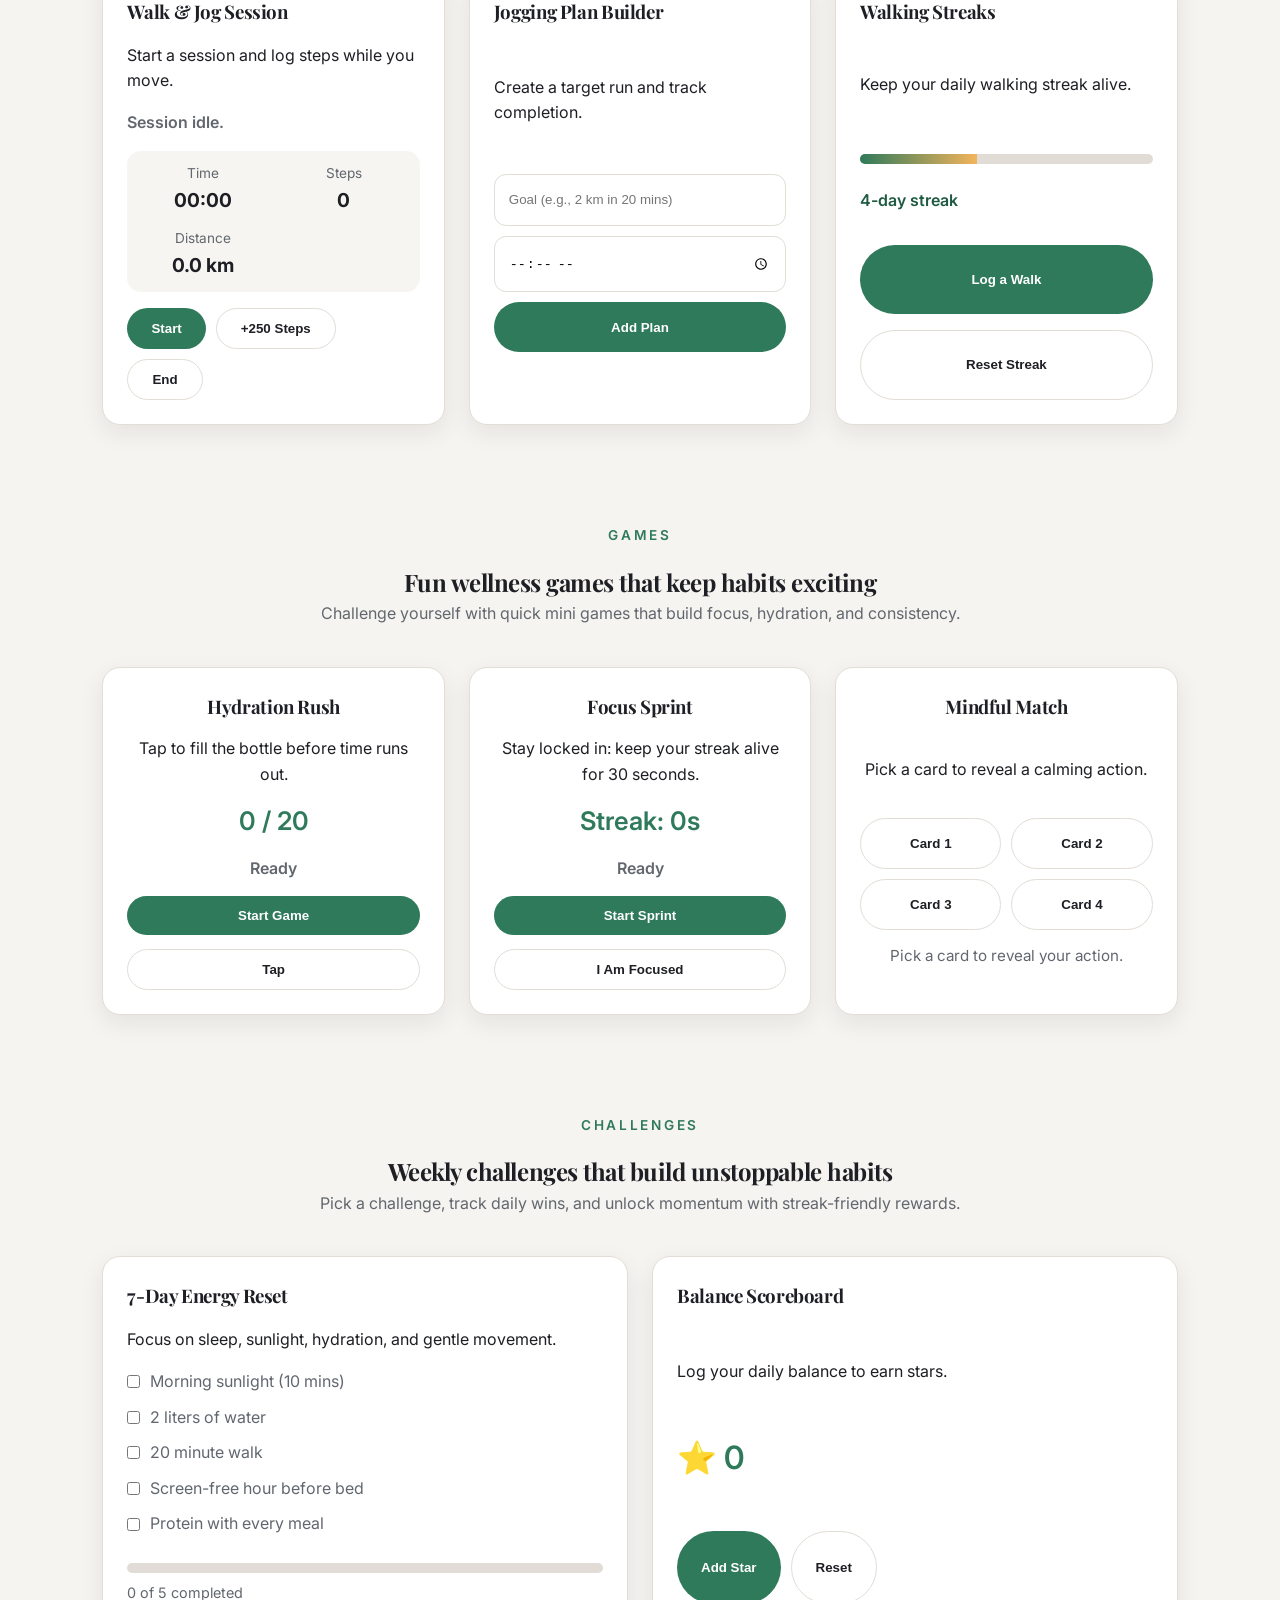
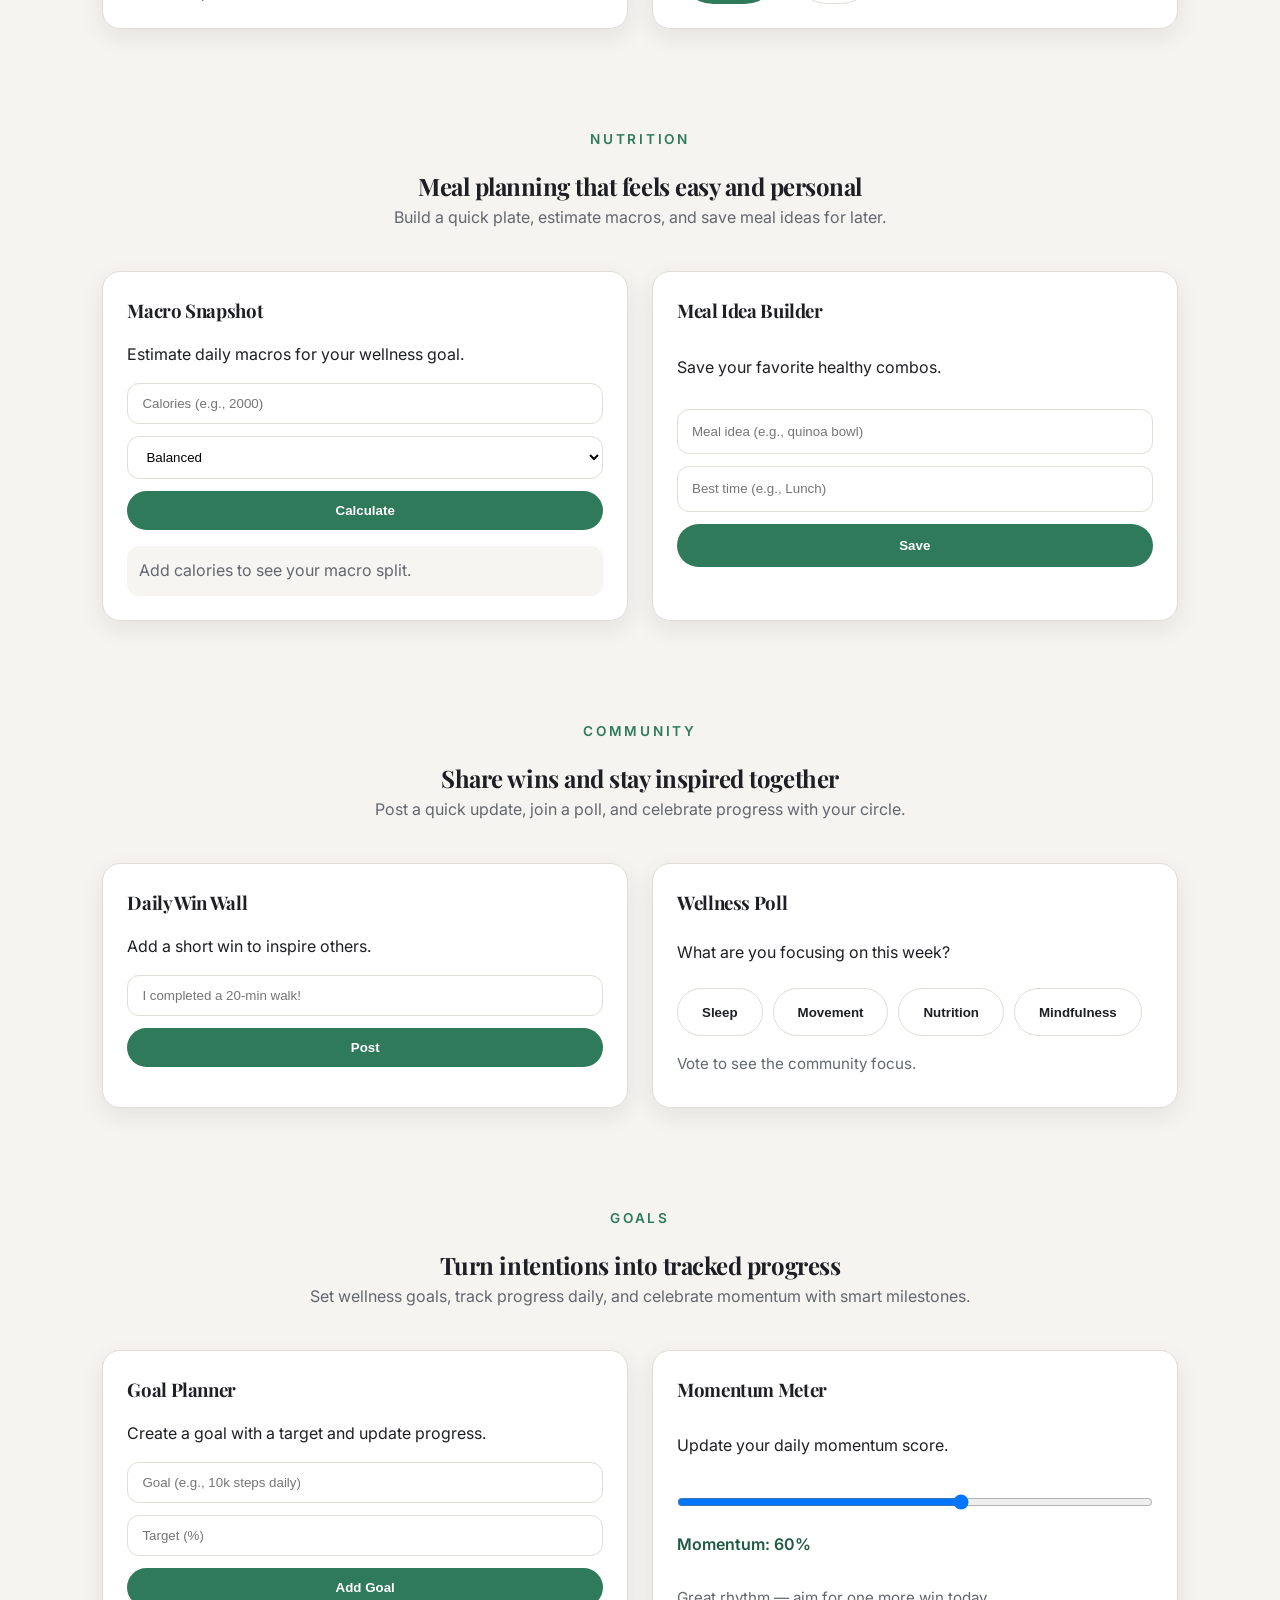
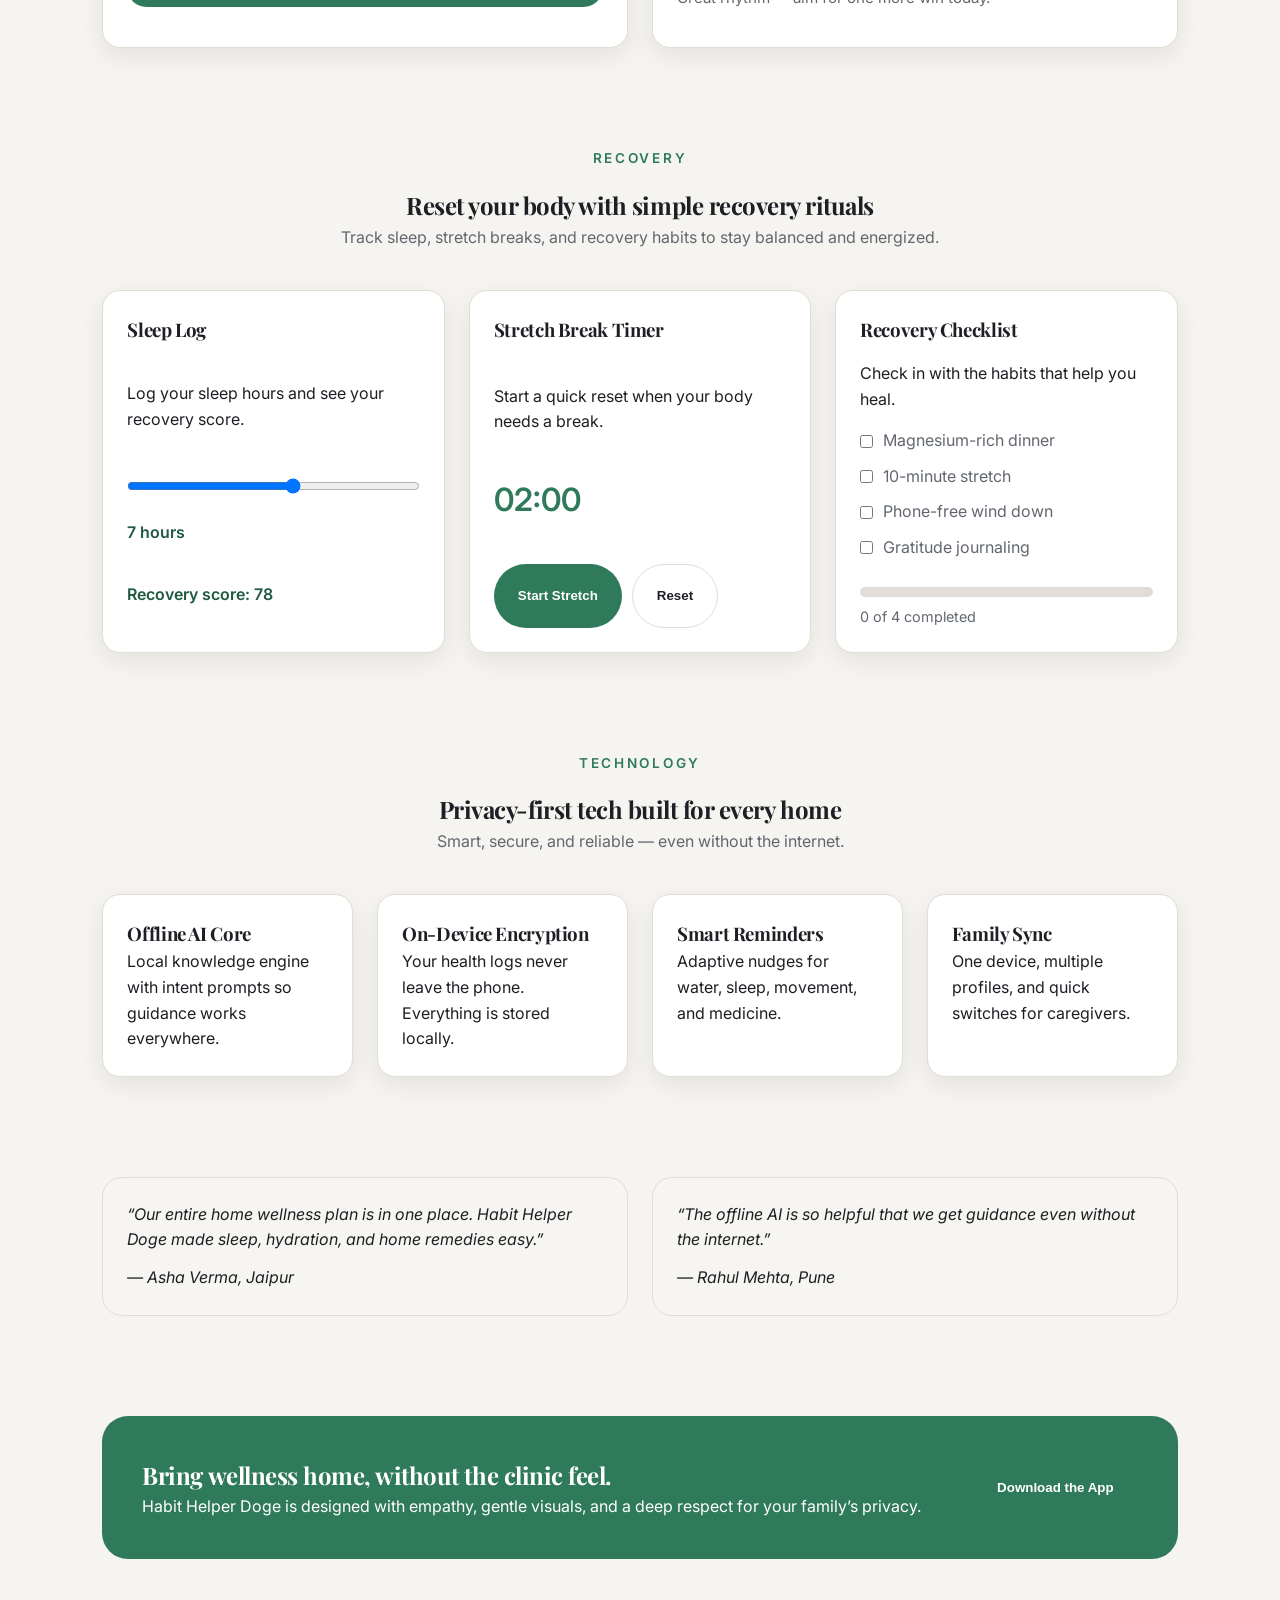
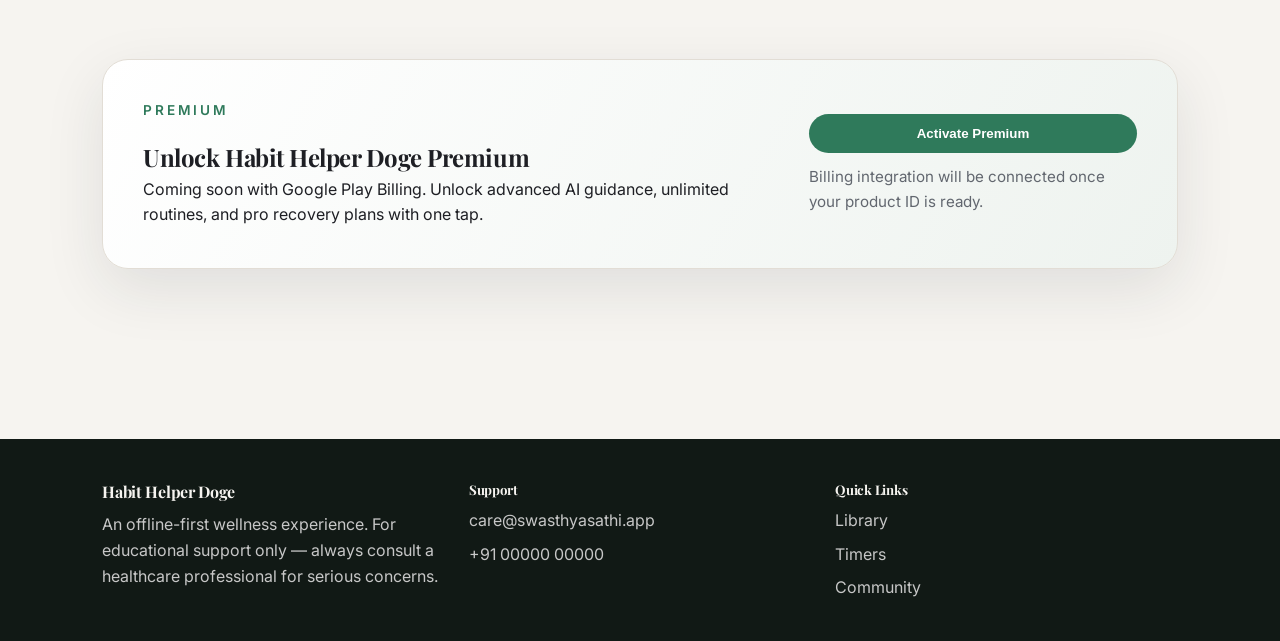
==== commit ad9d704d: "Add goals, recovery, and usage guide" ====
--- a/public/index.html
+++ b/public/index.html
@@ -26,6 +26,8 @@
           <a href="#challenges">Challenges</a>
           <a href="#nutrition">Nutrition</a>
           <a href="#community">Community</a>
+          <a href="#goals">Goals</a>
+          <a href="#recovery">Recovery</a>
           <a href="#tech">Tech</a>
           <a href="#premium">Premium</a>
         </div>
@@ -659,6 +661,97 @@
             </div>
             <div class="poll-result" id="pollResult">
               Vote to see the community focus.
+            </div>
+          </div>
+        </div>
+      </section>
+
+      <section class="goals" id="goals">
+        <div class="section-heading">
+          <p class="eyebrow">Goals</p>
+          <h2>Turn intentions into tracked progress</h2>
+          <p>
+            Set wellness goals, track progress daily, and celebrate momentum with smart
+            milestones.
+          </p>
+        </div>
+        <div class="goals-grid">
+          <div class="goals-card">
+            <h3>Goal Planner</h3>
+            <p>Create a goal with a target and update progress.</p>
+            <form class="goal-form" id="goalForm">
+              <input
+                type="text"
+                id="goalName"
+                placeholder="Goal (e.g., 10k steps daily)"
+                required
+              />
+              <input
+                type="number"
+                id="goalTarget"
+                min="1"
+                max="100"
+                placeholder="Target (%)"
+                required
+              />
+              <button class="primary" type="submit">Add Goal</button>
+            </form>
+            <ul class="goal-list" id="goalList"></ul>
+          </div>
+          <div class="goals-card">
+            <h3>Momentum Meter</h3>
+            <p>Update your daily momentum score.</p>
+            <input type="range" id="momentumRange" min="0" max="100" value="60" />
+            <div class="momentum-label" id="momentumLabel">Momentum: 60%</div>
+            <div class="momentum-note" id="momentumNote">
+              Keep going — consistency beats intensity.
+            </div>
+          </div>
+        </div>
+      </section>
+
+      <section class="recovery" id="recovery">
+        <div class="section-heading">
+          <p class="eyebrow">Recovery</p>
+          <h2>Reset your body with simple recovery rituals</h2>
+          <p>
+            Track sleep, stretch breaks, and recovery habits to stay balanced and
+            energized.
+          </p>
+        </div>
+        <div class="recovery-grid">
+          <div class="recovery-card">
+            <h3>Sleep Log</h3>
+            <p>Log your sleep hours and see your recovery score.</p>
+            <input type="range" id="sleepRange" min="3" max="10" value="7" />
+            <div class="sleep-label" id="sleepLabel">7 hours</div>
+            <div class="sleep-score" id="sleepScore">Recovery score: 78</div>
+          </div>
+          <div class="recovery-card">
+            <h3>Stretch Break Timer</h3>
+            <p>Start a quick reset when your body needs a break.</p>
+            <div class="stretch-timer" id="stretchTimer">02:00</div>
+            <div class="stretch-actions">
+              <button class="primary" id="startStretch" type="button">
+                Start Stretch
+              </button>
+              <button class="ghost" id="resetStretch" type="button">Reset</button>
+            </div>
+          </div>
+          <div class="recovery-card">
+            <h3>Recovery Checklist</h3>
+            <p>Check in with the habits that help you heal.</p>
+            <div class="recovery-list" id="recoveryList">
+              <label><input type="checkbox" /> Magnesium-rich dinner</label>
+              <label><input type="checkbox" /> 10-minute stretch</label>
+              <label><input type="checkbox" /> Phone-free wind down</label>
+              <label><input type="checkbox" /> Gratitude journaling</label>
+            </div>
+            <div class="recovery-progress">
+              <div class="progress">
+                <span id="recoveryProgress" style="width: 0%"></span>
+              </div>
+              <p id="recoveryLabel">0 of 4 completed</p>
             </div>
           </div>
         </div>
--- a/public/styles.css
+++ b/public/styles.css
@@ -835,6 +835,129 @@
   font-size: 0.95rem;
 }
 
+.goals {
+  margin-top: 100px;
+}
+
+.goals-grid {
+  display: grid;
+  grid-template-columns: repeat(auto-fit, minmax(260px, 1fr));
+  gap: 24px;
+}
+
+.goals-card {
+  background: var(--surface);
+  padding: 24px;
+  border-radius: 18px;
+  border: 1px solid var(--border);
+  box-shadow: 0 8px 24px rgba(30, 31, 36, 0.08);
+  display: grid;
+  gap: 16px;
+}
+
+.goal-form {
+  display: grid;
+  gap: 12px;
+}
+
+.goal-form input {
+  padding: 12px 14px;
+  border-radius: 12px;
+  border: 1px solid var(--border);
+}
+
+.goal-list {
+  list-style: none;
+  display: grid;
+  gap: 12px;
+}
+
+.goal-list li {
+  background: #f7f5f1;
+  padding: 12px 14px;
+  border-radius: 12px;
+  display: grid;
+  gap: 8px;
+}
+
+.goal-progress {
+  display: flex;
+  align-items: center;
+  gap: 10px;
+  font-size: 0.9rem;
+  color: var(--muted);
+}
+
+.goal-progress input[type="range"] {
+  flex: 1;
+}
+
+.momentum-label {
+  font-weight: 600;
+  color: var(--primary-dark);
+}
+
+.momentum-note {
+  color: var(--muted);
+  font-size: 0.95rem;
+}
+
+.recovery {
+  margin-top: 100px;
+}
+
+.recovery-grid {
+  display: grid;
+  grid-template-columns: repeat(auto-fit, minmax(260px, 1fr));
+  gap: 24px;
+}
+
+.recovery-card {
+  background: var(--surface);
+  padding: 24px;
+  border-radius: 18px;
+  border: 1px solid var(--border);
+  box-shadow: 0 8px 24px rgba(30, 31, 36, 0.08);
+  display: grid;
+  gap: 16px;
+}
+
+.sleep-label,
+.sleep-score {
+  color: var(--primary-dark);
+  font-weight: 600;
+}
+
+.stretch-timer {
+  font-size: 2rem;
+  font-weight: 600;
+  color: var(--primary);
+}
+
+.stretch-actions {
+  display: flex;
+  flex-wrap: wrap;
+  gap: 10px;
+}
+
+.recovery-list {
+  display: grid;
+  gap: 10px;
+  color: var(--muted);
+}
+
+.recovery-list label {
+  display: flex;
+  gap: 10px;
+  align-items: center;
+}
+
+.recovery-progress p {
+  margin-top: 8px;
+  color: var(--muted);
+  font-size: 0.9rem;
+}
+
 .tech {
   margin-top: 100px;
 }
@@ -980,7 +1103,9 @@
   .games-grid,
   .challenge-grid,
   .nutrition-grid,
-  .community-grid {
+  .community-grid,
+  .goals-grid,
+  .recovery-grid {
     grid-template-columns: 1fr;
   }
 
